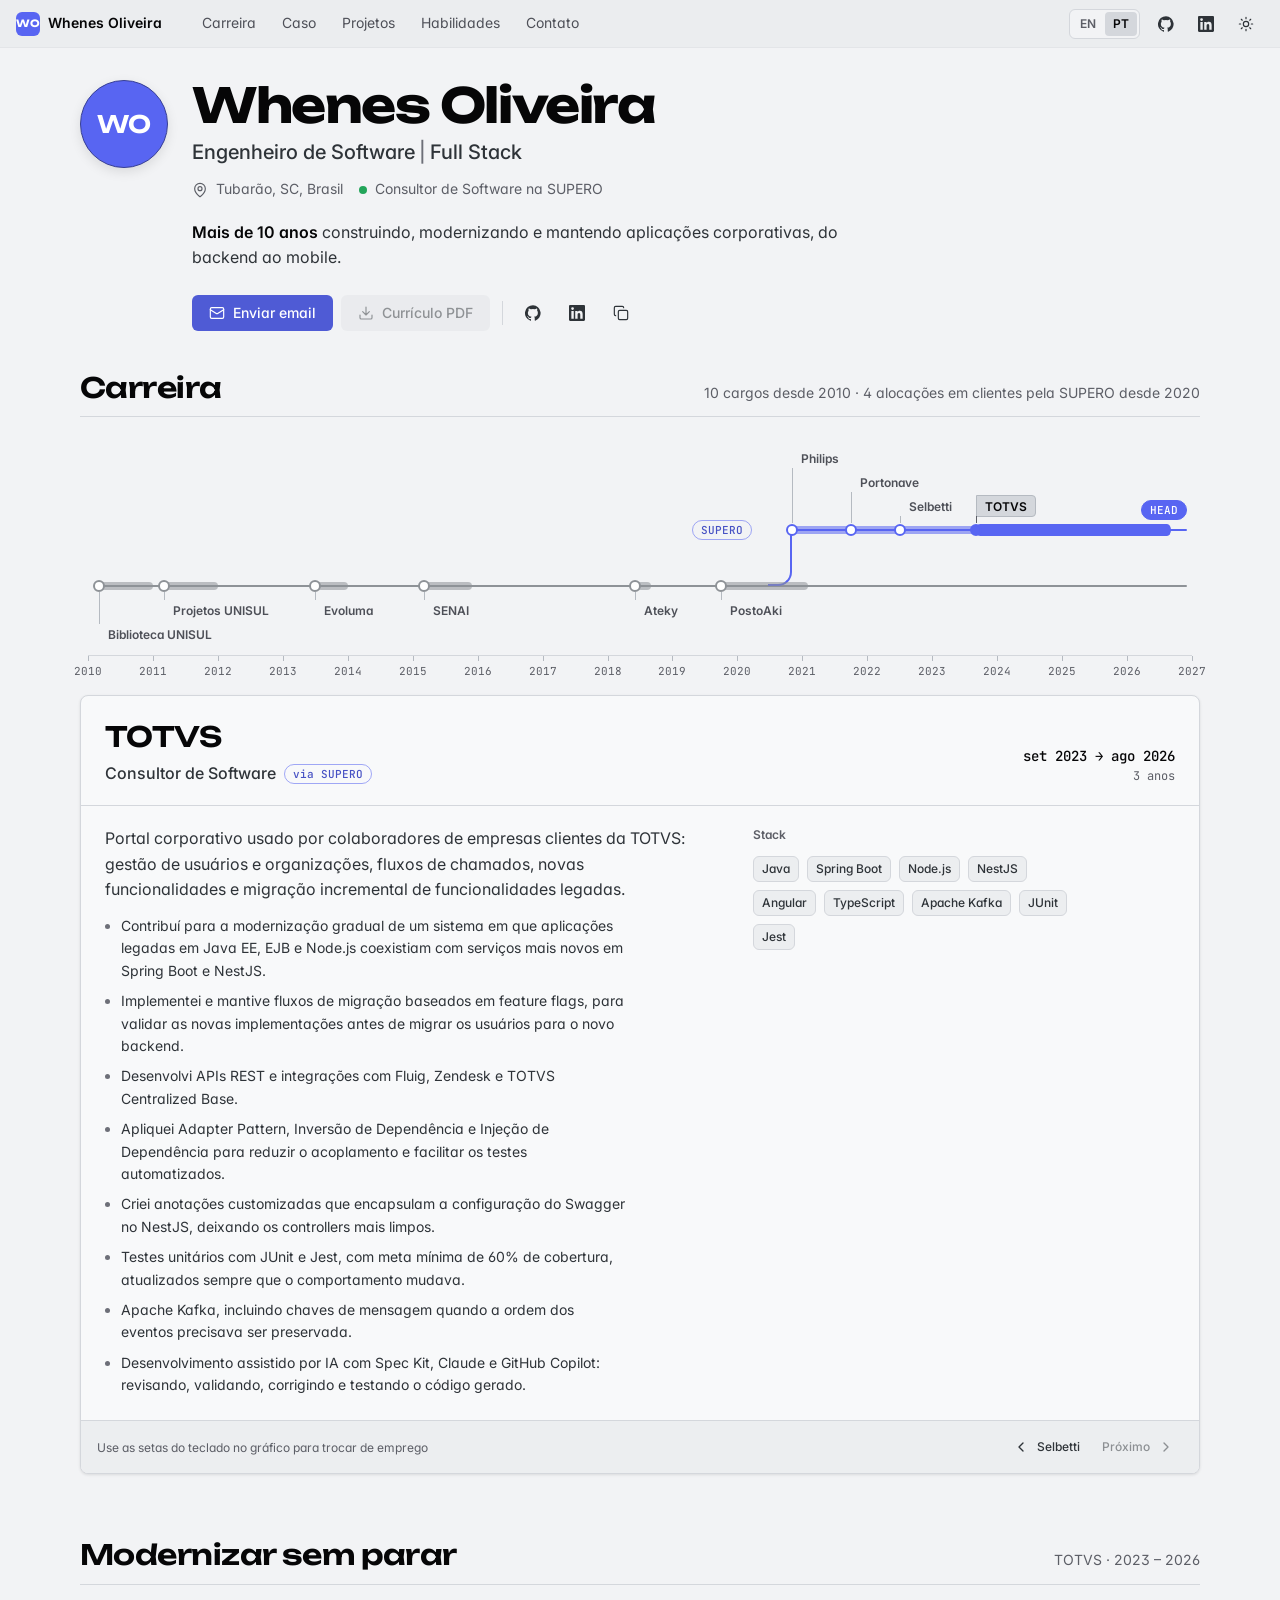
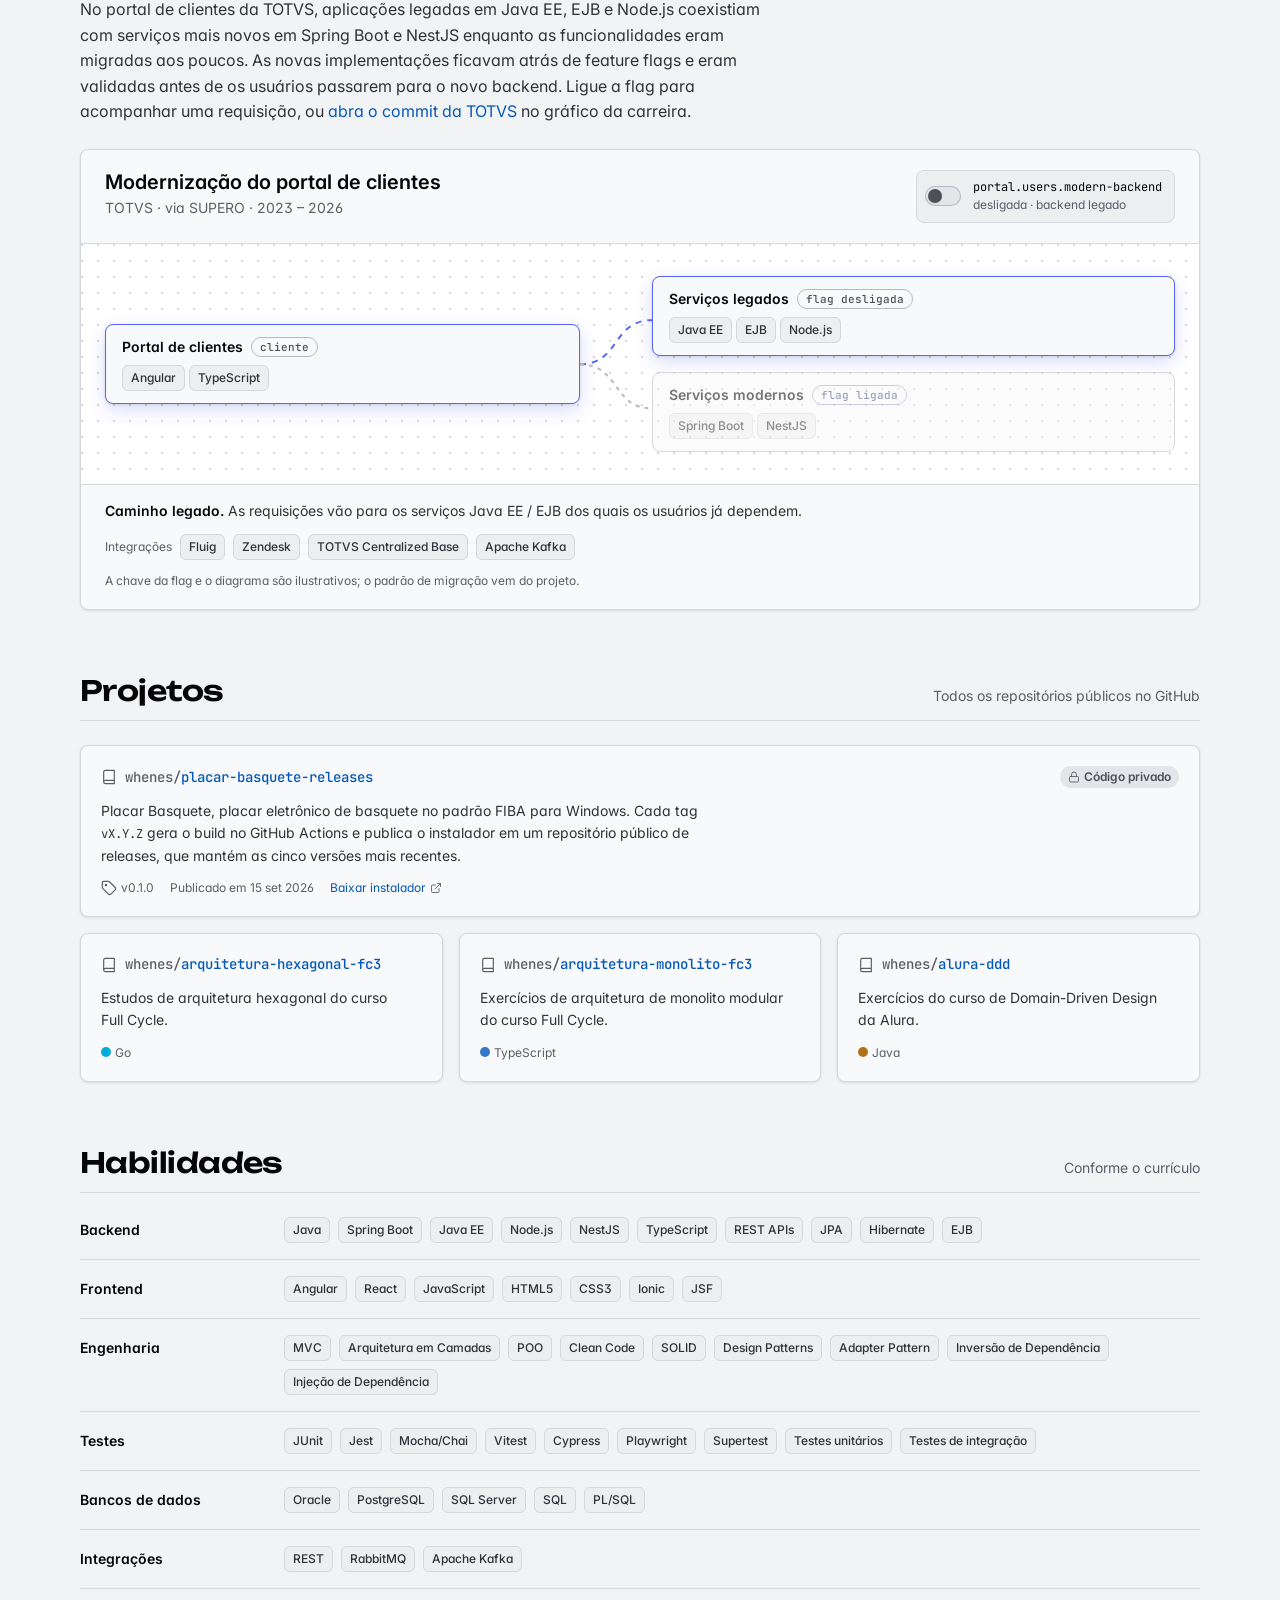
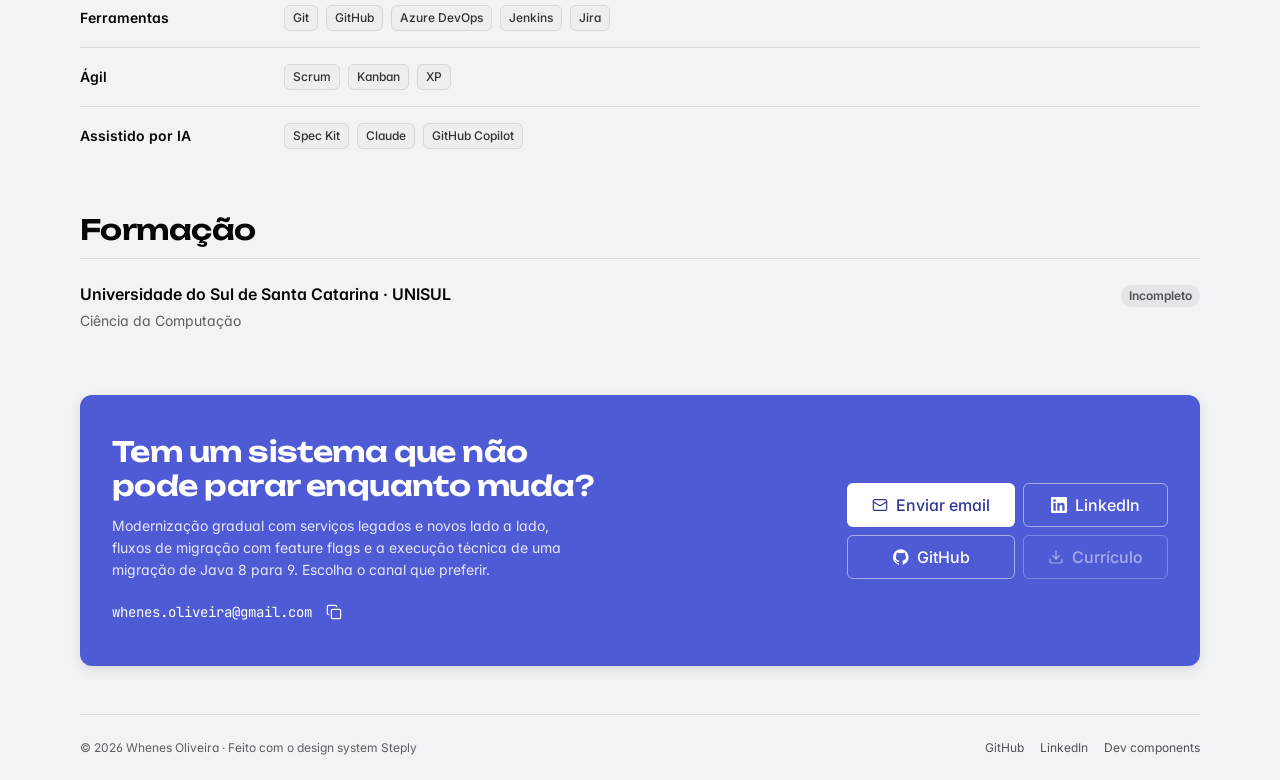
==== index.html @ 7ef7e245 "Build from whenes/github-pages-resume@a98bcd3" ====
<!doctype html>
<html lang="pt-BR" data-theme="dark">
<head>
  <meta charset="utf-8">
  <meta name="viewport" content="width=device-width, initial-scale=1, viewport-fit=cover">
  <title>Whenes Oliveira · Engenheiro de Software | Full Stack</title>
  <meta name="description" content="Engenheiro de Software com mais de 10 anos construindo, modernizando e mantendo aplicações corporativas com Java, Spring Boot, Node.js, NestJS, Angular e React.">
  <meta property="og:type" content="profile">
  <meta property="og:title" content="Whenes Oliveira · Engenheiro de Software | Full Stack">
  <meta property="og:description" content="Mais de 10 anos construindo, modernizando e mantendo aplicações corporativas.">
  <meta property="og:locale" content="pt_BR">
  <meta property="og:locale:alternate" content="en_US">
  <link rel="alternate" hreflang="pt-BR" href="https://whenes.github.io/github-pages-resume/">
  <link rel="alternate" hreflang="en" href="https://whenes.github.io/github-pages-resume/en/">
  <link rel="alternate" hreflang="x-default" href="https://whenes.github.io/github-pages-resume/">
  <script>
    (function () {
      var theme;
      try { theme = localStorage.getItem('theme'); } catch (e) {}
      if (!theme) theme = window.matchMedia('(prefers-color-scheme: light)').matches ? 'light' : 'dark';
      document.documentElement.setAttribute('data-theme', theme);
    })();
  </script>
  <link rel="preconnect" href="https://fonts.googleapis.com">
  <link rel="preconnect" href="https://fonts.gstatic.com" crossorigin>
  <link rel="stylesheet" href="https://fonts.googleapis.com/css2?family=Inter:wght@400;500;600;700&family=JetBrains+Mono:wght@400;500&family=Unbounded:wght@500;600;700&display=swap">
  <link rel="stylesheet" href="assets/css/tokens.css">
  <link rel="stylesheet" href="assets/css/base.css">
  <link rel="stylesheet" href="assets/css/components.css">
  <script src="assets/js/i18n.js" defer></script>
  <script src="assets/js/components.js" defer></script>
  <script src="assets/js/timeline.js" defer></script>
</head>
<body>
  <svg width="0" height="0" style="position:absolute" aria-hidden="true">
    <defs>
      <symbol id="i-sun" viewBox="0 0 24 24" fill="none" stroke="currentColor" stroke-width="1.75" stroke-linecap="round" stroke-linejoin="round"><circle cx="12" cy="12" r="4"/><path d="M12 2v2M12 20v2M4.93 4.93l1.41 1.41M17.66 17.66l1.41 1.41M2 12h2M20 12h2M6.34 17.66l-1.41 1.41M19.07 4.93l-1.41 1.41"/></symbol>
      <symbol id="i-moon" viewBox="0 0 24 24" fill="none" stroke="currentColor" stroke-width="1.75" stroke-linecap="round" stroke-linejoin="round"><path d="M12 3a6 6 0 0 0 9 9 9 9 0 1 1-9-9Z"/></symbol>
      <symbol id="i-copy" viewBox="0 0 24 24" fill="none" stroke="currentColor" stroke-width="1.75" stroke-linecap="round" stroke-linejoin="round"><rect x="8" y="8" width="14" height="14" rx="2"/><path d="M4 16c-1.1 0-2-.9-2-2V4c0-1.1.9-2 2-2h10c1.1 0 2 .9 2 2"/></symbol>
      <symbol id="i-check" viewBox="0 0 24 24" fill="none" stroke="currentColor" stroke-width="2" stroke-linecap="round" stroke-linejoin="round"><path d="M20 6 9 17l-5-5"/></symbol>
      <symbol id="i-mail" viewBox="0 0 24 24" fill="none" stroke="currentColor" stroke-width="1.75" stroke-linecap="round" stroke-linejoin="round"><rect x="2" y="4" width="20" height="16" rx="2"/><path d="m22 7-8.97 5.7a1.94 1.94 0 0 1-2.06 0L2 7"/></symbol>
      <symbol id="i-download" viewBox="0 0 24 24" fill="none" stroke="currentColor" stroke-width="1.75" stroke-linecap="round" stroke-linejoin="round"><path d="M21 15v4a2 2 0 0 1-2 2H5a2 2 0 0 1-2-2v-4M7 10l5 5 5-5M12 15V3"/></symbol>
      <symbol id="i-external" viewBox="0 0 24 24" fill="none" stroke="currentColor" stroke-width="1.75" stroke-linecap="round" stroke-linejoin="round"><path d="M15 3h6v6M10 14 21 3M18 13v6a2 2 0 0 1-2 2H5a2 2 0 0 1-2-2V8a2 2 0 0 1 2-2h6"/></symbol>
      <symbol id="i-pin" viewBox="0 0 24 24" fill="none" stroke="currentColor" stroke-width="1.75" stroke-linecap="round" stroke-linejoin="round"><path d="M20 10c0 5-5.5 10.2-7.4 11.8a1 1 0 0 1-1.2 0C9.5 20.2 4 15 4 10a8 8 0 0 1 16 0"/><circle cx="12" cy="10" r="3"/></symbol>
      <symbol id="i-chevron" viewBox="0 0 24 24" fill="none" stroke="currentColor" stroke-width="2" stroke-linecap="round" stroke-linejoin="round"><path d="m9 18 6-6-6-6"/></symbol>
      <symbol id="i-repo" viewBox="0 0 24 24" fill="none" stroke="currentColor" stroke-width="1.75" stroke-linecap="round" stroke-linejoin="round"><path d="M4 19.5v-15A2.5 2.5 0 0 1 6.5 2H20v20H6.5a2.5 2.5 0 0 1 0-5H20"/></symbol>
      <symbol id="i-tag" viewBox="0 0 24 24" fill="none" stroke="currentColor" stroke-width="1.75" stroke-linecap="round" stroke-linejoin="round"><path d="M12.6 2.6A2 2 0 0 0 11.2 2H4a2 2 0 0 0-2 2v7.2a2 2 0 0 0 .6 1.4l8.7 8.7a2.4 2.4 0 0 0 3.4 0l6.6-6.6a2.4 2.4 0 0 0 0-3.4Z"/><circle cx="7.5" cy="7.5" r="1"/></symbol>
      <symbol id="i-lock" viewBox="0 0 24 24" fill="none" stroke="currentColor" stroke-width="1.75" stroke-linecap="round" stroke-linejoin="round"><rect x="3" y="11" width="18" height="11" rx="2"/><path d="M7 11V7a5 5 0 0 1 10 0v4"/></symbol>
      <symbol id="i-github" viewBox="0 0 24 24" fill="currentColor"><path d="M12 .3a12 12 0 0 0-3.8 23.4c.6.1.8-.3.8-.6v-2c-3.3.7-4-1.6-4-1.6-.6-1.4-1.4-1.8-1.4-1.8-1-.7.1-.7.1-.7 1.2.1 1.8 1.2 1.8 1.2 1.1 1.8 2.8 1.3 3.5 1 .1-.8.4-1.3.8-1.6-2.7-.3-5.5-1.3-5.5-5.9 0-1.3.5-2.4 1.2-3.2-.1-.3-.5-1.5.1-3.2 0 0 1-.3 3.3 1.2a11.5 11.5 0 0 1 6 0C17 4.9 18 5.2 18 5.2c.7 1.7.3 2.9.1 3.2.8.8 1.2 1.9 1.2 3.2 0 4.6-2.8 5.6-5.5 5.9.4.4.8 1.1.8 2.2v3.3c0 .3.2.7.8.6A12 12 0 0 0 12 .3"/></symbol>
      <symbol id="i-linkedin" viewBox="0 0 24 24" fill="currentColor"><path d="M20.45 20.45h-3.56v-5.57c0-1.33-.02-3.04-1.85-3.04-1.85 0-2.14 1.45-2.14 2.94v5.67H9.35V9h3.41v1.56h.05c.48-.9 1.64-1.850 3.37-1.85 3.6 0 4.27 2.37 4.27 5.46v6.28ZM5.34 7.43a2.06 2.06 0 1 1 0-4.13 2.06 2.06 0 0 1 0 4.13Zm1.78 13.02H3.56V9h3.56v11.45ZM22.23 0H1.77C.79 0 0 .77 0 1.73v20.54C0 23.23.79 24 1.77 24h20.45c.98 0 1.78-.77 1.78-1.73V1.73C24 .77 23.2 0 22.22 0h.01Z"/></symbol>
    </defs>
  </svg>

  <a class="skip-link" href="#main">Pular para o conteúdo</a>

  <header class="app-topbar">
    <a class="app-topbar-brand" href="#top">
      <span class="app-topbar-mark" aria-hidden="true">WO</span>
      Whenes Oliveira
    </a>
    <nav aria-label="Seções">
      <ul class="app-topbar-nav">
        <li><a href="#career">Carreira</a></li>
        <li><a href="#case">Caso</a></li>
        <li><a href="#projects">Projetos</a></li>
        <li><a href="#skills">Habilidades</a></li>
        <li><a href="#contact">Contato</a></li>
      </ul>
    </nav>
    <div class="app-topbar-actions">
      <nav class="lang-switch" aria-label="Idioma">
        <a href="en/index.html" hreflang="en" lang="en" aria-label="English">EN</a>
        <a href="index.html" hreflang="pt-BR" lang="pt-BR" aria-label="Português (Brasil)" aria-current="true">PT</a>
      </nav>
      <a class="btn btn-ghost btn-icon app-topbar-social" href="https://github.com/whenes" aria-label="Perfil no GitHub"><svg class="icon" aria-hidden="true"><use href="#i-github"/></svg></a>
      <a class="btn btn-ghost btn-icon app-topbar-social" href="https://www.linkedin.com/in/whenes-oliveira-b9baa7189" aria-label="Perfil no LinkedIn"><svg class="icon" aria-hidden="true"><use href="#i-linkedin"/></svg></a>
      <button class="btn btn-ghost btn-icon theme-toggle" type="button" data-theme-toggle aria-label="Mudar tema">
        <svg class="icon icon-moon" aria-hidden="true"><use href="#i-moon"/></svg>
        <svg class="icon icon-sun" aria-hidden="true"><use href="#i-sun"/></svg>
      </button>
    </div>
  </header>

  <main class="page" id="main">

    <header class="profile" id="top">
      <div class="profile-avatar" aria-hidden="true">WO</div>
      <div>
        <h1 class="profile-name">Whenes Oliveira</h1>
        <p class="profile-role">Engenheiro de Software<span class="profile-role-sep" aria-hidden="true">|</span>Full Stack</p>
        <ul class="profile-meta">
          <li><svg class="icon" aria-hidden="true"><use href="#i-pin"/></svg>Tubarão, SC, Brasil</li>
          <li><span class="status-dot" aria-hidden="true"></span>Consultor de Software na SUPERO</li>
        </ul>
        <p class="profile-summary"><strong>Mais de 10 anos</strong> construindo, modernizando e mantendo aplicações corporativas, do backend ao mobile.</p>
        <div class="profile-actions">
          <a class="btn btn-primary" href="mailto:whenes.oliveira@gmail.com"><svg class="icon" aria-hidden="true"><use href="#i-mail"/></svg>Enviar email</a>
          <a class="btn btn-secondary" aria-disabled="true" title="Currículo em PDF ainda não publicado"><svg class="icon" aria-hidden="true"><use href="#i-download"/></svg>Currículo PDF</a>
          <span class="profile-actions-divider" aria-hidden="true"></span>
          <a class="btn btn-ghost btn-icon" href="https://github.com/whenes" aria-label="Perfil no GitHub"><svg class="icon" aria-hidden="true"><use href="#i-github"/></svg></a>
          <a class="btn btn-ghost btn-icon" href="https://www.linkedin.com/in/whenes-oliveira-b9baa7189" aria-label="Perfil no LinkedIn"><svg class="icon" aria-hidden="true"><use href="#i-linkedin"/></svg></a>
          <button class="btn btn-ghost btn-icon" type="button" data-copy="whenes.oliveira@gmail.com" data-copy-message="Email copiado" aria-label="Copiar endereço de email"><svg class="icon" aria-hidden="true"><use href="#i-copy"/></svg></button>
        </div>
      </div>
    </header>

    <!-- ============ Career ============ -->
    <section class="page-section" id="career" aria-labelledby="career-title">
      <header class="section-heading">
        <h2 class="section-heading-title" id="career-title">Carreira</h2>
        <span class="section-heading-note">10 cargos desde 2010 · 4 alocações em clientes pela SUPERO desde 2020</span>
      </header>

      <div class="timeline" id="career-timeline" data-timeline-for="career-log" data-timeline-selected="totvs"></div>

      <ol class="gitlog" id="career-log">
        <li class="commit" id="log-supero" data-branch="tip" data-kind="branch" data-lane="b" data-start="2020-11" data-end="" data-slug="supero" data-label="SUPERO">
          <span class="commit-graph" aria-hidden="true"><i class="lane lane-a"></i><i class="lane lane-b"></i><i class="node node-head" data-lane="b"></i></span>
          <div class="commit-body">
            <div class="commit-head">
              <h3 class="commit-title"><span class="commit-org">SUPERO</span> <span class="commit-role">Consultor de Software</span></h3>
              <span class="commit-refs"><span class="ref ref-head">HEAD</span><span class="ref ref-branch">consultoria</span></span>
              <span class="commit-date">nov 2020 → atual</span>
            </div>
            <p class="commit-subject">Consultoria de software em diversos projetos e clientes corporativos: backend, frontend, mobile, integrações de sistemas, modernização de legado, troubleshooting e manutenção.</p>
          </div>
        </li>

        <li class="commit" id="log-totvs" data-lane="b" data-start="2023-09" data-end="2026-08" data-slug="totvs" data-label="TOTVS">
          <span class="commit-graph" aria-hidden="true"><i class="lane lane-a"></i><i class="lane lane-b"></i><i class="node" data-lane="b"></i></span>
          <div class="commit-body">
            <div class="commit-head">
              <h3 class="commit-title"><span class="commit-org">TOTVS</span> <span class="commit-role">Consultor de Software</span></h3>
              <span class="commit-date">set 2023 → ago 2026</span>
            </div>
            <p class="commit-subject">Portal corporativo usado por colaboradores de empresas clientes da TOTVS: gestão de usuários e organizações, fluxos de chamados, novas funcionalidades e migração incremental de funcionalidades legadas.</p>
            <details class="commit-details">
              <summary><svg class="icon" aria-hidden="true"><use href="#i-chevron"/></svg><span class="commit-details-label-closed">Mostrar 8 mudanças</span><span class="commit-details-label-open">Ocultar mudanças</span></summary>
              <ul class="commit-points">
                <li>Contribuí para a modernização gradual de um sistema em que aplicações legadas em Java EE, EJB e Node.js coexistiam com serviços mais novos em Spring Boot e NestJS.</li>
                <li>Implementei e mantive fluxos de migração baseados em feature flags, para validar as novas implementações antes de migrar os usuários para o novo backend.</li>
                <li>Desenvolvi APIs REST e integrações com Fluig, Zendesk e TOTVS Centralized Base.</li>
                <li>Apliquei Adapter Pattern, Inversão de Dependência e Injeção de Dependência para reduzir o acoplamento e facilitar os testes automatizados.</li>
                <li>Criei anotações customizadas que encapsulam a configuração do Swagger no NestJS, deixando os controllers mais limpos.</li>
                <li>Testes unitários com JUnit e Jest, com meta mínima de 60% de cobertura, atualizados sempre que o comportamento mudava.</li>
                <li>Apache Kafka, incluindo chaves de mensagem quando a ordem dos eventos precisava ser preservada.</li>
                <li>Desenvolvimento assistido por IA com Spec Kit, Claude e GitHub Copilot: revisando, validando, corrigindo e testando o código gerado.</li>
              </ul>
              <ul class="tech-list">
                <li class="tech">Java</li><li class="tech">Spring Boot</li><li class="tech">Node.js</li><li class="tech">NestJS</li><li class="tech">Angular</li><li class="tech">TypeScript</li><li class="tech">Apache Kafka</li><li class="tech">JUnit</li><li class="tech">Jest</li>
              </ul>
            </details>
          </div>
        </li>

        <li class="commit" id="log-selbetti" data-lane="b" data-start="2022-07" data-end="2023-08" data-slug="selbetti" data-label="Selbetti">
          <span class="commit-graph" aria-hidden="true"><i class="lane lane-a"></i><i class="lane lane-b"></i><i class="node" data-lane="b"></i></span>
          <div class="commit-body">
            <div class="commit-head">
              <h3 class="commit-title"><span class="commit-org">Selbetti</span> <span class="commit-role">Consultor de Software</span></h3>
              <span class="commit-date">jul 2022 → ago 2023</span>
            </div>
            <p class="commit-subject">Times de suporte técnico, mobile e aplicações embarcadas: reprodução, depuração e análise de causa raiz de problemas complexos.</p>
            <details class="commit-details">
              <summary><svg class="icon" aria-hidden="true"><use href="#i-chevron"/></svg><span class="commit-details-label-closed">Mostrar 5 mudanças</span><span class="commit-details-label-open">Ocultar mudanças</span></summary>
              <ul class="commit-points">
                <li>Corrigi um problema no algoritmo de dígito verificador de boletos da Caixa Econômica Federal, analisando o fluxo completo de processamento, encontrando a implementação incorreta e validando com a documentação oficial.</li>
                <li>Desenvolvi um app Android nativo em Kotlin com um fluxo ponta a ponta de listagem de impressoras, passando por uma API em Java e Spring Boot.</li>
                <li>Recriei o frontend das impressoras Ricoh em HTML, CSS2, JavaScript legado, jQuery e AJAX quando a solução em Angular não conseguia rodar no ambiente da impressora.</li>
                <li>Liderei a execução técnica da migração de Java 8 para Java 9, entregando a aplicação funcionando na versão alvo.</li>
                <li>Participei de decisões técnicas para adaptar a solução às restrições de hardware e aos prazos de entrega.</li>
              </ul>
              <ul class="tech-list">
                <li class="tech">Java</li><li class="tech">Spring Boot</li><li class="tech">Java EE</li><li class="tech">Kotlin</li><li class="tech">Android</li><li class="tech">Angular</li><li class="tech">React</li><li class="tech">Flutter</li><li class="tech">C#</li><li class="tech">jQuery</li>
              </ul>
            </details>
          </div>
        </li>

        <li class="commit" id="log-portonave" data-lane="b" data-start="2021-10" data-end="2022-06" data-slug="portonave" data-label="Portonave">
          <span class="commit-graph" aria-hidden="true"><i class="lane lane-a"></i><i class="lane lane-b"></i><i class="node" data-lane="b"></i></span>
          <div class="commit-body">
            <div class="commit-head">
              <h3 class="commit-title"><span class="commit-org">Portonave</span> <span class="commit-role">Consultor de Software</span></h3>
              <span class="commit-date">out 2021 → jun 2022</span>
            </div>
            <p class="commit-subject">Software de apoio às operações portuárias em sistemas desktop, web, mobile e integrados.</p>
            <details class="commit-details">
              <summary><svg class="icon" aria-hidden="true"><use href="#i-chevron"/></svg><span class="commit-details-label-closed">Mostrar 4 mudanças</span><span class="commit-details-label-open">Ocultar mudanças</span></summary>
              <ul class="commit-points">
                <li>APIs REST em Java e Spring Boot; aplicações desktop em Eclipse RCP, SWT e Swing.</li>
                <li>Apps Android nativos em Java e interfaces web em React, integrados a APIs, serviços e bancos de dados.</li>
                <li>Mecanismo de persistência de estado que permitia retomar processos de várias etapas interrompidos exatamente na etapa em que pararam.</li>
                <li>Investiguei problemas de precisão numérica e de representação de valores nos fluxos da aplicação.</li>
              </ul>
              <ul class="tech-list">
                <li class="tech">Java</li><li class="tech">Spring Boot</li><li class="tech">Eclipse RCP</li><li class="tech">SWT</li><li class="tech">Android</li><li class="tech">React</li>
              </ul>
            </details>
          </div>
        </li>

        <li class="commit" id="log-philips" data-branch="start" data-lane="b" data-start="2020-11" data-end="2021-10" data-slug="philips" data-label="Philips">
          <span class="commit-graph" aria-hidden="true"><i class="lane lane-a"></i><i class="lane lane-b"></i><i class="branch-curve"></i><i class="node" data-lane="b"></i></span>
          <div class="commit-body">
            <div class="commit-head">
              <h3 class="commit-title"><span class="commit-org">Philips</span> <span class="commit-role">Consultor de Software</span></h3>
              <span class="commit-date">nov 2020 → out 2021</span>
            </div>
            <p class="commit-subject">Sistema de gestão hospitalar Tasy: novas funcionalidades e manutenção de módulos existentes.</p>
            <details class="commit-details">
              <summary><svg class="icon" aria-hidden="true"><use href="#i-chevron"/></svg><span class="commit-details-label-closed">Mostrar 6 mudanças</span><span class="commit-details-label-open">Ocultar mudanças</span></summary>
              <ul class="commit-points">
                <li>Uso intenso de Oracle PL/SQL: procedures, functions, views, triggers e consultas complexas, com regras de negócio implementadas no banco conforme a arquitetura do produto.</li>
                <li>Participei do desenvolvimento de um fluxo de acreditação hospitalar para hospitais que atendem clientes Unimed.</li>
                <li>Desenvolvi funcionalidades em PL/SQL de ponta a ponta, do entendimento do fluxo de negócio à implementação, depuração, testes e integração com as aplicações consumidoras.</li>
                <li>Referência técnica em qualidade de código, ajudando desenvolvedores a aplicar SRP, Fail Fast, SOLID e remoção de duplicação.</li>
                <li>Investiguei bugs reproduzindo fluxos de usuário, analisando logs e depurando a execução da aplicação e do banco de dados.</li>
                <li>Trabalhei com várias versões do produto: branches, conflitos de merge e pull requests para cada versão aplicável.</li>
              </ul>
              <ul class="tech-list">
                <li class="tech">Java</li><li class="tech">Node.js</li><li class="tech">Angular</li><li class="tech">TypeScript</li><li class="tech">Oracle</li><li class="tech">PL/SQL</li><li class="tech">Jenkins</li>
              </ul>
            </details>
          </div>
        </li>

        <li class="commit" id="log-postoaki" data-lane="a" data-start="2019-10" data-end="2021-01" data-slug="postoaki" data-label="PostoAki">
          <span class="commit-graph" aria-hidden="true"><i class="lane lane-a"></i><i class="node" data-lane="a"></i></span>
          <div class="commit-body">
            <div class="commit-head">
              <h3 class="commit-title"><span class="commit-org">PostoAki</span> <span class="commit-role">Desenvolvedor de Software</span></h3>
              <span class="commit-date">out 2019 → jan 2021</span>
            </div>
            <p class="commit-subject">Plataforma de fidelidade para redes de postos de combustível: cupons de desconto, integrações com pontos de venda, aplicações web e mobile.</p>
            <details class="commit-details">
              <summary><svg class="icon" aria-hidden="true"><use href="#i-chevron"/></svg><span class="commit-details-label-closed">Mostrar 6 mudanças</span><span class="commit-details-label-open">Ocultar mudanças</span></summary>
              <ul class="commit-points">
                <li>Entreguei funcionalidades de ponta a ponta entre frontend, backend, banco de dados e integrações, incluindo APIs de terceiros e sistemas Linx.</li>
                <li>Aplicação white-label e multitenant atendendo diferentes redes de postos.</li>
                <li>Shell scripts automatizando a personalização por cliente: textos, links, configurações, ícones, imagens e identidade visual.</li>
                <li>Automatizei a preparação, configuração, build e publicação dos apps Android e iOS.</li>
                <li>Participei de decisões de UX, como priorizar o cupom de desconto ao abrir o app e facilitar a navegação em listas longas de postos.</li>
                <li>Treinei um desenvolvedor júnior nas atividades e processos do time.</li>
              </ul>
              <ul class="tech-list">
                <li class="tech">Java</li><li class="tech">Spring Boot</li><li class="tech">Angular</li><li class="tech">Ionic</li><li class="tech">Shell</li>
              </ul>
            </details>
          </div>
        </li>

        <li class="commit" id="log-ateky" data-lane="a" data-start="2018-06" data-end="2018-08" data-slug="ateky" data-label="Ateky">
          <span class="commit-graph" aria-hidden="true"><i class="lane lane-a"></i><i class="node" data-lane="a"></i></span>
          <div class="commit-body">
            <div class="commit-head">
              <h3 class="commit-title"><span class="commit-org">Ateky</span> <span class="commit-role">Suporte Técnico</span></h3>
              <span class="commit-date">jun 2018 → ago 2018</span>
            </div>
            <p class="commit-subject">Suporte remoto a clientes de provedor de internet, diagnosticando conexões lentas ou instáveis a partir da configuração de rede, das informações de sinal e das rotas.</p>
          </div>
        </li>

        <li class="commit" id="log-senai" data-lane="a" data-start="2015-03" data-end="2015-11" data-slug="senai" data-label="SENAI">
          <span class="commit-graph" aria-hidden="true"><i class="lane lane-a"></i><i class="node" data-lane="a"></i></span>
          <div class="commit-body">
            <div class="commit-head">
              <h3 class="commit-title"><span class="commit-org">SENAI</span> <span class="commit-role">Desenvolvedor de Software</span></h3>
              <span class="commit-date">mar 2015 → nov 2015</span>
            </div>
            <p class="commit-subject">Sistema web de gestão escolar usado pelas unidades do SENAI.</p>
            <details class="commit-details">
              <summary><svg class="icon" aria-hidden="true"><use href="#i-chevron"/></svg><span class="commit-details-label-closed">Mostrar 3 mudanças</span><span class="commit-details-label-open">Ocultar mudanças</span></summary>
              <ul class="commit-points">
                <li>Funcionalidades em Java Web, Java EE, JSF, JSP, RichFaces e Hibernate; relatórios customizados em SQL e PostgreSQL.</li>
                <li>Investiguei problemas analisando logs e depurando a aplicação, e corrigi inconsistências de dados para não bloquear processos escolares.</li>
                <li>Testes JUnit para novas funcionalidades, atualizados sempre que as regras de negócio mudavam.</li>
              </ul>
              <ul class="tech-list">
                <li class="tech">Java EE</li><li class="tech">JSF</li><li class="tech">JSP</li><li class="tech">RichFaces</li><li class="tech">Hibernate</li><li class="tech">PostgreSQL</li><li class="tech">JUnit</li>
              </ul>
            </details>
          </div>
        </li>

        <li class="commit" id="log-evoluma" data-lane="a" data-start="2013-07" data-end="2013-12" data-slug="evoluma" data-label="Evoluma">
          <span class="commit-graph" aria-hidden="true"><i class="lane lane-a"></i><i class="node" data-lane="a"></i></span>
          <div class="commit-body">
            <div class="commit-head">
              <h3 class="commit-title"><span class="commit-org">Evoluma</span> <span class="commit-role">Estagiário de Desenvolvimento de Software</span></h3>
              <span class="commit-date">jul 2013 → dez 2013</span>
            </div>
            <p class="commit-subject">Aplicação PHP de rastreamento de veículos: cadastros, relatórios, consultas PostgreSQL, correção de bugs e um manual do usuário em PDF.</p>
          </div>
        </li>

        <li class="commit" id="log-unisul-projects" data-lane="a" data-start="2011-03" data-end="2011-12" data-slug="unisul-projects" data-label="Projetos UNISUL">
          <span class="commit-graph" aria-hidden="true"><i class="lane lane-a"></i><i class="node" data-lane="a"></i></span>
          <div class="commit-body">
            <div class="commit-head">
              <h3 class="commit-title"><span class="commit-org">Laboratório de Projetos de TI, UNISUL</span> <span class="commit-role">Estagiário de Desenvolvimento de Software</span></h3>
              <span class="commit-date">mar 2011 → dez 2011</span>
            </div>
            <p class="commit-subject">Aplicação desktop de controle de estoque de medicamentos e agendamento de consultas, entregue ao Abrigo dos Velhinhos de Tubarão e, segundo o professor orientador, ainda em uso cerca de cinco anos depois.</p>
            <details class="commit-details">
              <summary><svg class="icon" aria-hidden="true"><use href="#i-chevron"/></svg><span class="commit-details-label-closed">Mostrar 3 mudanças</span><span class="commit-details-label-open">Ocultar mudanças</span></summary>
              <ul class="commit-points">
                <li>Acesso ao banco via JDBC com SQL escrito à mão, em estrutura MVC.</li>
                <li>Controle de instância única com Singleton, impedindo que várias instâncias da aplicação fossem abertas ao mesmo tempo.</li>
                <li>Indicadores visuais de estoque baixo de medicamentos e de consultas atrasadas; participei da instalação e da entrega na instituição.</li>
              </ul>
              <ul class="tech-list">
                <li class="tech">Java 6</li><li class="tech">SWT</li><li class="tech">GWT</li><li class="tech">JDBC</li><li class="tech">MySQL</li>
              </ul>
            </details>
          </div>
        </li>

        <li class="commit" id="log-unisul-library" data-root data-lane="a" data-start="2010-03" data-end="2010-12" data-slug="unisul-library" data-label="Biblioteca UNISUL">
          <span class="commit-graph" aria-hidden="true"><i class="lane lane-a"></i><i class="node" data-lane="a"></i></span>
          <div class="commit-body">
            <div class="commit-head">
              <h3 class="commit-title"><span class="commit-org">Laboratório da Biblioteca, UNISUL</span> <span class="commit-role">Estagiário de Suporte de TI</span></h3>
              <span class="commit-refs"><span class="ref">root</span></span>
              <span class="commit-date">mar 2010 → dez 2010</span>
            </div>
            <p class="commit-subject">Suporte a um laboratório de informática com cerca de 15 estações: conectividade Wi-Fi, endereçamento IP, drivers e hardware.</p>
          </div>
        </li>
      </ol>
    </section>

    <!-- ============ Case ============ -->
    <section class="page-section" id="case" aria-labelledby="case-title">
      <header class="section-heading">
        <h2 class="section-heading-title" id="case-title">Modernizar sem parar</h2>
        <span class="section-heading-note">TOTVS · 2023 – 2026</span>
      </header>
      <p class="page-lede">No portal de clientes da TOTVS, aplicações legadas em Java EE, EJB e Node.js coexistiam com serviços mais novos em Spring Boot e NestJS enquanto as funcionalidades eram migradas aos poucos. As novas implementações ficavam atrás de feature flags e eram validadas antes de os usuários passarem para o novo backend. Ligue a flag para acompanhar uma requisição, ou <a href="#log-totvs">abra o commit da TOTVS</a> no gráfico da carreira.</p>
      <article class="card flag-case" data-flag-case>
        <header class="flag-case-header">
          <div>
            <h3 class="flag-case-title">Modernização do portal de clientes</h3>
            <p class="flag-case-org">TOTVS · via SUPERO · 2023 – 2026</p>
          </div>
          <button class="flag-switch" type="button" role="switch" aria-checked="false" aria-label="Feature flag portal.users.modern-backend">
            <span class="flag-switch-track" aria-hidden="true"></span>
            <span class="flag-switch-text">
              <span class="flag-switch-key">portal.users.modern-backend</span>
              <span class="flag-switch-state" data-flag-state="off">desligada · backend legado</span>
              <span class="flag-switch-state" data-flag-state="on" hidden>ligada · backend moderno</span>
            </span>
          </button>
        </header>
        <div class="flag-path">
          <div class="flag-node is-active">
            <span class="flag-node-name">Portal de clientes <span class="ref">cliente</span></span>
            <ul class="tech-list"><li class="tech">Angular</li><li class="tech">TypeScript</li></ul>
          </div>
          <svg class="flag-edges" viewBox="0 0 72 100" preserveAspectRatio="none" aria-hidden="true">
            <path class="flag-edge" data-flag-target="legacy" d="M0 50 C 40 50, 32 25, 72 25" vector-effect="non-scaling-stroke"/>
            <path class="flag-edge" data-flag-target="modern" d="M0 50 C 40 50, 32 75, 72 75" vector-effect="non-scaling-stroke"/>
          </svg>
          <div class="flag-targets">
            <div class="flag-node" data-flag-target="legacy">
              <span class="flag-node-name">Serviços legados <span class="ref">flag desligada</span></span>
              <ul class="tech-list"><li class="tech">Java EE</li><li class="tech">EJB</li><li class="tech">Node.js</li></ul>
            </div>
            <div class="flag-node" data-flag-target="modern">
              <span class="flag-node-name">Serviços modernos <span class="ref ref-branch">flag ligada</span></span>
              <ul class="tech-list"><li class="tech">Spring Boot</li><li class="tech">NestJS</li></ul>
            </div>
          </div>
        </div>
        <footer class="flag-case-footer">
          <div aria-live="polite">
            <p class="flag-status" data-flag-state="off"><strong>Caminho legado.</strong> As requisições vão para os serviços Java EE / EJB dos quais os usuários já dependem.</p>
            <p class="flag-status" data-flag-state="on" hidden><strong>Caminho moderno.</strong> A nova implementação em Spring Boot / NestJS atende os usuários sob a flag, validada antes da troca completa.</p>
          </div>
          <ul class="flag-integrations">
            <li>Integrações</li>
            <li class="tech">Fluig</li><li class="tech">Zendesk</li><li class="tech">TOTVS Centralized Base</li><li class="tech">Apache Kafka</li>
          </ul>
          <p class="flag-note">A chave da flag e o diagrama são ilustrativos; o padrão de migração vem do projeto.</p>
        </footer>
      </article>
    </section>

    <!-- ============ Projects ============ -->
    <section class="page-section" id="projects" aria-labelledby="projects-title">
      <header class="section-heading">
        <h2 class="section-heading-title" id="projects-title">Projetos</h2>
        <a class="section-heading-note" href="https://github.com/whenes?tab=repositories">Todos os repositórios públicos no GitHub</a>
      </header>
      <div class="repo-grid">
        <article class="card repo-card repo-card-featured">
          <div class="repo-head">
            <svg class="icon" aria-hidden="true"><use href="#i-repo"/></svg>
            <h3 class="repo-name"><a href="https://github.com/whenes/placar-basquete-releases"><span class="repo-owner">whenes/</span>placar-basquete-releases</a></h3>
            <span class="badge badge-neutral"><svg class="icon" aria-hidden="true" style="width:12px;height:12px"><use href="#i-lock"/></svg>Código privado</span>
          </div>
          <p class="repo-desc">Placar Basquete, placar eletrônico de basquete no padrão FIBA para Windows. Cada tag <span class="mono">vX.Y.Z</span> gera o build no GitHub Actions e publica o instalador em um repositório público de releases, que mantém as cinco versões mais recentes.</p>
          <ul class="repo-meta">
            <li><svg class="icon" aria-hidden="true"><use href="#i-tag"/></svg>v0.1.0</li>
            <li>Publicado em 15 set 2026</li>
            <li><a href="https://github.com/whenes/placar-basquete-releases/releases/latest">Baixar instalador</a><svg class="icon" aria-hidden="true" style="width:12px;height:12px"><use href="#i-external"/></svg></li>
          </ul>
        </article>
        <article class="card repo-card">
          <div class="repo-head">
            <svg class="icon" aria-hidden="true"><use href="#i-repo"/></svg>
            <h3 class="repo-name"><a href="https://github.com/whenes/arquitetura-hexagonal-fc3"><span class="repo-owner">whenes/</span>arquitetura-hexagonal-fc3</a></h3>
          </div>
          <p class="repo-desc">Estudos de arquitetura hexagonal do curso Full Cycle.</p>
          <ul class="repo-meta"><li><span class="lang-dot" style="--lang:#00add8" aria-hidden="true"></span>Go</li></ul>
        </article>
        <article class="card repo-card">
          <div class="repo-head">
            <svg class="icon" aria-hidden="true"><use href="#i-repo"/></svg>
            <h3 class="repo-name"><a href="https://github.com/whenes/arquitetura-monolito-fc3"><span class="repo-owner">whenes/</span>arquitetura-monolito-fc3</a></h3>
          </div>
          <p class="repo-desc">Exercícios de arquitetura de monolito modular do curso Full Cycle.</p>
          <ul class="repo-meta"><li><span class="lang-dot" style="--lang:#3178c6" aria-hidden="true"></span>TypeScript</li></ul>
        </article>
        <article class="card repo-card">
          <div class="repo-head">
            <svg class="icon" aria-hidden="true"><use href="#i-repo"/></svg>
            <h3 class="repo-name"><a href="https://github.com/whenes/alura-ddd"><span class="repo-owner">whenes/</span>alura-ddd</a></h3>
          </div>
          <p class="repo-desc">Exercícios do curso de Domain-Driven Design da Alura.</p>
          <ul class="repo-meta"><li><span class="lang-dot" style="--lang:#b07219" aria-hidden="true"></span>Java</li></ul>
        </article>
      </div>
    </section>

    <!-- ============ Skills ============ -->
    <section class="page-section" id="skills" aria-labelledby="skills-title">
      <header class="section-heading">
        <h2 class="section-heading-title" id="skills-title">Habilidades</h2>
        <span class="section-heading-note">Conforme o currículo</span>
      </header>
      <dl class="skill-matrix">
        <div class="skill-row"><dt>Backend</dt><dd><ul class="tech-list"><li class="tech">Java</li><li class="tech">Spring Boot</li><li class="tech">Java EE</li><li class="tech">Node.js</li><li class="tech">NestJS</li><li class="tech">TypeScript</li><li class="tech">REST APIs</li><li class="tech">JPA</li><li class="tech">Hibernate</li><li class="tech">EJB</li></ul></dd></div>
        <div class="skill-row"><dt>Frontend</dt><dd><ul class="tech-list"><li class="tech">Angular</li><li class="tech">React</li><li class="tech">JavaScript</li><li class="tech">HTML5</li><li class="tech">CSS3</li><li class="tech">Ionic</li><li class="tech">JSF</li></ul></dd></div>
        <div class="skill-row"><dt>Engenharia</dt><dd><ul class="tech-list"><li class="tech">MVC</li><li class="tech">Arquitetura em Camadas</li><li class="tech">POO</li><li class="tech">Clean Code</li><li class="tech">SOLID</li><li class="tech">Design Patterns</li><li class="tech">Adapter Pattern</li><li class="tech">Inversão de Dependência</li><li class="tech">Injeção de Dependência</li></ul></dd></div>
        <div class="skill-row"><dt>Testes</dt><dd><ul class="tech-list"><li class="tech">JUnit</li><li class="tech">Jest</li><li class="tech">Mocha/Chai</li><li class="tech">Vitest</li><li class="tech">Cypress</li><li class="tech">Playwright</li><li class="tech">Supertest</li><li class="tech">Testes unitários</li><li class="tech">Testes de integração</li></ul></dd></div>
        <div class="skill-row"><dt>Bancos de dados</dt><dd><ul class="tech-list"><li class="tech">Oracle</li><li class="tech">PostgreSQL</li><li class="tech">SQL Server</li><li class="tech">SQL</li><li class="tech">PL/SQL</li></ul></dd></div>
        <div class="skill-row"><dt>Integrações</dt><dd><ul class="tech-list"><li class="tech">REST</li><li class="tech">RabbitMQ</li><li class="tech">Apache Kafka</li></ul></dd></div>
        <div class="skill-row"><dt>Ferramentas</dt><dd><ul class="tech-list"><li class="tech">Git</li><li class="tech">GitHub</li><li class="tech">Azure DevOps</li><li class="tech">Jenkins</li><li class="tech">Jira</li></ul></dd></div>
        <div class="skill-row"><dt>Ágil</dt><dd><ul class="tech-list"><li class="tech">Scrum</li><li class="tech">Kanban</li><li class="tech">XP</li></ul></dd></div>
        <div class="skill-row"><dt>Assistido por IA</dt><dd><ul class="tech-list"><li class="tech">Spec Kit</li><li class="tech">Claude</li><li class="tech">GitHub Copilot</li></ul></dd></div>
      </dl>
    </section>

    <!-- ============ Education ============ -->
    <section class="page-section" id="education" aria-labelledby="education-title">
      <header class="section-heading">
        <h2 class="section-heading-title" id="education-title">Formação</h2>
      </header>
      <div class="entry">
        <h3 class="entry-title">Universidade do Sul de Santa Catarina · UNISUL</h3>
        <span class="badge badge-neutral">Incompleto</span>
        <p class="entry-sub">Ciência da Computação</p>
      </div>
    </section>

    <!-- ============ Contact ============ -->
    <section class="page-section" id="contact" aria-labelledby="contact-title">
      <aside class="contact">
        <div>
          <h2 class="contact-title" id="contact-title">Tem um sistema que não pode parar enquanto muda?</h2>
          <p class="contact-text">Modernização gradual com serviços legados e novos lado a lado, fluxos de migração com feature flags e a execução técnica de uma migração de Java 8 para 9. Escolha o canal que preferir.</p>
          <p class="contact-email">
            <span id="contact-address">whenes.oliveira@gmail.com</span>
            <button class="btn btn-on-accent-ghost btn-icon btn-sm" type="button" data-copy-from="#contact-address" data-copy-message="Email copiado" aria-label="Copiar endereço de email"><svg class="icon" aria-hidden="true"><use href="#i-copy"/></svg></button>
          </p>
        </div>
        <div class="contact-actions">
          <a class="btn btn-on-accent btn-lg" href="mailto:whenes.oliveira@gmail.com"><svg class="icon" aria-hidden="true"><use href="#i-mail"/></svg>Enviar email</a>
          <a class="btn btn-on-accent-outline btn-lg" href="https://www.linkedin.com/in/whenes-oliveira-b9baa7189"><svg class="icon" aria-hidden="true"><use href="#i-linkedin"/></svg>LinkedIn</a>
          <a class="btn btn-on-accent-outline btn-lg" href="https://github.com/whenes"><svg class="icon" aria-hidden="true"><use href="#i-github"/></svg>GitHub</a>
          <a class="btn btn-on-accent-outline btn-lg" aria-disabled="true" title="Currículo em PDF ainda não publicado"><svg class="icon" aria-hidden="true"><use href="#i-download"/></svg>Currículo</a>
        </div>
      </aside>

      <footer class="site-footer">
        <span>© 2026 Whenes Oliveira · Feito com o design system Steply</span>
        <nav aria-label="Outros canais">
          <a href="https://github.com/whenes">GitHub</a>
          <a href="https://www.linkedin.com/in/whenes-oliveira-b9baa7189">LinkedIn</a>
          <a href="components.html">Dev components</a>
        </nav>
      </footer>
    </section>
  </main>
</body>
</html>
---- assets/css/tokens.css ----
/*
  Tokens — Steply design system, portfolio edition.
  Token names and scales follow D:/steply/steply-sdd-harness-arch/STYLE_GUIDE.md.
  Additions for the portfolio are grouped under "Portfolio" headings.
  Dark is the default; [data-theme='light'] overrides colors only.
*/

:root {
  color-scheme: dark;

  /* Backgrounds */
  --bg-app: #1e1f22;
  --bg-base: #2b2d31;
  --bg-surface: #313338;
  --bg-surface-2: #35373c;
  --bg-surface-3: #3f4147;
  --bg-floating: #111214;
  --bg-overlay: rgba(0, 0, 0, 0.45);
  --bg-sidebar: #232428;
  --bg-hover: #3a3c42;
  --bg-active: #404249;
  --bg-disabled: #2a2c31;

  /* Text */
  --font-primary: #f2f3f5;
  --font-secondary: #dbdee1;
  --font-tertiary: #b5bac1;
  --font-muted: #a3a9b2;
  --font-faint: #868b93;
  --font-disabled: #6d6f78;
  --font-inverse: #060607;
  --font-link: #3cb9ff;
  --font-positive: #4fd18b;
  --font-warning: #f5c35b;
  --font-danger: #ff7b7e;

  /* Brand / Accent */
  --accent-primary: #5865f2;
  --accent-primary-hover: #4752c4;
  --accent-primary-active: #3c45a5;
  --accent-secondary: #949cf7;
  --accent-link: #00a8fc;
  --accent-success: #23a55a;
  --accent-warning: #f0b232;
  --accent-danger: #f23f43;

  /* Portfolio: soft fills for badges, callouts, refs */
  --accent-primary-soft: rgba(88, 101, 242, 0.2);
  --accent-success-soft: rgba(35, 165, 90, 0.16);
  --accent-warning-soft: rgba(240, 178, 50, 0.14);
  --accent-danger-soft: rgba(242, 63, 67, 0.16);

  /* Portfolio: committed accent field (same in both themes; white text ≥ 5:1) */
  --accent-fill: #4f5bd5;
  --on-accent: #ffffff;
  --on-accent-muted: rgba(255, 255, 255, 0.86);
  --on-accent-line: rgba(255, 255, 255, 0.5);
  --on-accent-hover: rgba(255, 255, 255, 0.14);
  --on-accent-button-text: #2f3794;

  /* Borders */
  --border-subtle: #1a1b1e;
  --border-default: #3a3c42;
  --border-strong: #4e5058;
  --border-bright: #6d6f78;
  --border-focus: #949cf7;

  /* Buttons */
  --button-primary-bg: #5865f2;
  --button-primary-bg-hover: #4752c4;
  --button-primary-text: #ffffff;
  --button-secondary-bg: #4e5058;
  --button-secondary-bg-hover: #6d6f78;
  --button-secondary-text: #ffffff;
  --button-ghost-bg: transparent;
  --button-ghost-bg-hover: #3a3c42;
  --button-ghost-text: #dbdee1;

  /* Portfolio: career graph lanes */
  --graph-main: #6d6f78;
  --graph-branch: #5865f2;
  --graph-node-bg: #2b2d31;

  /* Portfolio: code */
  --code-bg: #1e1f22;
  --code-text: #dbdee1;
  --code-comment: #8b919a;
  --code-keyword: #b3a4ff;
  --code-string: #7ee0a3;
  --code-function: #6cc4ff;
  --code-decorator: #f5c35b;
  --code-punct: #a3a9b2;

  /* Shadows */
  --shadow-xs: 0 1px 2px rgba(0, 0, 0, 0.16);
  --shadow-sm: 0 1px 3px rgba(0, 0, 0, 0.24);
  --shadow-md: 0 4px 12px rgba(0, 0, 0, 0.24);
  --shadow-lg: 0 8px 24px rgba(0, 0, 0, 0.32);

  /* Scrollbar / selection */
  --scrollbar-thumb: rgba(255, 255, 255, 0.15);
  --scrollbar-thumb-hover: rgba(255, 255, 255, 0.25);
  --selection-bg: rgba(88, 101, 242, 0.45);

  /* Typography */
  --font-sans: 'Inter', -apple-system, BlinkMacSystemFont, 'Segoe UI', Roboto, sans-serif;
  --font-display: 'Unbounded', 'Inter', -apple-system, 'Segoe UI', sans-serif;
  --font-mono: 'JetBrains Mono', 'Cascadia Code', ui-monospace, 'SF Mono', Menlo, monospace;

  --text-xs: 12px;
  --text-sm: 14px;
  --text-md: 16px;
  --text-lg: 20px;
  --text-xl: 24px;
  --text-xxl: 32px;
  /* Portfolio: display sizes, fluid */
  --text-display: clamp(30px, 22px + 2.6vw, 48px);
  --text-display-sm: clamp(22px, 18px + 1vw, 28px);

  --font-weight-regular: 400;
  --font-weight-medium: 500;
  --font-weight-semibold: 600;
  --font-weight-bold: 700;
  --line-height-tight: 1.2;
  --line-height-normal: 1.45;
  --line-height-relaxed: 1.6;
  --letter-spacing-tight: -0.02em;
  --letter-spacing-normal: 0;
  --letter-spacing-wide: 0.02em;

  /* Spacing — 4px scale */
  --space-0: 0;
  --space-1: 4px;
  --space-2: 8px;
  --space-3: 12px;
  --space-4: 16px;
  --space-5: 20px;
  --space-6: 24px;
  --space-7: 28px;
  --space-8: 32px;
  --space-10: 40px;
  --space-12: 48px;
  --space-16: 64px;

  /* Radius */
  --radius-xs: 3px;
  --radius-sm: 4px;
  --radius-md: 6px;
  --radius-lg: 8px;
  --radius-xl: 12px;
  --radius-2xl: 16px;
  --radius-pill: 999px;

  --button-radius: 6px;
  --card-radius: 8px;
  --avatar-radius: 999px;

  /* Layout */
  --sidebar-width: 240px;
  --topbar-height: 48px;
  --content-width: 1080px;
  --page-width: 1120px;
  --measure: 68ch;
  /* 14px copy runs wide per ch; this keeps it near 70 characters a line */
  --measure-compact: 58ch;

  /* Transitions */
  --transition-fast: 120ms ease;
  --transition-base: 180ms ease;
  --transition-slow: 240ms ease;
  --ease-out-expo: cubic-bezier(0.16, 1, 0.3, 1);

  /* Z-index */
  --z-base: 1;
  --z-dropdown: 1000;
  --z-sticky: 1100;
  --z-overlay: 1200;
  --z-modal: 1300;
  --z-toast: 1400;
}

:root[data-theme='light'] {
  color-scheme: light;

  --bg-app: #f2f3f5;
  --bg-base: #ffffff;
  --bg-surface: #f8f9fa;
  --bg-surface-2: #eceef0;
  --bg-surface-3: #e3e5e8;
  --bg-floating: #ffffff;
  --bg-overlay: rgba(0, 0, 0, 0.2);
  --bg-sidebar: #ebedef;
  --bg-hover: #e3e5e8;
  --bg-active: #d4d7dc;
  --bg-disabled: #f2f3f5;

  --font-primary: #060607;
  --font-secondary: #2e3338;
  --font-tertiary: #4e5058;
  --font-muted: #5c5e66;
  --font-faint: #6d6f78;
  --font-disabled: #a1a4ab;
  --font-inverse: #ffffff;
  --font-link: #0558b8;
  --font-positive: #137a3f;
  --font-warning: #8a5a00;
  --font-danger: #c0262a;

  --accent-primary: #5865f2;
  --accent-primary-hover: #4752c4;
  --accent-secondary: #4752c4;
  --accent-primary-soft: rgba(88, 101, 242, 0.12);
  --accent-success-soft: rgba(35, 165, 90, 0.12);
  --accent-warning-soft: rgba(240, 178, 50, 0.18);
  --accent-danger-soft: rgba(242, 63, 67, 0.1);

  --border-subtle: #e3e5e8;
  --border-default: #d4d7dc;
  --border-strong: #b5bac1;
  --border-bright: #8e9297;
  --border-focus: #4752c4;

  --button-primary-bg: #4f5bd5;
  --button-primary-bg-hover: #3c45a5;
  --button-secondary-bg: #e3e5e8;
  --button-secondary-bg-hover: #d4d7dc;
  --button-secondary-text: #2e3338;
  --button-ghost-bg-hover: #e3e5e8;
  --button-ghost-text: #2e3338;

  --graph-main: #8e9297;
  --graph-branch: #5865f2;
  --graph-node-bg: #ffffff;

  --code-bg: #f2f3f5;
  --code-text: #2e3338;
  --code-comment: #5c5e66;
  --code-keyword: #6231c9;
  --code-string: #137a3f;
  --code-function: #0558b8;
  --code-decorator: #8a5a00;
  --code-punct: #4e5058;

  --shadow-xs: 0 1px 2px rgba(0, 0, 0, 0.06);
  --shadow-sm: 0 1px 3px rgba(0, 0, 0, 0.1);
  --shadow-md: 0 4px 12px rgba(0, 0, 0, 0.1);
  --shadow-lg: 0 8px 24px rgba(0, 0, 0, 0.15);

  --scrollbar-thumb: rgba(0, 0, 0, 0.2);
  --scrollbar-thumb-hover: rgba(0, 0, 0, 0.35);
  --selection-bg: rgba(88, 101, 242, 0.25);
}
---- assets/css/base.css ----
*, *::before, *::after { box-sizing: border-box; margin: 0; padding: 0; }

html {
  -webkit-text-size-adjust: 100%;
  scroll-padding-top: calc(var(--topbar-height) + var(--space-6));
}

@media (prefers-reduced-motion: no-preference) {
  html { scroll-behavior: smooth; }
}

body {
  min-height: 100vh;
  font-family: var(--font-sans);
  font-size: var(--text-md);
  font-weight: var(--font-weight-regular);
  line-height: var(--line-height-normal);
  background-color: var(--bg-app);
  color: var(--font-primary);
  caret-color: var(--accent-primary);
  -webkit-font-smoothing: antialiased;
  -moz-osx-font-smoothing: grayscale;
  font-feature-settings: 'cv11', 'ss01';
}

img, svg { display: block; max-width: 100%; }
svg { flex-shrink: 0; }

a {
  color: var(--font-link);
  text-decoration: none;
  text-underline-offset: 3px;
  text-decoration-thickness: 1px;
}
a:hover { text-decoration: underline; }

input, textarea, button { font: inherit; color: inherit; }

h1, h2, h3, h4 { text-wrap: balance; }
p { text-wrap: pretty; }

::selection { background: var(--selection-bg); color: var(--font-primary); }

:focus-visible {
  outline: 2px solid var(--border-focus);
  outline-offset: 2px;
  border-radius: var(--radius-sm);
}

* { scrollbar-width: thin; scrollbar-color: var(--scrollbar-thumb) transparent; }
*::-webkit-scrollbar { width: 6px; height: 6px; }
*::-webkit-scrollbar-track { background: transparent; }
*::-webkit-scrollbar-thumb { background: var(--scrollbar-thumb); border-radius: var(--radius-pill); }
*::-webkit-scrollbar-thumb:hover { background: var(--scrollbar-thumb-hover); }

.icon { width: 16px; height: 16px; }
.icon-lg { width: 20px; height: 20px; }
.icon-flip { transform: rotate(180deg); }

.visually-hidden {
  position: absolute !important;
  width: 1px; height: 1px;
  overflow: hidden;
  clip: rect(0 0 0 0);
  white-space: nowrap;
}

.skip-link {
  position: absolute;
  left: var(--space-4);
  top: -100px;
  z-index: var(--z-toast);
  padding: var(--space-2) var(--space-4);
  border-radius: var(--button-radius);
  background: var(--button-primary-bg);
  color: var(--button-primary-text);
}
.skip-link:focus { top: var(--space-2); }

.mono { font-family: var(--font-mono); font-size: 0.875em; font-variant-numeric: tabular-nums; }
---- assets/css/components.css ----
/* =========================================================
   Steply core — buttons, badges, cards, callouts, toast
   ========================================================= */

.btn {
  display: inline-flex;
  align-items: center;
  justify-content: center;
  gap: var(--space-2);
  min-height: 36px;
  padding: var(--space-2) var(--space-4);
  border: 1px solid transparent;
  border-radius: var(--button-radius);
  font-size: var(--text-sm);
  font-weight: var(--font-weight-medium);
  line-height: 1;
  white-space: nowrap;
  cursor: pointer;
  text-decoration: none;
  transition: background var(--transition-fast), border-color var(--transition-fast), color var(--transition-fast);
}
.btn:hover { text-decoration: none; }
.btn:disabled, .btn[aria-disabled='true'] { opacity: 0.5; cursor: not-allowed; }
.btn[aria-disabled='true'] { pointer-events: none; }
.btn-sm { min-height: 28px; padding: var(--space-1) var(--space-2); font-size: var(--text-xs); }
.btn-lg { min-height: 44px; padding: var(--space-3) var(--space-6); font-size: var(--text-md); }

.btn-primary { background: var(--button-primary-bg); color: var(--button-primary-text); }
.btn-primary:hover:not(:disabled) { background: var(--button-primary-bg-hover); }
.btn-secondary { background: var(--button-secondary-bg); color: var(--button-secondary-text); }
.btn-secondary:hover:not(:disabled) { background: var(--button-secondary-bg-hover); }
.btn-ghost { background: var(--button-ghost-bg); color: var(--button-ghost-text); }
.btn-ghost:hover:not(:disabled) { background: var(--button-ghost-bg-hover); color: var(--font-primary); }
.btn-outline { background: transparent; color: var(--font-secondary); border-color: var(--border-strong); }
.btn-outline:hover:not(:disabled) { background: var(--bg-hover); border-color: var(--border-bright); color: var(--font-primary); }

.btn-icon { width: 36px; padding: 0; }
.btn-icon.btn-sm { width: 28px; }

.badge {
  display: inline-flex;
  align-items: center;
  gap: var(--space-1);
  padding: 2px var(--space-2);
  border-radius: var(--radius-pill);
  font-size: var(--text-xs);
  font-weight: var(--font-weight-semibold);
  line-height: 18px;
  white-space: nowrap;
}
.badge-info    { background: var(--accent-primary-soft); color: var(--accent-secondary); }
.badge-success { background: var(--accent-success-soft); color: var(--font-positive); }
.badge-warning { background: var(--accent-warning-soft); color: var(--font-warning); }
.badge-danger  { background: var(--accent-danger-soft);  color: var(--font-danger); }
.badge-neutral { background: var(--bg-surface-3); color: var(--font-tertiary); }
.badge-solid   { background: var(--accent-primary); color: var(--button-primary-text); }

.card {
  background: var(--bg-surface);
  border: 1px solid var(--border-default);
  border-radius: var(--card-radius);
  box-shadow: var(--shadow-sm);
  padding: var(--space-4);
}
.card-elevated { box-shadow: var(--shadow-md); }

.callout {
  display: flex;
  gap: var(--space-3);
  padding: var(--space-3) var(--space-4);
  border: 1px solid;
  border-radius: var(--radius-md);
  font-size: var(--text-sm);
  line-height: var(--line-height-normal);
  color: var(--font-secondary);
}
.callout .icon { margin-top: 2px; }
.callout strong { color: var(--font-primary); font-weight: var(--font-weight-semibold); }
.callout-info    { background: var(--accent-primary-soft); border-color: color-mix(in srgb, var(--accent-primary) 40%, transparent); }
.callout-info .icon { color: var(--accent-secondary); }
.callout-success { background: var(--accent-success-soft); border-color: color-mix(in srgb, var(--accent-success) 40%, transparent); }
.callout-success .icon { color: var(--font-positive); }
.callout-warning { background: var(--accent-warning-soft); border-color: color-mix(in srgb, var(--accent-warning) 45%, transparent); }
.callout-warning .icon { color: var(--font-warning); }
.callout-danger  { background: var(--accent-danger-soft); border-color: color-mix(in srgb, var(--accent-danger) 40%, transparent); }
.callout-danger .icon { color: var(--font-danger); }

.toast-container {
  position: fixed;
  right: var(--space-6);
  bottom: calc(var(--space-6) + env(safe-area-inset-bottom, 0px));
  z-index: var(--z-toast);
  display: flex;
  flex-direction: column;
  gap: var(--space-2);
  width: 340px;
  max-width: calc(100vw - var(--space-8));
  pointer-events: none;
}
.toast {
  display: flex;
  align-items: center;
  gap: var(--space-3);
  padding: var(--space-3) var(--space-4);
  border: 1px solid var(--border-default);
  border-radius: var(--radius-lg);
  background: var(--bg-floating);
  box-shadow: var(--shadow-lg);
  font-size: var(--text-sm);
  color: var(--font-secondary);
  pointer-events: auto;
}
.toast .icon { color: var(--font-positive); }
.toast-text { flex: 1; }
.toast-live { animation: toast-in var(--transition-slow) var(--ease-out-expo); }
.toast-exit { animation: toast-out 200ms ease-in forwards; }
.toast-static { position: static; }

@keyframes toast-in {
  from { opacity: 0; transform: translateY(12px) scale(0.98); }
  to   { opacity: 1; transform: none; }
}
@keyframes toast-out {
  to { opacity: 0; transform: translateY(8px); }
}

/* =========================================================
   Portfolio — tech chips, refs, section heading
   ========================================================= */

.tech-list { display: flex; flex-wrap: wrap; gap: var(--space-2); list-style: none; }
.tech {
  display: inline-flex;
  align-items: center;
  padding: 3px var(--space-2);
  border: 1px solid var(--border-default);
  border-radius: var(--radius-md);
  background: var(--bg-surface-2);
  font-size: var(--text-xs);
  font-weight: var(--font-weight-medium);
  line-height: 18px;
  color: var(--font-secondary);
  white-space: nowrap;
}

.ref {
  display: inline-flex;
  align-items: center;
  gap: var(--space-1);
  padding: 1px var(--space-2);
  border: 1px solid var(--border-strong);
  border-radius: var(--radius-pill);
  font-family: var(--font-mono);
  font-size: 11px;
  font-weight: var(--font-weight-medium);
  line-height: 16px;
  color: var(--font-tertiary);
  white-space: nowrap;
}
.ref-head { background: var(--accent-primary); border-color: var(--accent-primary); color: var(--button-primary-text); }
.ref-branch { border-color: color-mix(in srgb, var(--accent-primary) 55%, transparent); color: var(--accent-secondary); }

.section-heading {
  display: flex;
  flex-wrap: wrap;
  align-items: baseline;
  justify-content: space-between;
  gap: var(--space-2) var(--space-6);
  padding-bottom: var(--space-3);
  margin-bottom: var(--space-6);
  border-bottom: 1px solid var(--border-default);
}
.section-heading-title {
  font-family: var(--font-display);
  font-size: var(--text-display-sm);
  font-weight: var(--font-weight-semibold);
  line-height: var(--line-height-tight);
  letter-spacing: var(--letter-spacing-tight);
  color: var(--font-primary);
}
.section-heading-note { font-size: var(--text-sm); color: var(--font-muted); }

/* =========================================================
   Portfolio — profile header
   ========================================================= */

.profile {
  display: grid;
  grid-template-columns: auto 1fr;
  gap: var(--space-6);
  align-items: start;
}
.profile-avatar {
  display: grid;
  place-items: center;
  width: 88px;
  height: 88px;
  border-radius: var(--avatar-radius);
  background: var(--accent-primary);
  border: 1px solid color-mix(in srgb, var(--accent-primary) 60%, var(--font-primary));
  box-shadow: var(--shadow-md);
  font-family: var(--font-display);
  font-size: var(--text-xl);
  font-weight: var(--font-weight-semibold);
  color: var(--button-primary-text);
  letter-spacing: var(--letter-spacing-tight);
}
.profile-name {
  font-family: var(--font-display);
  font-size: var(--text-display);
  font-weight: var(--font-weight-bold);
  line-height: 1.05;
  letter-spacing: -0.03em;
  color: var(--font-primary);
}
.profile-role {
  margin-top: var(--space-2);
  font-size: var(--text-lg);
  font-weight: var(--font-weight-medium);
  color: var(--font-secondary);
}
.profile-role-sep { color: var(--font-faint); margin-inline: var(--space-1); }
.profile-meta {
  display: flex;
  flex-wrap: wrap;
  align-items: center;
  gap: var(--space-2) var(--space-4);
  margin-top: var(--space-3);
  font-size: var(--text-sm);
  color: var(--font-muted);
  list-style: none;
}
.profile-meta li { display: inline-flex; align-items: center; gap: var(--space-2); }
.status-dot {
  width: 8px;
  height: 8px;
  border-radius: var(--radius-pill);
  background: var(--accent-success);
}
.profile-summary {
  max-width: var(--measure);
  margin-top: var(--space-5);
  font-size: var(--text-md);
  line-height: var(--line-height-relaxed);
  color: var(--font-secondary);
}
.profile-summary strong { color: var(--font-primary); font-weight: var(--font-weight-semibold); }
.profile-actions {
  display: flex;
  flex-wrap: wrap;
  align-items: center;
  gap: var(--space-2);
  margin-top: var(--space-6);
}
.profile-actions-divider { width: 1px; height: 24px; margin-inline: var(--space-1); background: var(--border-default); }

@media (max-width: 600px) {
  .profile { grid-template-columns: 1fr; gap: var(--space-4); }
  .profile-avatar { width: 64px; height: 64px; font-size: var(--text-lg); }
  .profile-role { font-size: var(--text-md); }
  .profile-actions-divider { display: none; }
}

/* =========================================================
   Portfolio — career log (git graph)
   Lane a = career line. Lane b = SUPERO consulting branch.
   ========================================================= */

.gitlog { list-style: none; }

.commit {
  --lane-a: 15px;
  --lane-b: 41px;
  --node-y: 26px;
  position: relative;
  display: grid;
  grid-template-columns: 60px minmax(0, 1fr);
}

.commit-graph { position: relative; }
.lane {
  position: absolute;
  top: 0;
  bottom: 0;
  width: 2px;
  border-radius: 1px;
}
.lane-a { left: calc(var(--lane-a) - 1px); background: var(--graph-main); }
.lane-b { left: calc(var(--lane-b) - 1px); background: var(--graph-branch); }
.commit[data-root] .lane-a { bottom: calc(100% - var(--node-y)); }

.commit[data-branch='tip'] .lane-b { top: var(--node-y); }
.commit[data-branch='start'] .lane-b { bottom: calc(100% - var(--node-y)); }
.branch-curve {
  position: absolute;
  top: var(--node-y);
  left: calc(var(--lane-a) - 1px);
  width: calc(var(--lane-b) - var(--lane-a) + 2px);
  height: 34px;
  border-right: 2px solid var(--graph-branch);
  border-bottom: 2px solid var(--graph-branch);
  border-bottom-right-radius: 14px;
}

.node {
  position: absolute;
  top: calc(var(--node-y) - 6px);
  width: 12px;
  height: 12px;
  border: 2px solid var(--graph-main);
  border-radius: var(--radius-pill);
  background: var(--graph-node-bg);
}
.node[data-lane='a'] { left: calc(var(--lane-a) - 6px); }
.node[data-lane='b'] { left: calc(var(--lane-b) - 6px); border-color: var(--graph-branch); }
.node-head {
  top: calc(var(--node-y) - 7px);
  width: 14px;
  height: 14px;
  background: var(--graph-branch);
  box-shadow: var(--shadow-sm);
}
.node-head[data-lane='b'] { left: calc(var(--lane-b) - 7px); }

.commit-body {
  padding: var(--space-3) 0 var(--space-5);
  border-bottom: 1px solid var(--border-default);
  min-width: 0;
}
.commit:last-child .commit-body { border-bottom: 0; }

.commit-head {
  display: flex;
  flex-wrap: wrap;
  align-items: center;
  gap: var(--space-1) var(--space-3);
}
.commit-title {
  font-size: var(--text-md);
  font-weight: var(--font-weight-semibold);
  line-height: var(--line-height-tight);
  color: var(--font-primary);
}
.commit-org { color: var(--font-primary); }
.commit-role { color: var(--font-muted); font-weight: var(--font-weight-medium); }
.commit-date {
  margin-left: auto;
  font-family: var(--font-mono);
  font-size: var(--text-xs);
  font-variant-numeric: tabular-nums;
  color: var(--font-muted);
  white-space: nowrap;
}
.commit-refs { display: flex; flex-wrap: wrap; gap: var(--space-1); }
.commit-subject {
  max-width: var(--measure-compact);
  margin-top: var(--space-2);
  font-size: var(--text-sm);
  line-height: var(--line-height-relaxed);
  color: var(--font-secondary);
}

.commit-details { margin-top: var(--space-2); }
.commit-details summary {
  display: inline-flex;
  align-items: center;
  gap: var(--space-1);
  padding: 2px var(--space-2) 2px var(--space-1);
  margin-left: calc(var(--space-1) * -1);
  border-radius: var(--radius-sm);
  font-size: var(--text-xs);
  font-weight: var(--font-weight-medium);
  color: var(--font-muted);
  cursor: pointer;
  list-style: none;
  transition: color var(--transition-fast), background var(--transition-fast);
}
.commit-details summary::-webkit-details-marker { display: none; }
.commit-details summary:hover { color: var(--font-primary); background: var(--bg-hover); }
.commit-details summary .icon { transition: transform var(--transition-fast); }
.commit-details[open] summary .icon { transform: rotate(90deg); }
.commit-details-label-open { display: none; }
.commit-details[open] .commit-details-label-open { display: inline; }
.commit-details[open] .commit-details-label-closed { display: none; }

.commit-points {
  display: grid;
  gap: var(--space-2);
  max-width: var(--measure-compact);
  margin: var(--space-3) 0 var(--space-4);
  padding-left: var(--space-4);
  font-size: var(--text-sm);
  line-height: var(--line-height-relaxed);
  color: var(--font-secondary);
}
.commit-points li::marker { color: var(--font-faint); }
.commit-details[open] > :not(summary) { animation: commit-open 360ms var(--ease-out-expo); }
@keyframes commit-open {
  from { opacity: 0; transform: translateY(-6px); clip-path: inset(0 0 40% 0); }
  to { opacity: 1; transform: none; clip-path: inset(0); }
}

@media (max-width: 600px) {
  .commit { --lane-a: 11px; --lane-b: 31px; grid-template-columns: 44px minmax(0, 1fr); }
  .commit-date { margin-left: 0; width: 100%; }
}

/* =========================================================
   Portfolio — migration case (feature flag)
   ========================================================= */

.flag-case {
  padding: 0;
  overflow: hidden;
}
.flag-case-header {
  display: flex;
  flex-wrap: wrap;
  align-items: flex-start;
  justify-content: space-between;
  gap: var(--space-4);
  padding: var(--space-5) var(--space-6);
  border-bottom: 1px solid var(--border-default);
}
.flag-case-title {
  font-size: var(--text-lg);
  font-weight: var(--font-weight-semibold);
  line-height: var(--line-height-tight);
  color: var(--font-primary);
}
.flag-case-org { margin-top: var(--space-1); font-size: var(--text-sm); color: var(--font-muted); }

.flag-switch {
  display: inline-flex;
  align-items: center;
  gap: var(--space-3);
  padding: var(--space-2) var(--space-3) var(--space-2) var(--space-2);
  border: 1px solid var(--border-default);
  border-radius: var(--radius-lg);
  background: var(--bg-surface-2);
  cursor: pointer;
  transition: border-color var(--transition-fast), background var(--transition-fast);
}
.flag-switch:hover { border-color: var(--border-bright); }
.flag-switch-track {
  position: relative;
  width: 36px;
  height: 20px;
  border-radius: var(--radius-pill);
  background: var(--bg-surface-3);
  box-shadow: inset 0 0 0 1px var(--border-strong);
  transition: background var(--transition-base), box-shadow var(--transition-base);
}
.flag-switch-track::after {
  content: '';
  position: absolute;
  top: 3px;
  left: 3px;
  width: 14px;
  height: 14px;
  border-radius: var(--radius-pill);
  background: var(--font-tertiary);
  box-shadow: var(--shadow-xs);
  transition: transform 320ms var(--ease-out-expo), background var(--transition-base);
}
.flag-switch[aria-checked='true'] .flag-switch-track { background: var(--accent-primary); box-shadow: none; }
.flag-switch[aria-checked='true'] .flag-switch-track::after { transform: translateX(16px); background: #ffffff; }
.flag-switch-text { display: grid; text-align: left; }
.flag-switch-key { font-family: var(--font-mono); font-size: var(--text-xs); color: var(--font-primary); }
.flag-switch-state { font-size: var(--text-xs); color: var(--font-muted); }

.flag-path {
  display: grid;
  grid-template-columns: minmax(0, 1fr) 72px minmax(0, 1.1fr);
  align-items: center;
  padding: var(--space-8) var(--space-6);
  background:
    radial-gradient(circle at 1px 1px, var(--border-default) 1px, transparent 0) 0 0 / 16px 16px,
    var(--bg-base);
}
.flag-node {
  padding: var(--space-3) var(--space-4);
  border: 1px solid var(--border-strong);
  border-radius: var(--radius-lg);
  background: var(--bg-surface);
  box-shadow: var(--shadow-sm);
  transition: opacity 400ms var(--ease-out-expo), border-color 400ms var(--ease-out-expo), filter 400ms var(--ease-out-expo), box-shadow 400ms var(--ease-out-expo);
}
.flag-node-name {
  display: flex;
  flex-wrap: wrap;
  align-items: center;
  gap: var(--space-1) var(--space-2);
  font-size: var(--text-sm);
  font-weight: var(--font-weight-semibold);
  color: var(--font-primary);
}
.flag-node .tech-list { margin-top: var(--space-2); gap: var(--space-1); }

.flag-targets { display: grid; gap: var(--space-4); }
.flag-edges { width: 100%; height: 100%; min-height: 150px; overflow: visible; }
.flag-edge {
  fill: none;
  stroke: var(--border-strong);
  stroke-width: 2;
  stroke-dasharray: 4 5;
  transition: stroke 400ms var(--ease-out-expo);
}
.flag-edge.is-active {
  stroke: var(--accent-primary);
  stroke-dasharray: 6 6;
  animation: flag-flow 900ms linear infinite;
}
@keyframes flag-flow { to { stroke-dashoffset: -24; } }

.flag-node.is-idle { opacity: 0.55; filter: saturate(0.4); box-shadow: none; }
.flag-node.is-active {
  border-color: var(--accent-primary);
  box-shadow: 0 6px 18px color-mix(in srgb, var(--accent-primary) 22%, transparent), var(--shadow-sm);
}

.flag-case-footer {
  display: grid;
  gap: var(--space-3);
  padding: var(--space-4) var(--space-6) var(--space-5);
  border-top: 1px solid var(--border-default);
}
.flag-status { font-size: var(--text-sm); color: var(--font-secondary); min-height: 1.45em; }
.flag-status strong { color: var(--font-primary); font-weight: var(--font-weight-semibold); }
.flag-integrations { display: flex; flex-wrap: wrap; align-items: center; gap: var(--space-2); font-size: var(--text-xs); color: var(--font-muted); list-style: none; }
.flag-note { font-size: var(--text-xs); color: var(--font-muted); }

@media (max-width: 700px) {
  .flag-path { grid-template-columns: 1fr; gap: 0; padding: var(--space-6) var(--space-4); }
  .flag-edges { display: none; }
  .flag-targets { margin-top: var(--space-6); position: relative; }
  .flag-targets::before {
    content: '';
    position: absolute;
    left: var(--space-6);
    top: calc(var(--space-6) * -1);
    height: var(--space-6);
    border-left: 2px dashed var(--accent-primary);
  }
  .flag-case-header { padding: var(--space-4); }
  .flag-case-footer { padding: var(--space-4); }
}

@media (prefers-reduced-motion: reduce) {
  .flag-edge.is-active { animation: none; stroke-dasharray: none; }
  .flag-node, .flag-switch-track::after { transition: none; }
  .toast-live, .toast-exit, .commit-details[open] > :not(summary) { animation: none; }
}

/* =========================================================
   Portfolio — repo card
   ========================================================= */

.repo-grid {
  display: grid;
  grid-template-columns: repeat(auto-fill, minmax(min(100%, 300px), 1fr));
  gap: var(--space-4);
}
.repo-card {
  display: flex;
  flex-direction: column;
  gap: var(--space-3);
  padding: var(--space-5);
  transition: border-color var(--transition-fast), background var(--transition-fast);
}
.repo-card:hover { border-color: var(--border-bright); }
.repo-card-featured { grid-column: 1 / -1; }
.repo-head { display: flex; align-items: center; gap: var(--space-2); min-width: 0; }
.repo-head .icon { color: var(--font-muted); }
.repo-name {
  min-width: 0;
  overflow: hidden;
  text-overflow: ellipsis;
  white-space: nowrap;
  font-family: var(--font-mono);
  font-size: var(--text-sm);
  font-weight: var(--font-weight-medium);
}
.repo-name a { color: var(--font-link); }
.repo-owner { color: var(--font-muted); }
.repo-head .badge { margin-left: auto; }
.repo-desc {
  flex: 1;
  max-width: var(--measure);
  font-size: var(--text-sm);
  line-height: var(--line-height-relaxed);
  color: var(--font-secondary);
}
.repo-meta {
  display: flex;
  flex-wrap: wrap;
  align-items: center;
  gap: var(--space-2) var(--space-4);
  font-size: var(--text-xs);
  color: var(--font-muted);
  list-style: none;
}
.repo-meta li { display: inline-flex; align-items: center; gap: var(--space-1); }
.lang-dot { width: 10px; height: 10px; border-radius: var(--radius-pill); background: var(--lang, var(--font-faint)); }

/* =========================================================
   Portfolio — skill matrix
   ========================================================= */

.skill-matrix { display: grid; }
.skill-row {
  display: grid;
  grid-template-columns: 180px minmax(0, 1fr);
  gap: var(--space-2) var(--space-6);
  padding: var(--space-4) 0;
  border-bottom: 1px solid var(--border-default);
}
.skill-row:first-child { padding-top: 0; }
.skill-row:last-child { border-bottom: 0; padding-bottom: 0; }
.skill-row dt {
  padding-top: 3px;
  font-size: var(--text-sm);
  font-weight: var(--font-weight-semibold);
  color: var(--font-primary);
}
@media (max-width: 600px) {
  .skill-row { grid-template-columns: 1fr; }
}

/* =========================================================
   Portfolio — code block
   ========================================================= */

.code-block {
  overflow: hidden;
  border: 1px solid var(--border-default);
  border-radius: var(--card-radius);
  background: var(--code-bg);
}
.code-block-bar {
  display: flex;
  align-items: center;
  gap: var(--space-3);
  min-height: 40px;
  padding: var(--space-1) var(--space-2) var(--space-1) var(--space-4);
  border-bottom: 1px solid var(--border-default);
  background: var(--bg-surface-2);
}
.code-block-file { font-family: var(--font-mono); font-size: var(--text-xs); color: var(--font-secondary); }
.code-block-bar .badge { margin-left: auto; }
.code-block pre {
  overflow-x: auto;
  padding: var(--space-4);
  font-family: var(--font-mono);
  font-size: 13px;
  line-height: 1.65;
  color: var(--code-text);
  tab-size: 2;
}
.tok-c { color: var(--code-comment); font-style: italic; }
.tok-k { color: var(--code-keyword); }
.tok-s { color: var(--code-string); }
.tok-f { color: var(--code-function); }
.tok-d { color: var(--code-decorator); }
.tok-p { color: var(--code-punct); }

/* =========================================================
   Portfolio — entry (education, certifications)
   ========================================================= */

.entry {
  display: flex;
  flex-wrap: wrap;
  align-items: baseline;
  justify-content: space-between;
  gap: var(--space-1) var(--space-4);
}
.entry-title { font-size: var(--text-md); font-weight: var(--font-weight-semibold); color: var(--font-primary); }
.entry-sub { width: 100%; font-size: var(--text-sm); color: var(--font-muted); }

/* =========================================================
   Portfolio — contact strip, footer
   ========================================================= */

.contact {
  display: grid;
  grid-template-columns: minmax(0, 1fr) auto;
  align-items: center;
  gap: var(--space-6);
  padding: var(--space-10) var(--space-8);
  border-radius: var(--radius-xl);
  background: var(--accent-fill);
  box-shadow: var(--shadow-md);
  color: var(--on-accent);
}
.contact :focus-visible { outline-color: var(--on-accent); }
.contact-title {
  font-family: var(--font-display);
  font-size: var(--text-display-sm);
  font-weight: var(--font-weight-semibold);
  line-height: var(--line-height-tight);
  letter-spacing: var(--letter-spacing-tight);
  color: var(--on-accent);
}
.contact-text { max-width: 52ch; margin-top: var(--space-3); font-size: var(--text-sm); line-height: var(--line-height-relaxed); color: var(--on-accent-muted); }
.contact-actions { display: grid; grid-template-columns: repeat(2, auto); gap: var(--space-2); }
.btn-on-accent { background: var(--on-accent); color: var(--on-accent-button-text); }
.btn-on-accent:hover:not(:disabled) { background: color-mix(in srgb, var(--on-accent) 88%, var(--accent-fill)); }
.btn-on-accent-outline { background: transparent; border-color: var(--on-accent-line); color: var(--on-accent); }
.btn-on-accent-outline:hover:not(:disabled) { background: var(--on-accent-hover); border-color: var(--on-accent); }
.btn-on-accent-ghost { background: transparent; color: var(--on-accent); }
.btn-on-accent-ghost:hover:not(:disabled) { background: var(--on-accent-hover); }
.contact-email {
  display: inline-flex;
  align-items: center;
  gap: var(--space-2);
  margin-top: var(--space-4);
  font-family: var(--font-mono);
  font-size: var(--text-sm);
  color: var(--on-accent);
}
@media (max-width: 700px) {
  .contact { grid-template-columns: 1fr; padding: var(--space-6); }
  .contact-actions { grid-template-columns: 1fr 1fr; }
}

.site-footer {
  display: flex;
  flex-wrap: wrap;
  align-items: center;
  justify-content: space-between;
  gap: var(--space-3);
  padding-block: var(--space-6);
  border-top: 1px solid var(--border-default);
  font-size: var(--text-xs);
  color: var(--font-muted);
}
.contact + .site-footer { margin-top: var(--space-12); }
.site-footer nav { display: flex; gap: var(--space-4); }
.site-footer a { color: var(--font-tertiary); }
.site-footer a:hover { color: var(--font-primary); }

/* =========================================================
   Shell — topbar + sidebar (Steply app shell)
   ========================================================= */

.app-topbar {
  position: sticky;
  top: 0;
  z-index: var(--z-sticky);
  display: flex;
  align-items: center;
  gap: var(--space-3);
  height: var(--topbar-height);
  padding: 0 var(--space-4);
  border-bottom: 1px solid var(--border-subtle);
  background: var(--bg-sidebar);
}
.app-topbar-brand {
  display: inline-flex;
  align-items: center;
  gap: var(--space-2);
  font-size: var(--text-sm);
  font-weight: var(--font-weight-semibold);
  color: var(--font-primary);
}
.app-topbar-brand:hover { text-decoration: none; }
.app-topbar-mark {
  display: grid;
  place-items: center;
  width: 24px;
  height: 24px;
  border-radius: var(--radius-md);
  background: var(--accent-primary);
  font-family: var(--font-display);
  font-size: 10px;
  font-weight: var(--font-weight-bold);
  color: var(--button-primary-text);
}
.app-topbar-path { font-family: var(--font-mono); font-size: var(--text-xs); color: var(--font-muted); }
.app-topbar-actions { display: flex; align-items: center; gap: var(--space-1); margin-left: auto; }

.theme-toggle .icon-sun { display: none; }
:root[data-theme='light'] .theme-toggle .icon-sun { display: block; }
:root[data-theme='light'] .theme-toggle .icon-moon { display: none; }

.app-shell { display: flex; min-height: calc(100vh - var(--topbar-height)); }
.app-sidebar {
  position: sticky;
  top: var(--topbar-height);
  align-self: flex-start;
  width: var(--sidebar-width);
  min-width: var(--sidebar-width);
  height: calc(100vh - var(--topbar-height));
  overflow-y: auto;
  padding: var(--space-4) var(--space-3);
  border-right: 1px solid var(--border-subtle);
  background: var(--bg-sidebar);
}
.app-sidebar-group + .app-sidebar-group { margin-top: var(--space-5); }
.app-sidebar-group-title {
  padding: 0 var(--space-3) var(--space-2);
  font-size: var(--text-xs);
  font-weight: var(--font-weight-semibold);
  letter-spacing: var(--letter-spacing-wide);
  text-transform: uppercase;
  color: var(--font-muted);
}
.app-sidebar-list { display: grid; gap: 2px; list-style: none; }
.app-sidebar-link {
  display: block;
  padding: 6px var(--space-3);
  border-radius: var(--radius-sm);
  font-size: var(--text-sm);
  color: var(--font-tertiary);
  transition: background var(--transition-fast), color var(--transition-fast);
}
.app-sidebar-link:hover { background: var(--bg-hover); color: var(--font-primary); text-decoration: none; }
.app-sidebar-link[aria-current='true'] { background: var(--bg-active); color: var(--font-primary); font-weight: var(--font-weight-medium); }

.app-content { flex: 1; min-width: 0; background: var(--bg-base); }
.app-content-inner {
  width: 100%;
  max-width: calc(var(--content-width) + var(--space-16) * 2);
  margin-inline: auto;
  padding: var(--space-10) var(--space-12) 0;
}

@media (max-width: 900px) {
  .app-shell { flex-direction: column; }
  .app-sidebar {
    top: var(--topbar-height);
    z-index: var(--z-dropdown);
    display: flex;
    gap: var(--space-4);
    width: 100%;
    min-width: 0;
    height: auto;
    padding: var(--space-2) var(--space-4);
    overflow-x: auto;
    overflow-y: hidden;
    border-right: 0;
    border-bottom: 1px solid var(--border-subtle);
  }
  .app-sidebar-group + .app-sidebar-group { margin-top: 0; }
  .app-sidebar-group { display: flex; align-items: center; gap: var(--space-2); }
  .app-sidebar-group-title { display: none; }
  .app-sidebar-list { display: flex; gap: var(--space-1); }
  .app-sidebar-link { white-space: nowrap; }
  .app-content-inner { padding: var(--space-8) var(--space-6) 0; }
  html:has(.app-sidebar) { scroll-padding-top: calc(var(--topbar-height) + 56px + var(--space-4)); }
}
@media (max-width: 600px) {
  .app-content-inner { padding: var(--space-6) var(--space-4) 0; }
  .app-topbar-path { display: none; }
}

/* Topbar section links, for single-page layouts without a sidebar */
.app-topbar-nav { display: flex; align-items: center; gap: 2px; margin-left: var(--space-4); list-style: none; }
.app-topbar-nav a {
  display: block;
  padding: 6px var(--space-3);
  border-radius: var(--radius-sm);
  font-size: var(--text-sm);
  color: var(--font-tertiary);
  transition: background var(--transition-fast), color var(--transition-fast);
}
.app-topbar-nav a:hover { background: var(--bg-hover); color: var(--font-primary); text-decoration: none; }
@media (max-width: 760px) {
  .app-topbar-nav { display: none; }
}

/* Language switch: one link per page language; the current one is aria-current */
.lang-switch {
  display: inline-flex;
  padding: 2px;
  border: 1px solid var(--border-default);
  border-radius: var(--radius-md);
  background: var(--bg-app);
}
.lang-switch a {
  display: grid;
  place-items: center;
  min-width: 32px;
  height: 24px;
  padding: 0 var(--space-2);
  border-radius: var(--radius-sm);
  font-size: var(--text-xs);
  font-weight: var(--font-weight-semibold);
  letter-spacing: var(--letter-spacing-wide);
  color: var(--font-muted);
  transition: background var(--transition-fast), color var(--transition-fast);
}
.lang-switch a:hover { background: var(--bg-hover); color: var(--font-primary); text-decoration: none; }
.lang-switch a[aria-current='true'] { background: var(--bg-active); color: var(--font-primary); }
.app-topbar-actions .lang-switch { margin-right: var(--space-1); }
@media (max-width: 480px) {
  .app-topbar-social { display: none; }
}

/* =========================================================
   Page — single-column portfolio layout
   ========================================================= */

.page {
  width: 100%;
  max-width: calc(var(--page-width) + var(--space-12) * 2);
  margin-inline: auto;
  padding: var(--space-8) var(--space-12) 0;
}
.page-section { padding-top: var(--space-16); }
.profile + .page-section { padding-top: var(--space-10); }
.page-lede {
  max-width: var(--measure);
  margin: calc(var(--space-6) * -1 + var(--space-3)) 0 var(--space-6);
  font-size: var(--text-md);
  line-height: var(--line-height-relaxed);
  color: var(--font-secondary);
}
@media (max-width: 900px) {
  .page { padding: var(--space-8) var(--space-6) 0; }
}
@media (max-width: 600px) {
  .page { padding: var(--space-6) var(--space-4) 0; }
  .page-section { padding-top: var(--space-12); }
}

/* =========================================================
   Portfolio — career timeline
   Horizontal git graph built by timeline.js from a .gitlog's
   data-start / data-end / data-lane. The .gitlog stays the
   no-JS and narrow-screen rendering.
   ========================================================= */

.timeline { display: none; }
@media (min-width: 900px) {
  .timeline.is-ready { display: block; }
  .gitlog.is-enhanced { display: none; }
}

.tl-graph {
  position: relative;
  margin-inline: var(--space-2);
  user-select: none;
}
.tl-lane, .tl-seg, .tl-branch { position: absolute; }
.tl-lane { height: 2px; border-radius: 1px; transform-origin: left center; }
.tl-lane[data-lane='a'] { background: var(--graph-main); }
.tl-lane[data-lane='b'] { background: var(--graph-branch); }
.tl-branch {
  border-right: 2px solid var(--graph-branch);
  border-bottom: 2px solid var(--graph-branch);
  border-bottom-right-radius: 14px;
}

.tl-seg {
  height: 8px;
  margin-top: -3px;
  border-radius: var(--radius-pill);
  opacity: 0.55;
  transform-origin: left center;
  transition: opacity var(--transition-base), transform var(--transition-base);
}
.tl-seg[data-lane='a'] { background: var(--graph-main); }
.tl-seg[data-lane='b'] { background: var(--graph-branch); }
.tl-seg.is-selected { opacity: 1; transform: scaleY(1.5); }

.tl-node {
  position: absolute;
  width: 12px;
  height: 12px;
  margin: -6px 0 0 -6px;
  border: 2px solid var(--graph-main);
  border-radius: var(--radius-pill);
  background: var(--graph-node-bg);
  pointer-events: none;
  transition: background var(--transition-base);
}
.tl-node[data-lane='b'] { border-color: var(--graph-branch); }
.tl-node.is-selected[data-lane='a'] { background: var(--graph-main); }
.tl-node.is-selected[data-lane='b'] { background: var(--graph-branch); }

.tl-tabs { position: absolute; inset: 0; pointer-events: none; }
.tl-job {
  position: absolute;
  pointer-events: auto;
  display: inline-flex;
  align-items: center;
  height: 22px;
  padding: 0 var(--space-2);
  border: 1px solid transparent;
  border-radius: 0 var(--radius-sm) var(--radius-sm) 0;
  background: transparent;
  font-size: var(--text-xs);
  font-weight: var(--font-weight-semibold);
  white-space: nowrap;
  color: var(--font-tertiary);
  cursor: pointer;
  transition: background var(--transition-fast), color var(--transition-fast), border-color var(--transition-fast);
}
.tl-job::before {
  content: '';
  position: absolute;
  left: -1px;
  width: 1px;
  height: var(--leader, 0px);
  background: var(--border-strong);
}
.tl-job[data-side='top']::before { top: 100%; }
.tl-job[data-side='bottom']::before { bottom: 100%; }
.tl-job:hover { background: var(--bg-hover); color: var(--font-primary); }
.tl-job[aria-selected='true'] {
  border-color: var(--border-strong);
  background: var(--bg-active);
  color: var(--font-primary);
}
.tl-job[aria-selected='true']::before { background: var(--font-muted); }

.tl-ref { position: absolute; transform: translateY(-50%); }

.tl-axis { position: absolute; left: 0; right: 0; height: 24px; border-top: 1px solid var(--border-default); }
.tl-tick { position: absolute; top: 0; width: 1px; height: 5px; background: var(--border-strong); }
.tl-year {
  position: absolute;
  top: 8px;
  transform: translateX(-50%);
  font-family: var(--font-mono);
  font-size: 11px;
  font-variant-numeric: tabular-nums;
  color: var(--font-muted);
}

.tl-graph.is-drawing .tl-lane,
.tl-graph.is-drawing .tl-seg { transform: scaleX(0); }
.tl-graph.is-drawing .tl-branch,
.tl-graph.is-drawing .tl-node,
.tl-graph.is-drawing .tl-job,
.tl-graph.is-drawing .tl-ref { opacity: 0; }
.tl-graph.is-drawn .tl-lane,
.tl-graph.is-drawn .tl-seg {
  transition: transform 900ms var(--ease-out-expo) var(--draw-delay, 0ms), opacity var(--transition-base);
}
.tl-graph.is-drawn .tl-branch,
.tl-graph.is-drawn .tl-node,
.tl-graph.is-drawn .tl-job,
.tl-graph.is-drawn .tl-ref {
  transition: opacity 400ms var(--ease-out-expo) calc(var(--draw-delay, 0ms) + 250ms), background var(--transition-fast), color var(--transition-fast), border-color var(--transition-fast);
}

.tl-detail {
  margin-top: var(--space-4);
  padding: 0;
  overflow: hidden;
}
.tl-detail-head {
  display: grid;
  grid-template-columns: minmax(0, 1fr) auto;
  align-items: end;
  gap: var(--space-2) var(--space-6);
  padding: var(--space-6) var(--space-6) var(--space-5);
  border-bottom: 1px solid var(--border-default);
}
.tl-detail-org {
  font-family: var(--font-display);
  font-size: var(--text-display-sm);
  font-weight: var(--font-weight-semibold);
  line-height: var(--line-height-tight);
  letter-spacing: var(--letter-spacing-tight);
  color: var(--font-primary);
}
.tl-detail-role {
  display: flex;
  flex-wrap: wrap;
  align-items: center;
  gap: var(--space-2);
  margin-top: var(--space-2);
  font-size: var(--text-md);
  font-weight: var(--font-weight-medium);
  color: var(--font-secondary);
}
.tl-detail-when {
  display: grid;
  justify-items: end;
  gap: 2px;
  font-family: var(--font-mono);
  font-size: var(--text-xs);
  font-variant-numeric: tabular-nums;
  color: var(--font-muted);
}
.tl-detail-when strong { font-size: var(--text-sm); font-weight: var(--font-weight-medium); color: var(--font-primary); }
.tl-detail-body {
  display: grid;
  grid-template-columns: minmax(0, 60ch) minmax(220px, 320px);
  gap: var(--space-6) var(--space-12);
  padding: var(--space-5) var(--space-6) var(--space-6);
}
.tl-detail-body.is-entering { animation: commit-open 360ms var(--ease-out-expo); }
.tl-detail-subject {
  max-width: var(--measure);
  font-size: var(--text-md);
  line-height: var(--line-height-relaxed);
  color: var(--font-secondary);
}
.tl-detail .commit-points { margin-bottom: 0; }
.tl-detail-side { display: grid; align-content: start; gap: var(--space-3); }
.tl-detail-side-title { font-size: var(--text-xs); font-weight: var(--font-weight-semibold); color: var(--font-muted); }
.tl-detail-foot {
  display: flex;
  align-items: center;
  justify-content: space-between;
  gap: var(--space-3);
  padding: var(--space-3) var(--space-4);
  border-top: 1px solid var(--border-default);
  background: var(--bg-surface-2);
  font-size: var(--text-xs);
  color: var(--font-muted);
}
.tl-detail-nav { display: flex; gap: var(--space-1); }

@media (prefers-reduced-motion: reduce) {
  .tl-graph.is-drawn .tl-lane, .tl-graph.is-drawn .tl-seg,
  .tl-graph.is-drawn .tl-branch, .tl-graph.is-drawn .tl-node,
  .tl-graph.is-drawn .tl-job, .tl-graph.is-drawn .tl-ref { transition: none; }
  .tl-detail-body.is-entering { animation: none; }
}
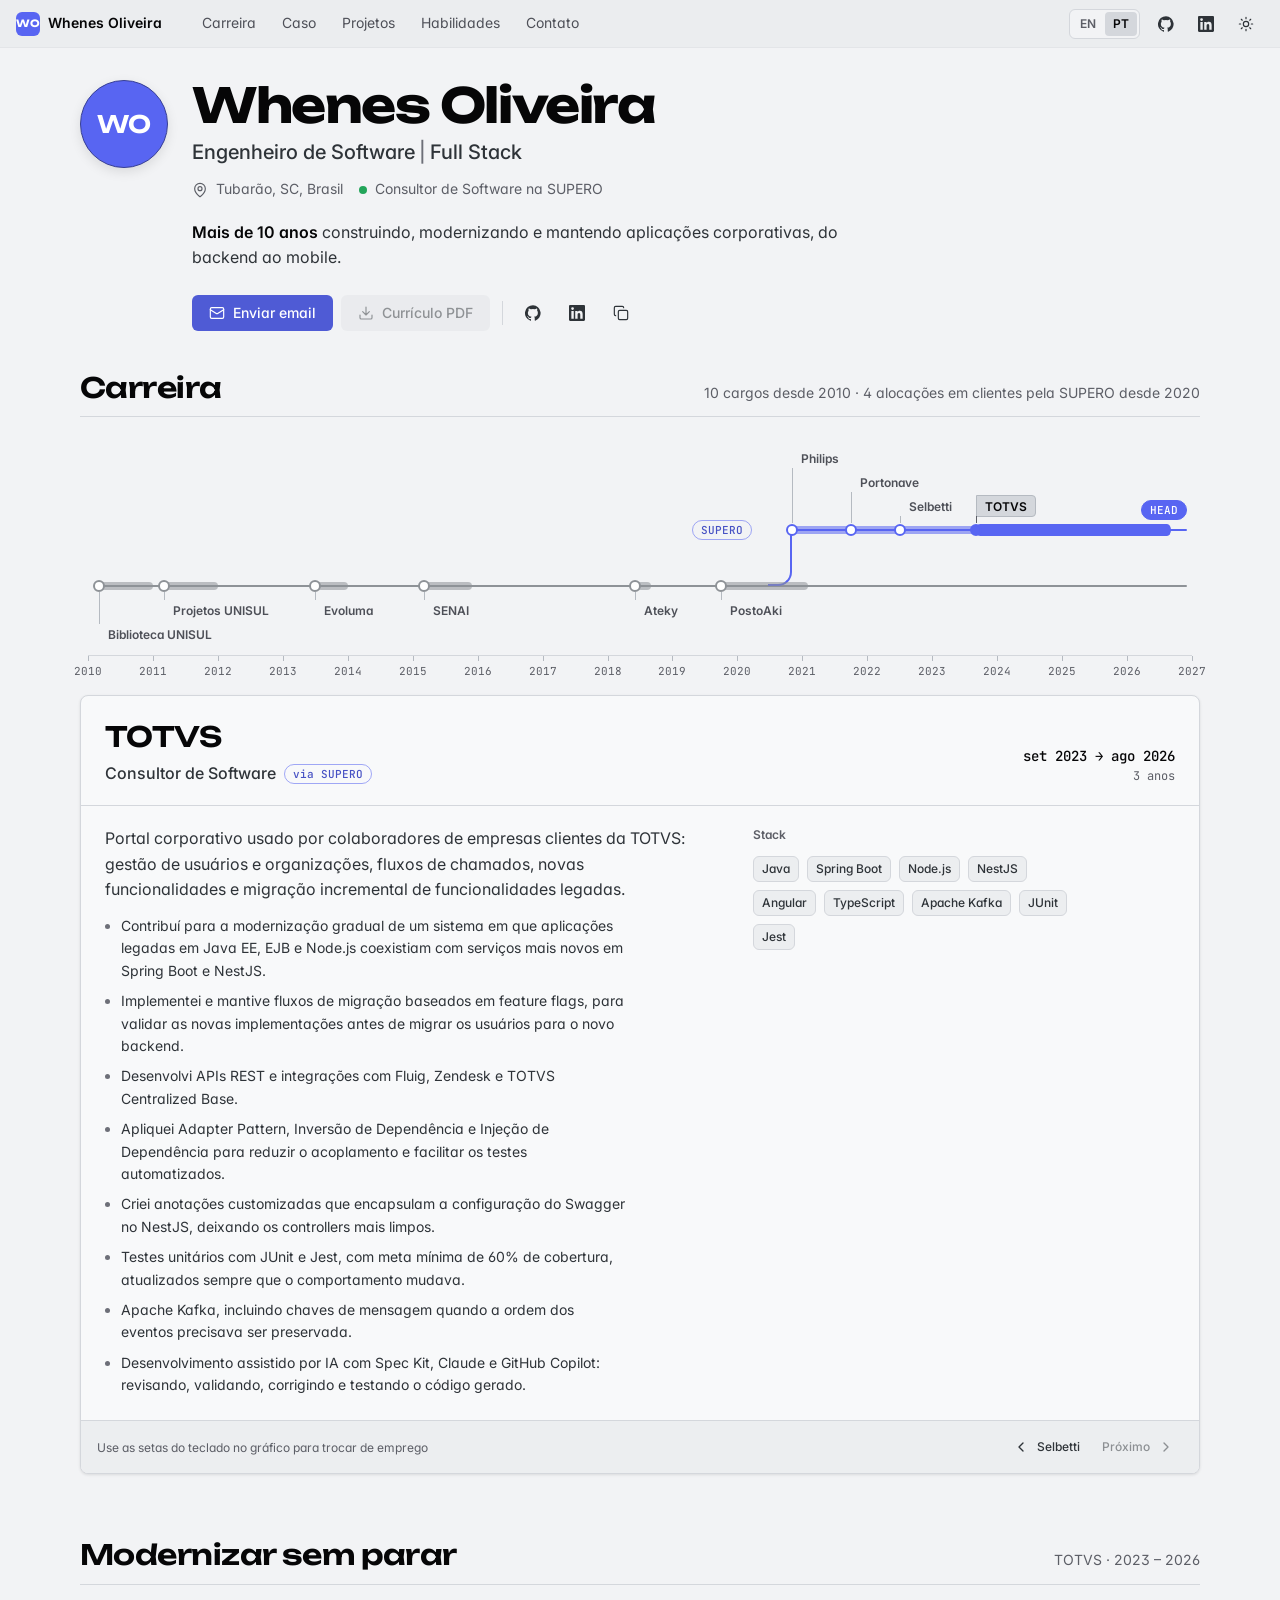
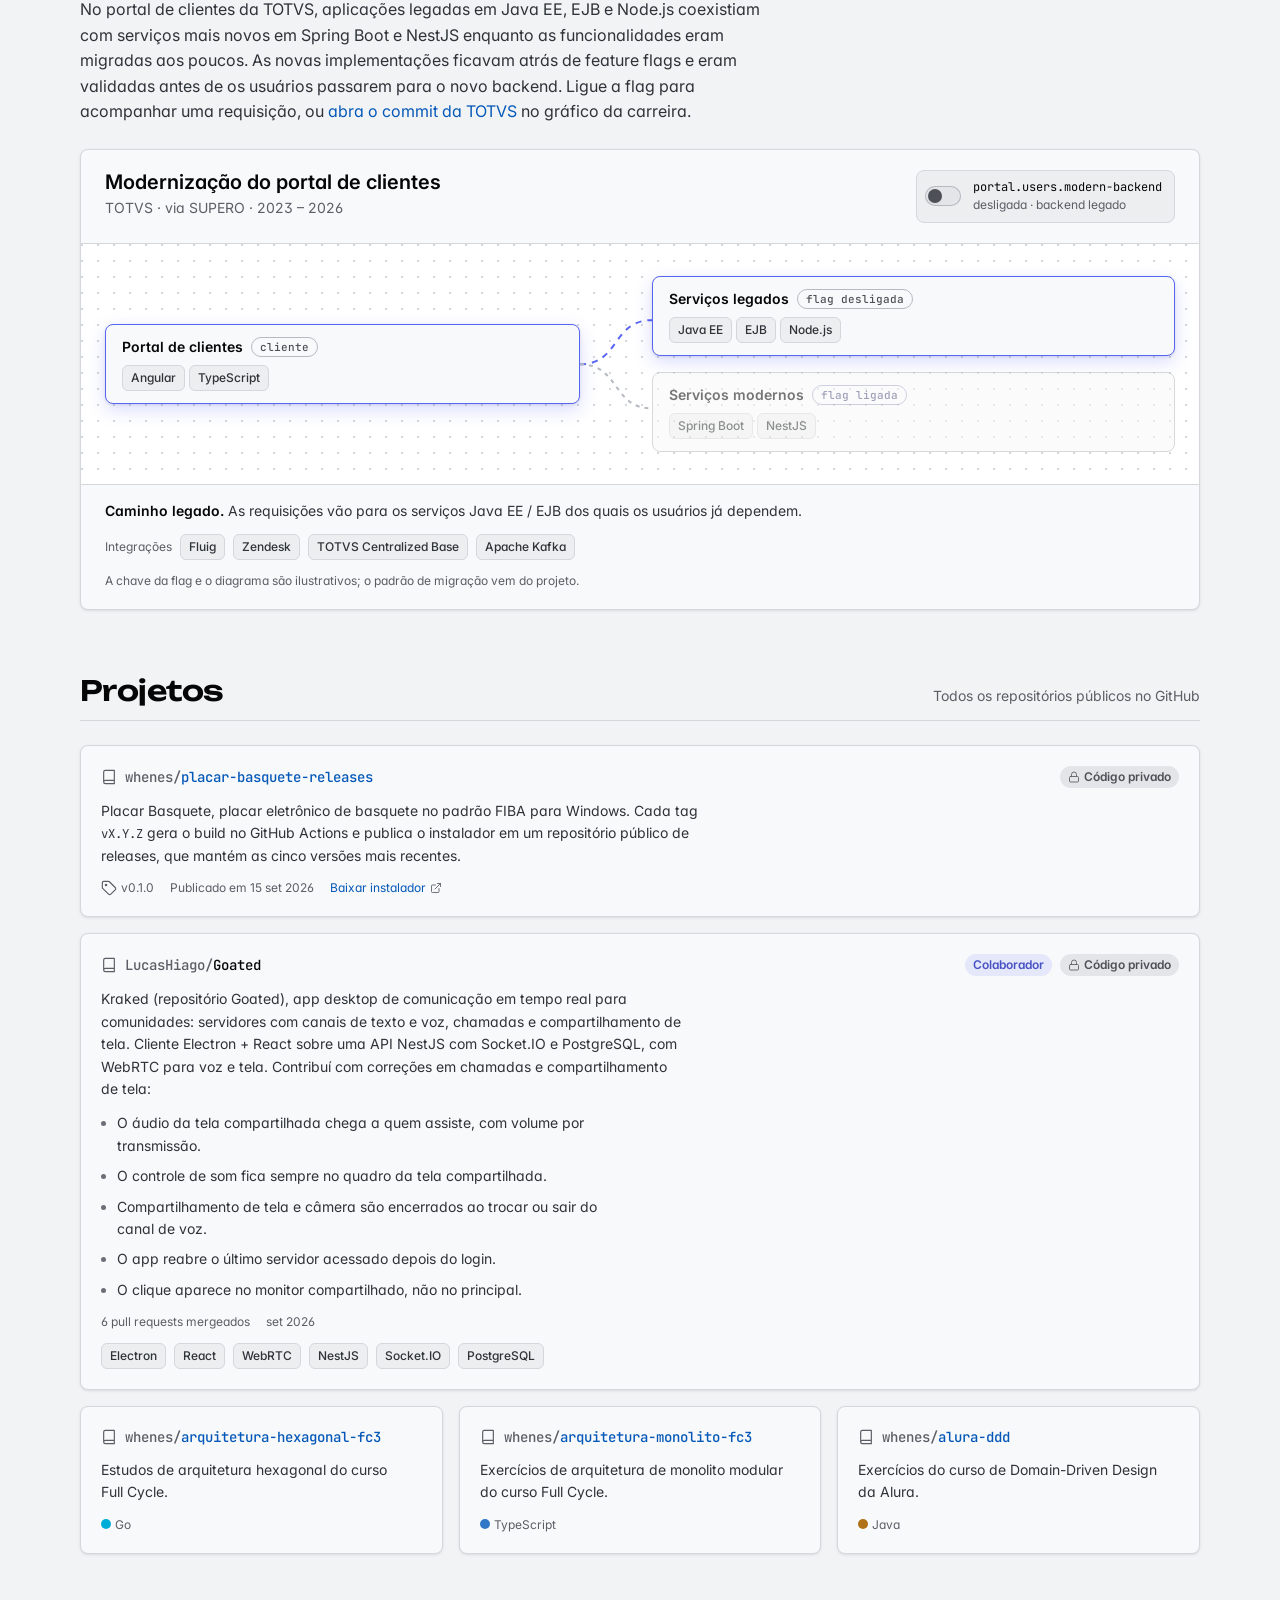
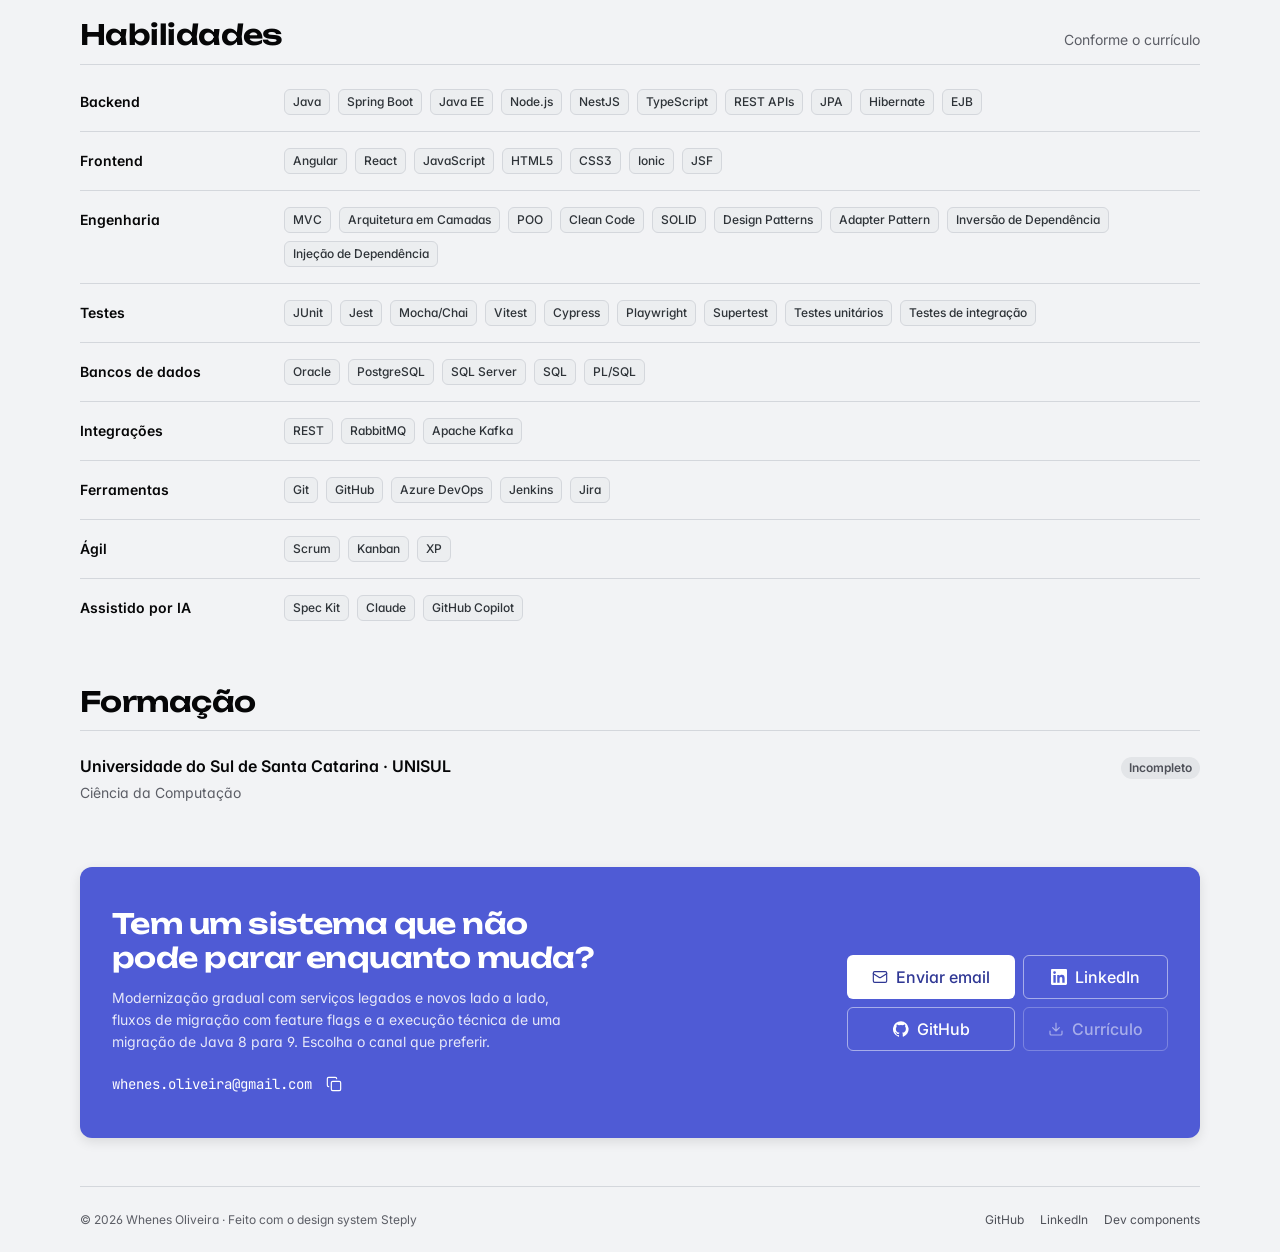
==== commit 0fd3a5aa: "Build from whenes/github-pages-resume@2427f8a" ====
--- a/index.html
+++ b/index.html
@@ -406,6 +406,29 @@
             <li><a href="https://github.com/whenes/placar-basquete-releases/releases/latest">Baixar instalador</a><svg class="icon" aria-hidden="true" style="width:12px;height:12px"><use href="#i-external"/></svg></li>
           </ul>
         </article>
+        <article class="card repo-card repo-card-featured">
+          <div class="repo-head">
+            <svg class="icon" aria-hidden="true"><use href="#i-repo"/></svg>
+            <h3 class="repo-name"><span class="repo-owner">LucasHiago/</span>Goated</h3>
+            <span class="badge badge-info">Colaborador</span>
+            <span class="badge badge-neutral"><svg class="icon" aria-hidden="true" style="width:12px;height:12px"><use href="#i-lock"/></svg>Código privado</span>
+          </div>
+          <p class="repo-desc">Kraked (repositório Goated), app desktop de comunicação em tempo real para comunidades: servidores com canais de texto e voz, chamadas e compartilhamento de tela. Cliente Electron + React sobre uma API NestJS com Socket.IO e PostgreSQL, com WebRTC para voz e tela. Contribuí com correções em chamadas e compartilhamento de tela:</p>
+          <ul class="commit-points">
+            <li>O áudio da tela compartilhada chega a quem assiste, com volume por transmissão.</li>
+            <li>O controle de som fica sempre no quadro da tela compartilhada.</li>
+            <li>Compartilhamento de tela e câmera são encerrados ao trocar ou sair do canal de voz.</li>
+            <li>O app reabre o último servidor acessado depois do login.</li>
+            <li>O clique aparece no monitor compartilhado, não no principal.</li>
+          </ul>
+          <ul class="repo-meta">
+            <li>6 pull requests mergeados</li>
+            <li>set 2026</li>
+          </ul>
+          <ul class="tech-list">
+            <li class="tech">Electron</li><li class="tech">React</li><li class="tech">WebRTC</li><li class="tech">NestJS</li><li class="tech">Socket.IO</li><li class="tech">PostgreSQL</li>
+          </ul>
+        </article>
         <article class="card repo-card">
           <div class="repo-head">
             <svg class="icon" aria-hidden="true"><use href="#i-repo"/></svg>
--- a/assets/css/components.css
+++ b/assets/css/components.css
@@ -584,6 +584,8 @@
 .repo-name a { color: var(--font-link); }
 .repo-owner { color: var(--font-muted); }
 .repo-head .badge { margin-left: auto; }
+.repo-head .badge + .badge { margin-left: 0; }
+.repo-card .commit-points { margin: 0; }
 .repo-desc {
   flex: 1;
   max-width: var(--measure);
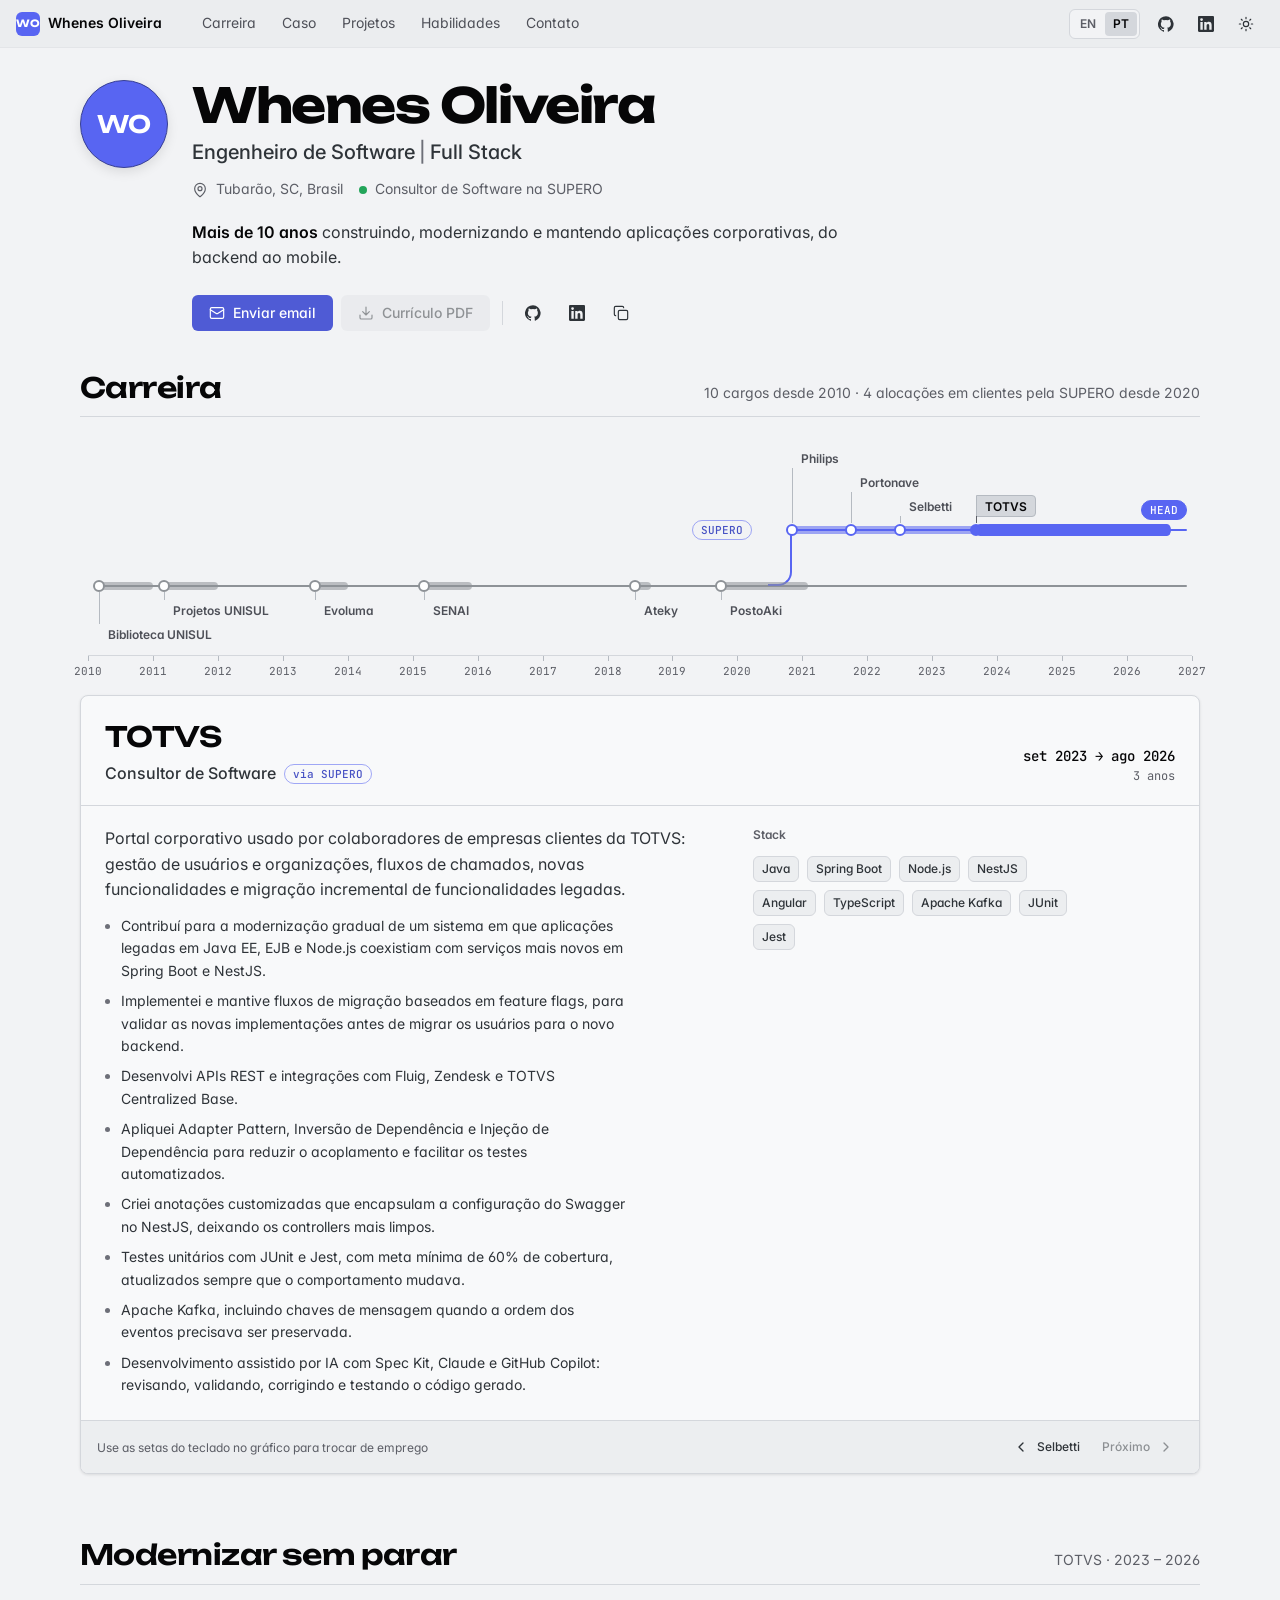
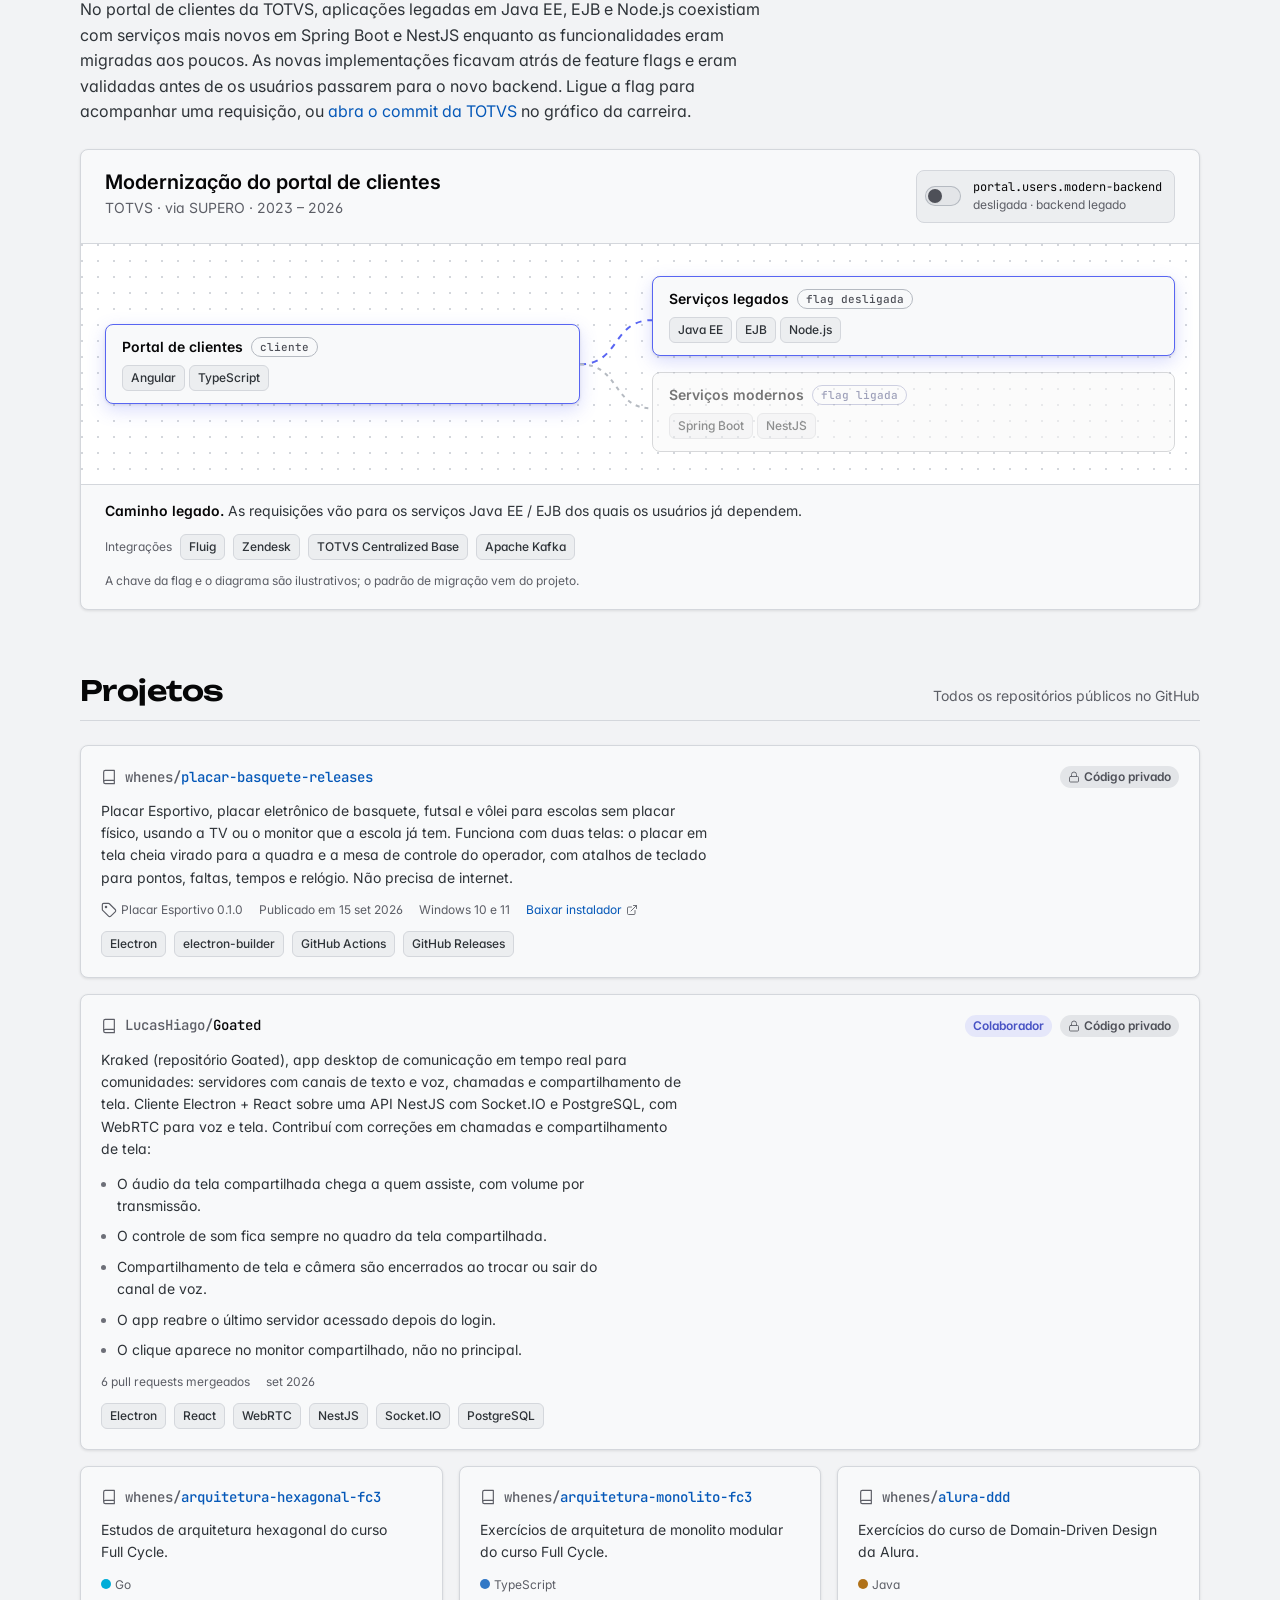
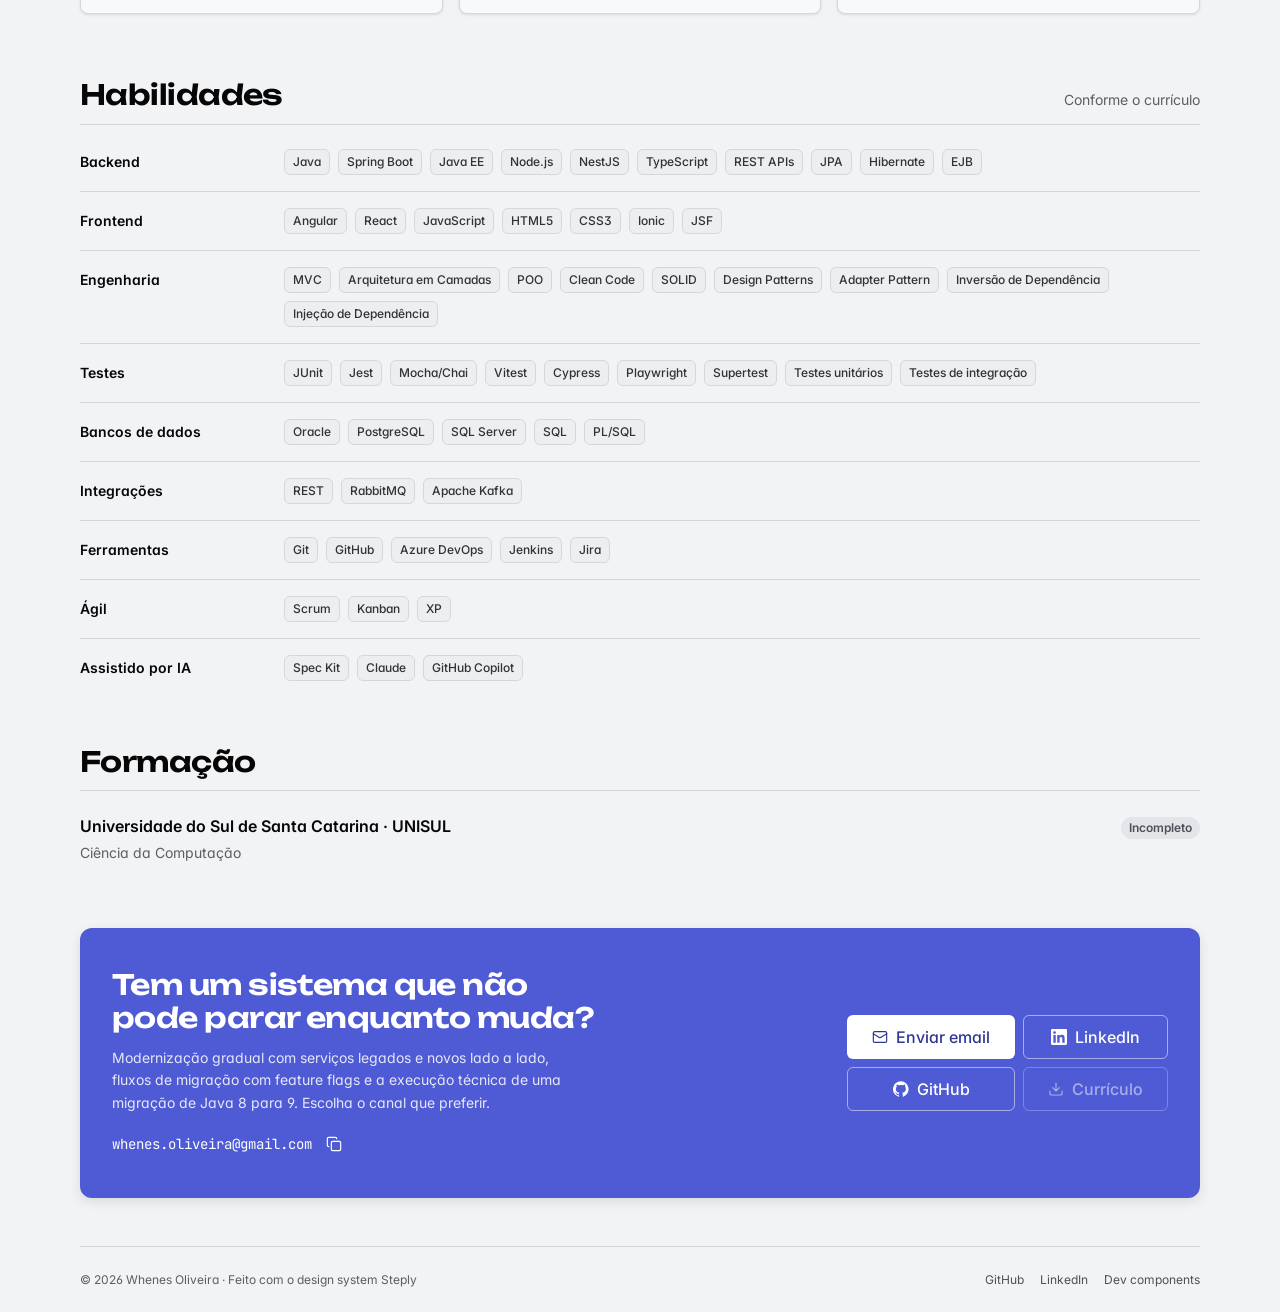
==== commit b1d133bd: "Build from whenes/github-pages-resume@80b4b79" ====
--- a/index.html
+++ b/index.html
@@ -399,11 +399,15 @@
             <h3 class="repo-name"><a href="https://github.com/whenes/placar-basquete-releases"><span class="repo-owner">whenes/</span>placar-basquete-releases</a></h3>
             <span class="badge badge-neutral"><svg class="icon" aria-hidden="true" style="width:12px;height:12px"><use href="#i-lock"/></svg>Código privado</span>
           </div>
-          <p class="repo-desc">Placar Basquete, placar eletrônico de basquete no padrão FIBA para Windows. Cada tag <span class="mono">vX.Y.Z</span> gera o build no GitHub Actions e publica o instalador em um repositório público de releases, que mantém as cinco versões mais recentes.</p>
+          <p class="repo-desc">Placar Esportivo, placar eletrônico de basquete, futsal e vôlei para escolas sem placar físico, usando a TV ou o monitor que a escola já tem. Funciona com duas telas: o placar em tela cheia virado para a quadra e a mesa de controle do operador, com atalhos de teclado para pontos, faltas, tempos e relógio. Não precisa de internet.</p>
           <ul class="repo-meta">
-            <li><svg class="icon" aria-hidden="true"><use href="#i-tag"/></svg>v0.1.0</li>
+            <li><svg class="icon" aria-hidden="true"><use href="#i-tag"/></svg>Placar Esportivo 0.1.0</li>
             <li>Publicado em 15 set 2026</li>
+            <li>Windows 10 e 11</li>
             <li><a href="https://github.com/whenes/placar-basquete-releases/releases/latest">Baixar instalador</a><svg class="icon" aria-hidden="true" style="width:12px;height:12px"><use href="#i-external"/></svg></li>
+          </ul>
+          <ul class="tech-list">
+            <li class="tech">Electron</li><li class="tech">electron-builder</li><li class="tech">GitHub Actions</li><li class="tech">GitHub Releases</li>
           </ul>
         </article>
         <article class="card repo-card repo-card-featured">
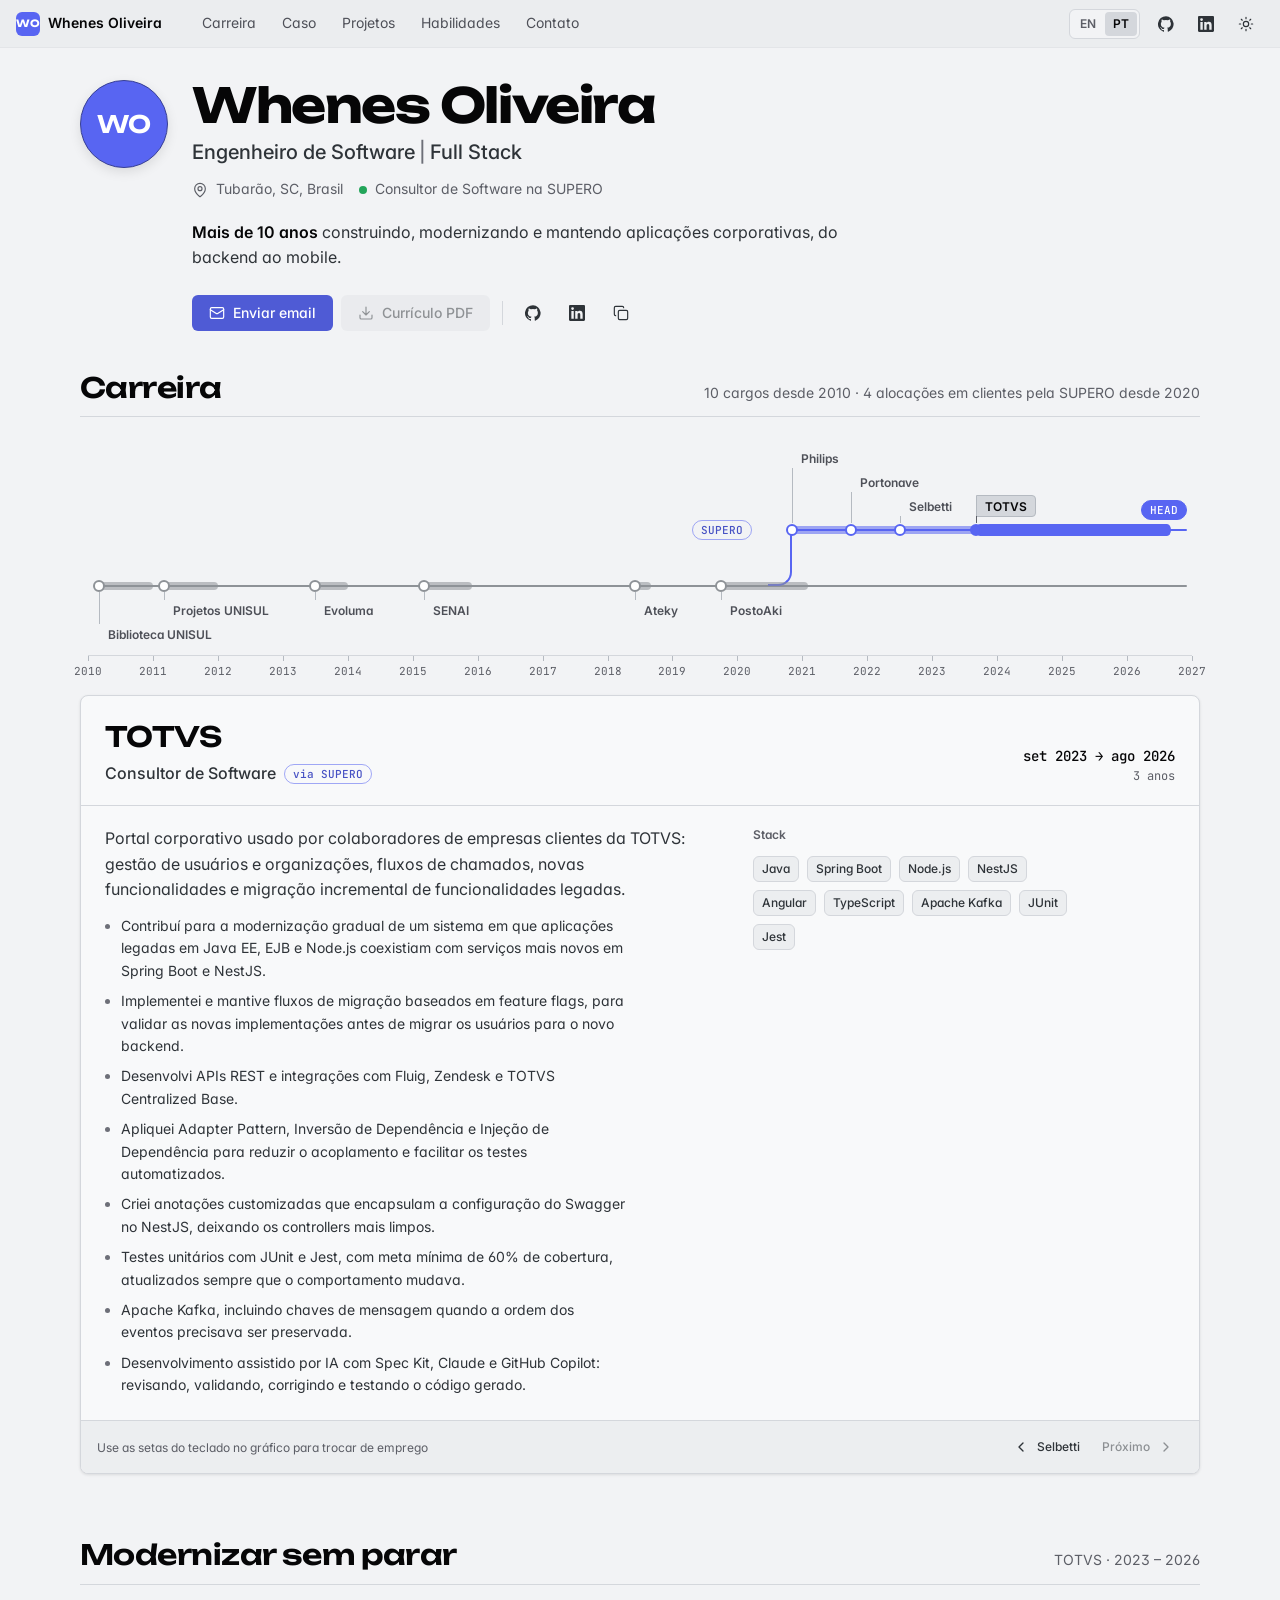
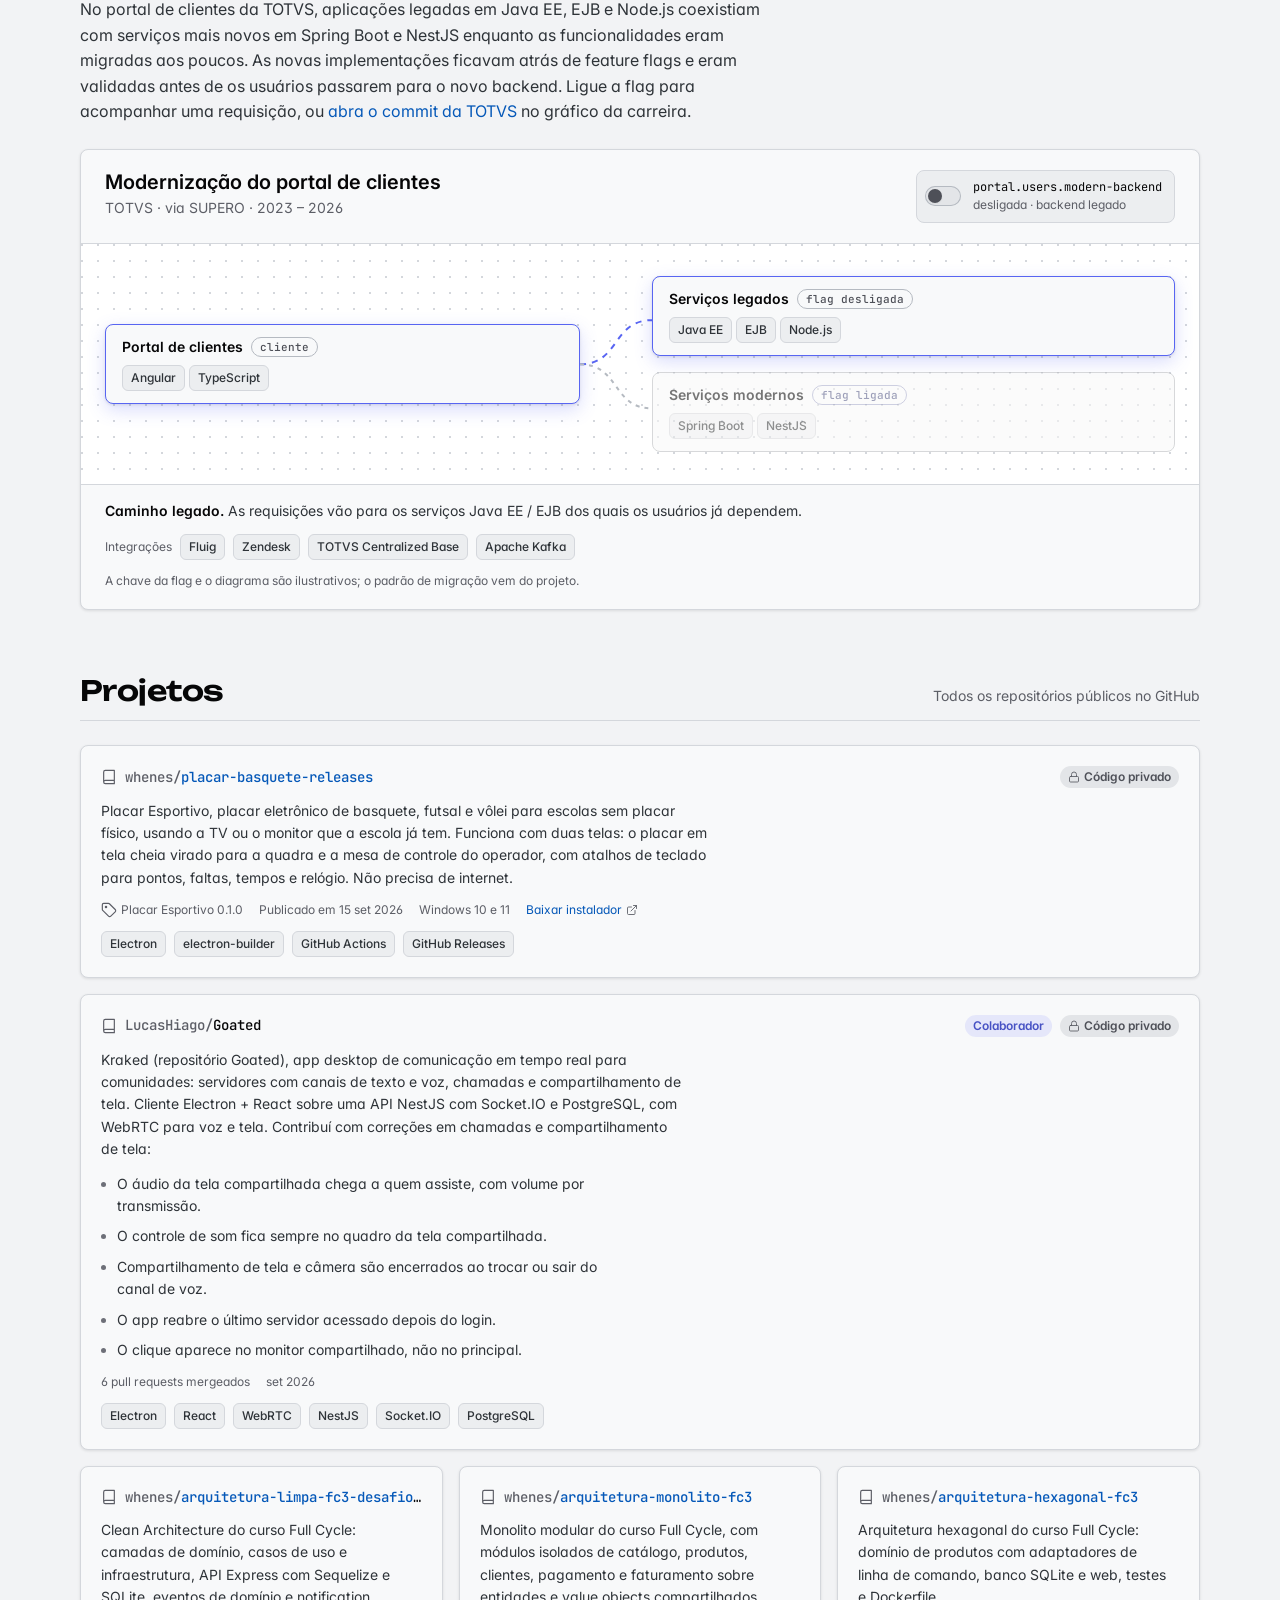
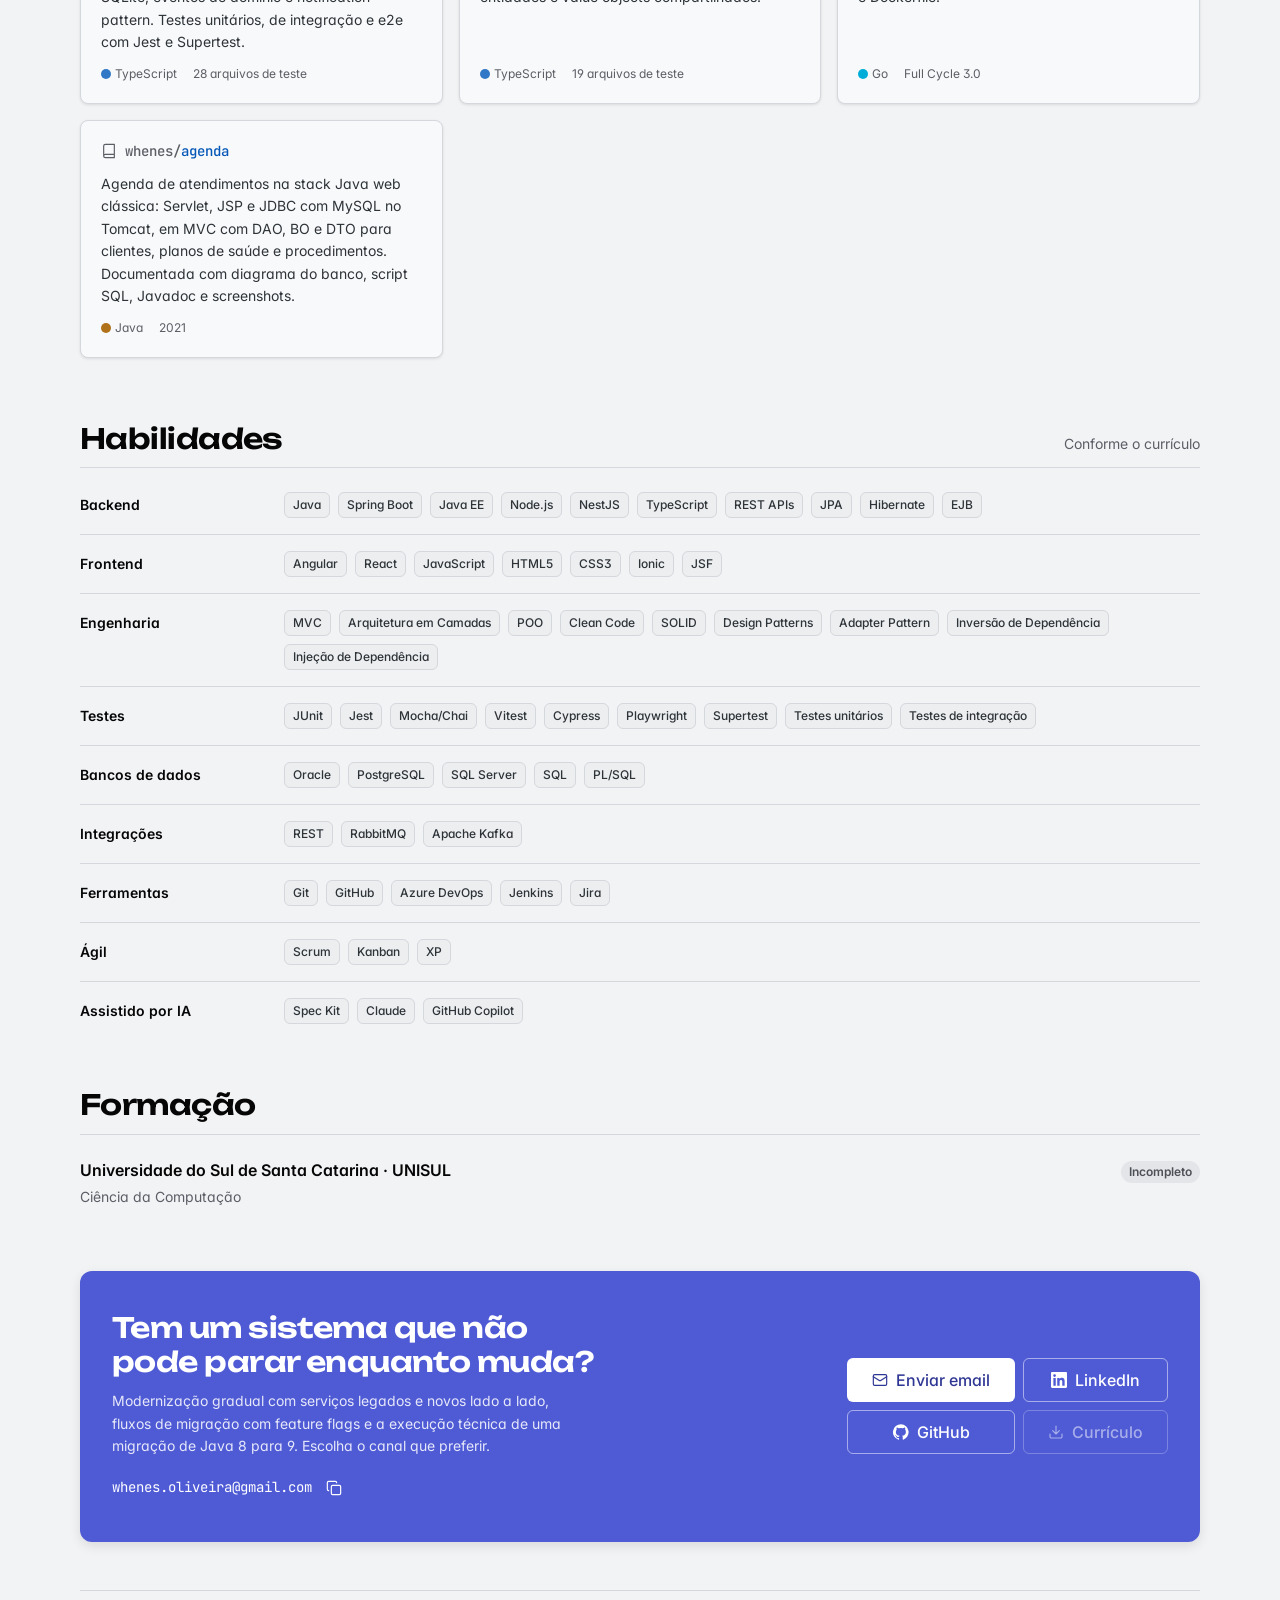
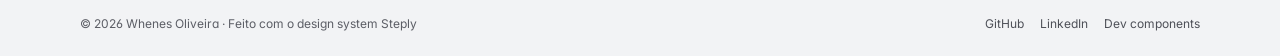
==== commit 35591bc0: "Build from whenes/github-pages-resume@2a36d1e" ====
--- a/index.html
+++ b/index.html
@@ -436,26 +436,34 @@
         <article class="card repo-card">
           <div class="repo-head">
             <svg class="icon" aria-hidden="true"><use href="#i-repo"/></svg>
-            <h3 class="repo-name"><a href="https://github.com/whenes/arquitetura-hexagonal-fc3"><span class="repo-owner">whenes/</span>arquitetura-hexagonal-fc3</a></h3>
-          </div>
-          <p class="repo-desc">Estudos de arquitetura hexagonal do curso Full Cycle.</p>
-          <ul class="repo-meta"><li><span class="lang-dot" style="--lang:#00add8" aria-hidden="true"></span>Go</li></ul>
+            <h3 class="repo-name"><a href="https://github.com/whenes/arquitetura-limpa-fc3-desafio-usecase"><span class="repo-owner">whenes/</span>arquitetura-limpa-fc3-desafio-usecase</a></h3>
+          </div>
+          <p class="repo-desc">Clean Architecture do curso Full Cycle: camadas de domínio, casos de uso e infraestrutura, API Express com Sequelize e SQLite, eventos de domínio e notification pattern. Testes unitários, de integração e e2e com Jest e Supertest.</p>
+          <ul class="repo-meta"><li><span class="lang-dot" style="--lang:#3178c6" aria-hidden="true"></span>TypeScript</li><li>28 arquivos de teste</li></ul>
         </article>
         <article class="card repo-card">
           <div class="repo-head">
             <svg class="icon" aria-hidden="true"><use href="#i-repo"/></svg>
             <h3 class="repo-name"><a href="https://github.com/whenes/arquitetura-monolito-fc3"><span class="repo-owner">whenes/</span>arquitetura-monolito-fc3</a></h3>
           </div>
-          <p class="repo-desc">Exercícios de arquitetura de monolito modular do curso Full Cycle.</p>
-          <ul class="repo-meta"><li><span class="lang-dot" style="--lang:#3178c6" aria-hidden="true"></span>TypeScript</li></ul>
+          <p class="repo-desc">Monolito modular do curso Full Cycle, com módulos isolados de catálogo, produtos, clientes, pagamento e faturamento sobre entidades e value objects compartilhados.</p>
+          <ul class="repo-meta"><li><span class="lang-dot" style="--lang:#3178c6" aria-hidden="true"></span>TypeScript</li><li>19 arquivos de teste</li></ul>
         </article>
         <article class="card repo-card">
           <div class="repo-head">
             <svg class="icon" aria-hidden="true"><use href="#i-repo"/></svg>
-            <h3 class="repo-name"><a href="https://github.com/whenes/alura-ddd"><span class="repo-owner">whenes/</span>alura-ddd</a></h3>
-          </div>
-          <p class="repo-desc">Exercícios do curso de Domain-Driven Design da Alura.</p>
-          <ul class="repo-meta"><li><span class="lang-dot" style="--lang:#b07219" aria-hidden="true"></span>Java</li></ul>
+            <h3 class="repo-name"><a href="https://github.com/whenes/arquitetura-hexagonal-fc3"><span class="repo-owner">whenes/</span>arquitetura-hexagonal-fc3</a></h3>
+          </div>
+          <p class="repo-desc">Arquitetura hexagonal do curso Full Cycle: domínio de produtos com adaptadores de linha de comando, banco SQLite e web, testes e Dockerfile.</p>
+          <ul class="repo-meta"><li><span class="lang-dot" style="--lang:#00add8" aria-hidden="true"></span>Go</li><li>Full Cycle 3.0</li></ul>
+        </article>
+        <article class="card repo-card">
+          <div class="repo-head">
+            <svg class="icon" aria-hidden="true"><use href="#i-repo"/></svg>
+            <h3 class="repo-name"><a href="https://github.com/whenes/agenda"><span class="repo-owner">whenes/</span>agenda</a></h3>
+          </div>
+          <p class="repo-desc">Agenda de atendimentos na stack Java web clássica: Servlet, JSP e JDBC com MySQL no Tomcat, em MVC com DAO, BO e DTO para clientes, planos de saúde e procedimentos. Documentada com diagrama do banco, script SQL, Javadoc e screenshots.</p>
+          <ul class="repo-meta"><li><span class="lang-dot" style="--lang:#b07219" aria-hidden="true"></span>Java</li><li>2021</li></ul>
         </article>
       </div>
     </section>
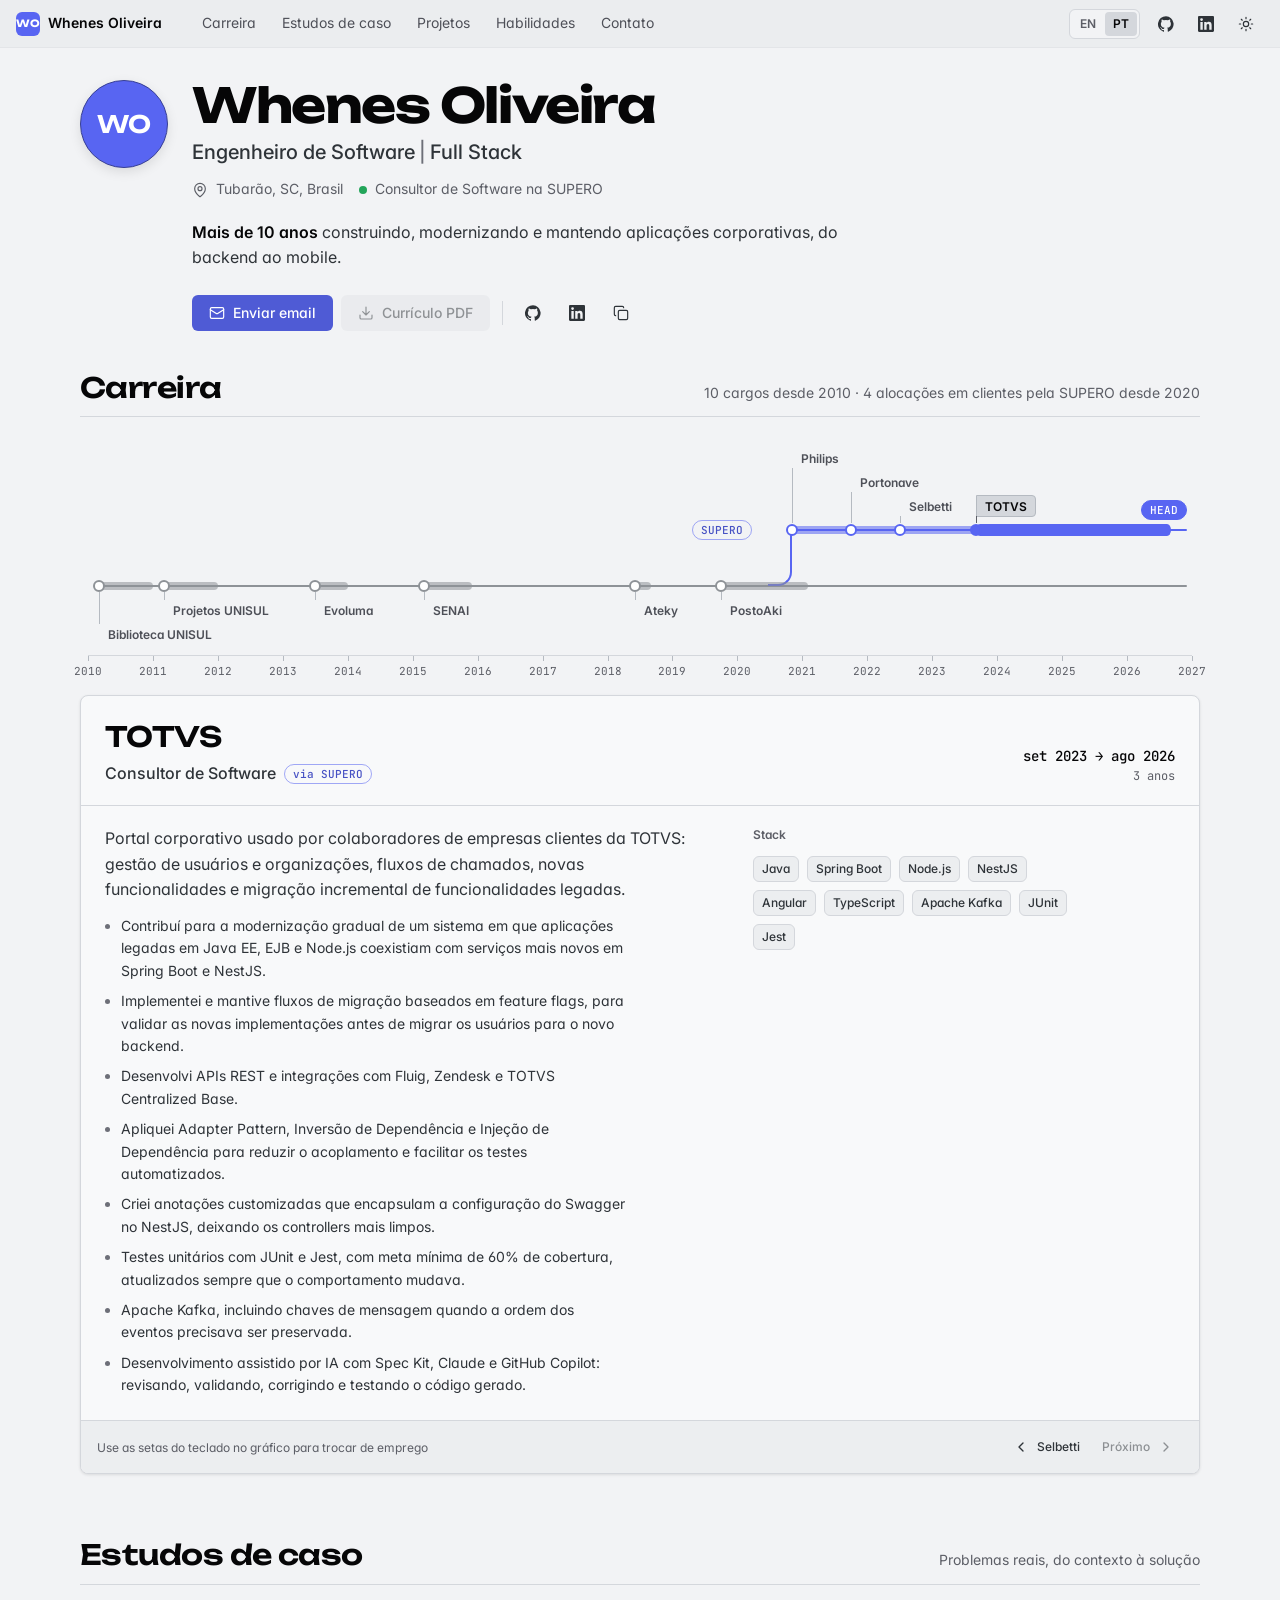
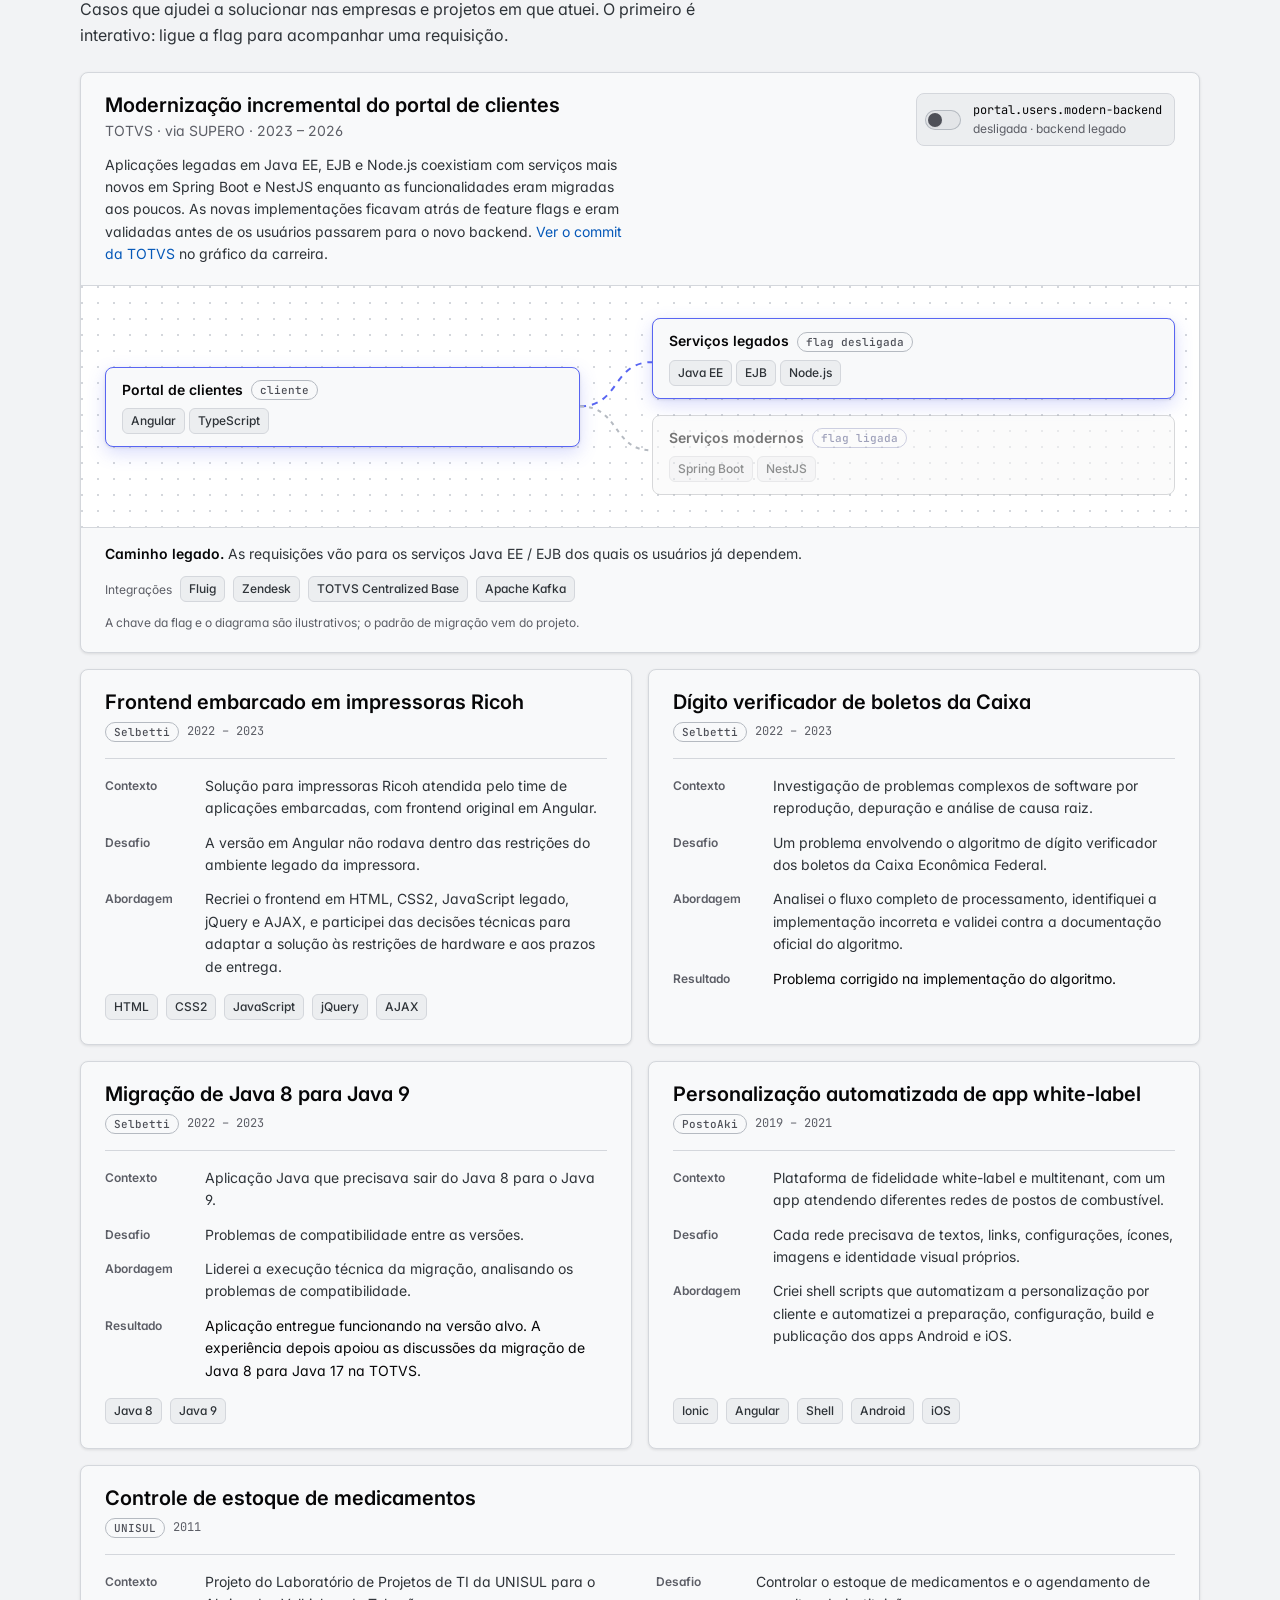
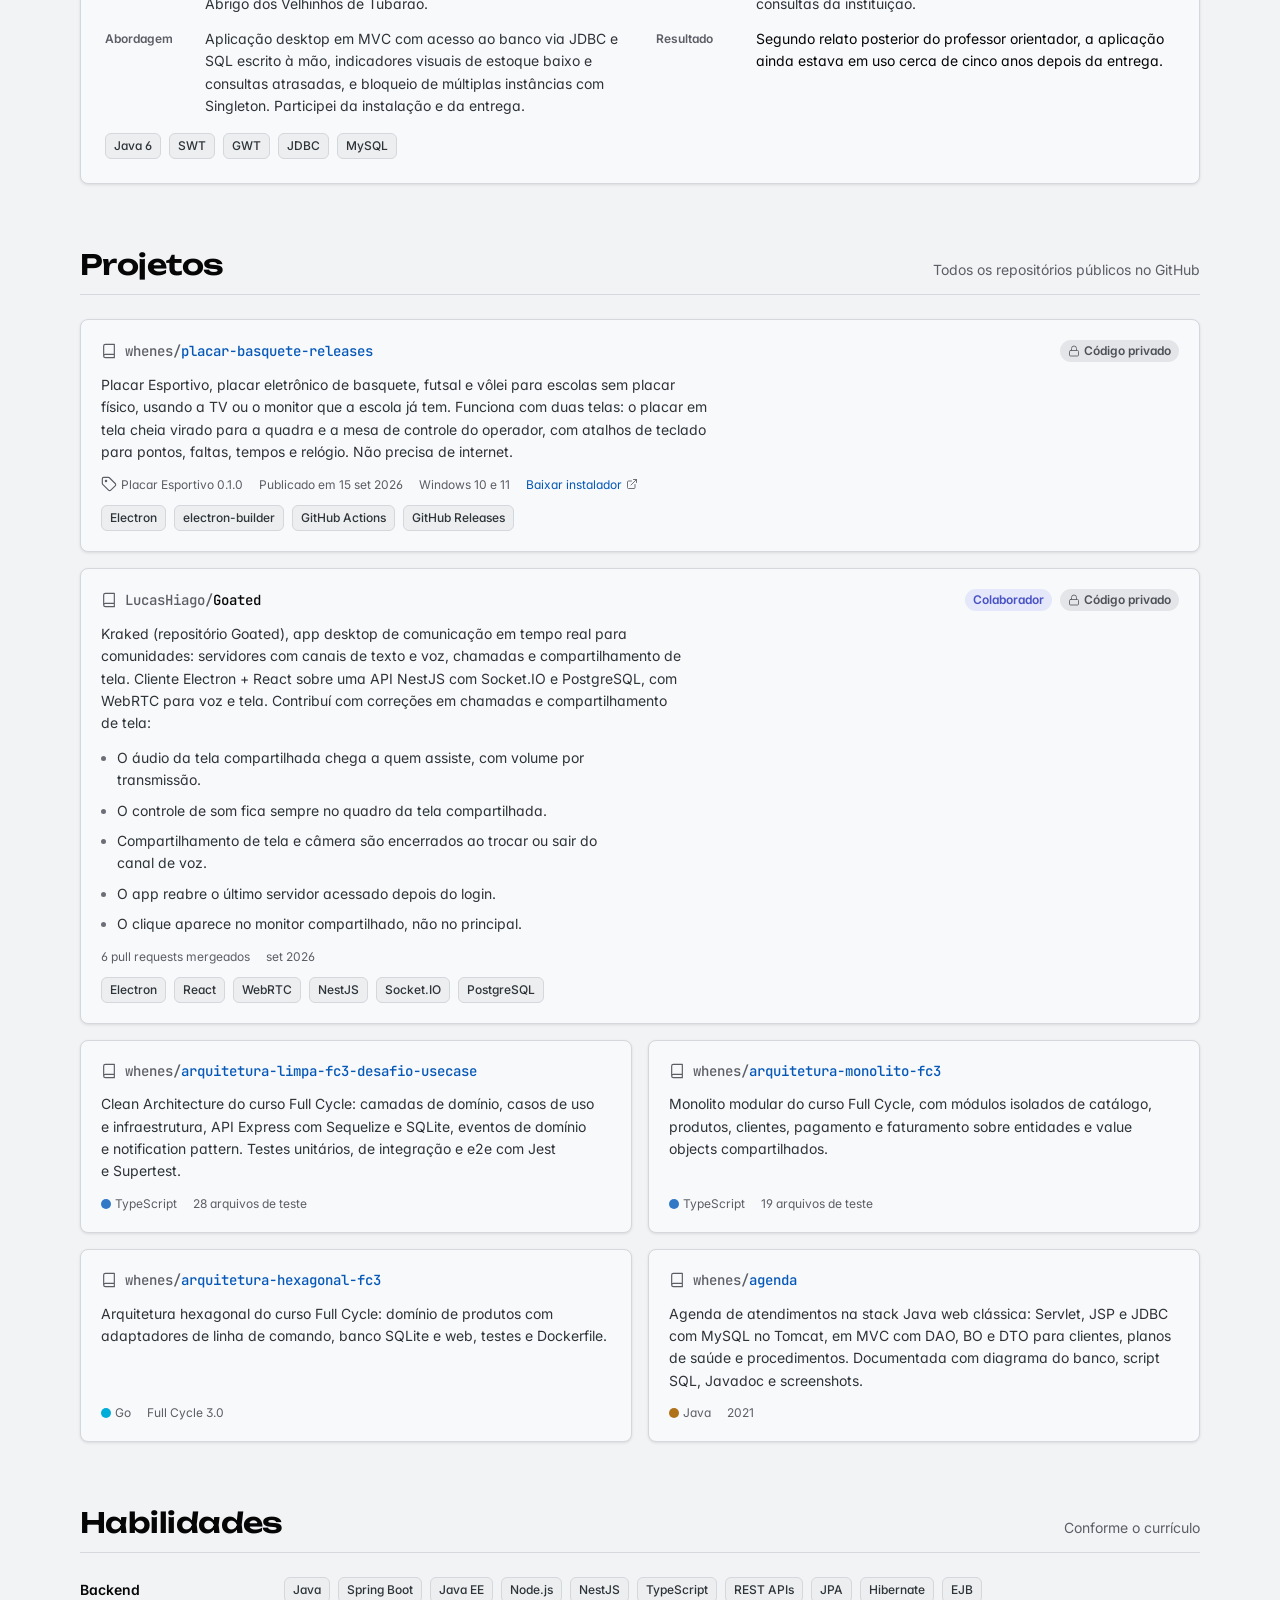
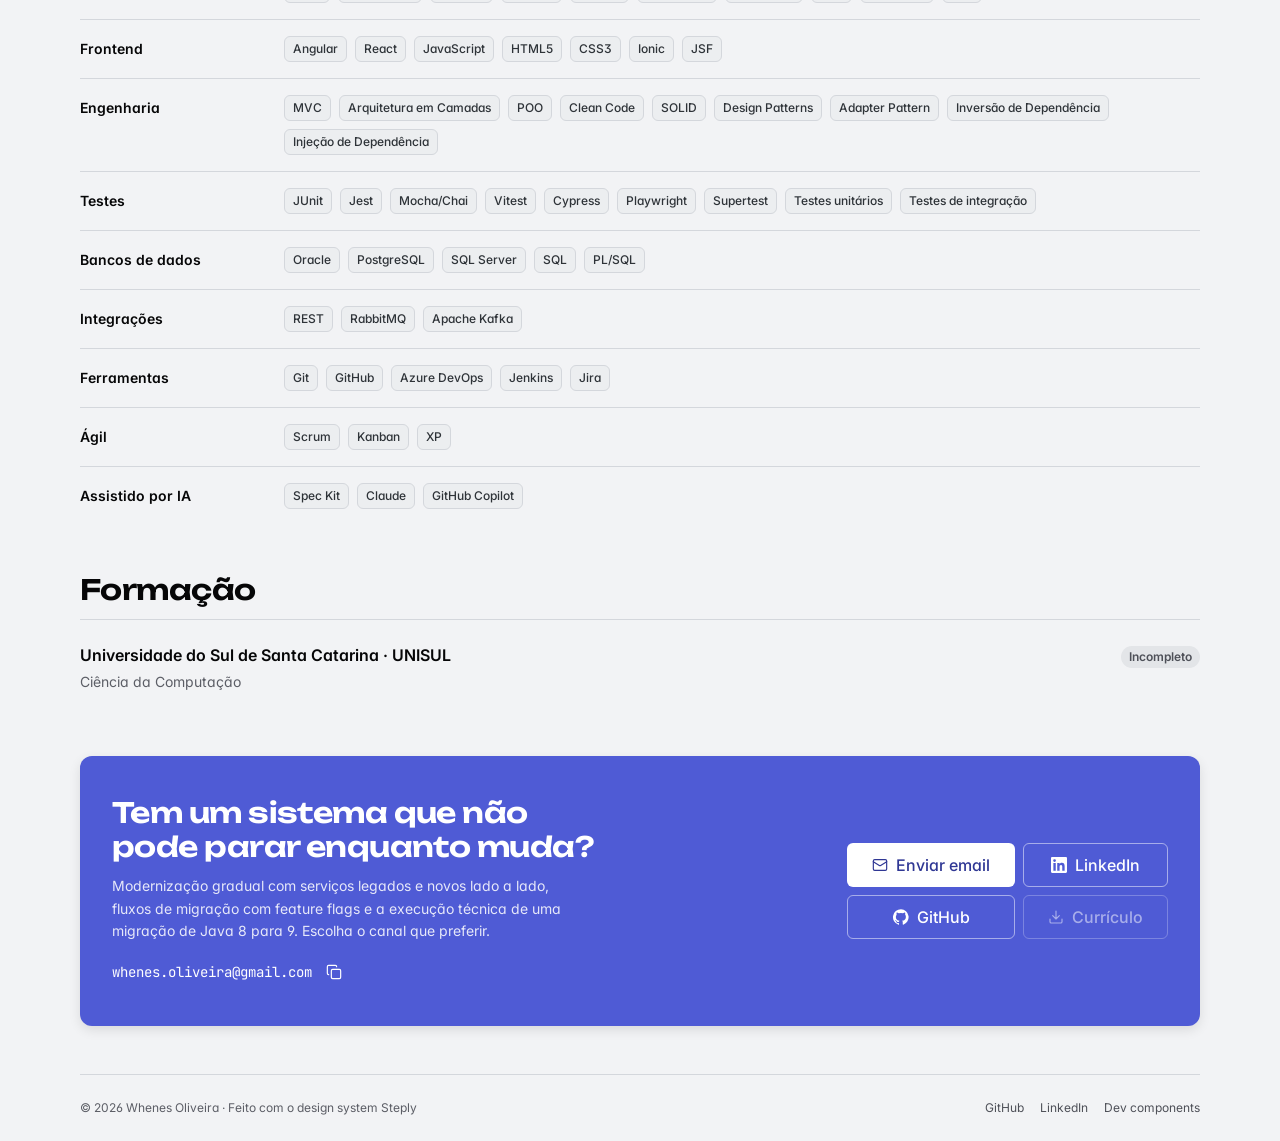
==== commit 7babbd64: "Build from whenes/github-pages-resume@46ba5b2" ====
--- a/index.html
+++ b/index.html
@@ -61,7 +61,7 @@
     <nav aria-label="Seções">
       <ul class="app-topbar-nav">
         <li><a href="#career">Carreira</a></li>
-        <li><a href="#case">Caso</a></li>
+        <li><a href="#cases">Estudos de caso</a></li>
         <li><a href="#projects">Projetos</a></li>
         <li><a href="#skills">Habilidades</a></li>
         <li><a href="#contact">Contato</a></li>
@@ -330,18 +330,19 @@
       </ol>
     </section>
 
-    <!-- ============ Case ============ -->
-    <section class="page-section" id="case" aria-labelledby="case-title">
+    <!-- ============ Case studies ============ -->
+    <section class="page-section" id="cases" aria-labelledby="cases-title">
       <header class="section-heading">
-        <h2 class="section-heading-title" id="case-title">Modernizar sem parar</h2>
-        <span class="section-heading-note">TOTVS · 2023 – 2026</span>
+        <h2 class="section-heading-title" id="cases-title">Estudos de caso</h2>
+        <span class="section-heading-note">Problemas reais, do contexto à solução</span>
       </header>
-      <p class="page-lede">No portal de clientes da TOTVS, aplicações legadas em Java EE, EJB e Node.js coexistiam com serviços mais novos em Spring Boot e NestJS enquanto as funcionalidades eram migradas aos poucos. As novas implementações ficavam atrás de feature flags e eram validadas antes de os usuários passarem para o novo backend. Ligue a flag para acompanhar uma requisição, ou <a href="#log-totvs">abra o commit da TOTVS</a> no gráfico da carreira.</p>
+      <p class="page-lede">Casos que ajudei a solucionar nas empresas e projetos em que atuei. O primeiro é interativo: ligue a flag para acompanhar uma requisição.</p>
       <article class="card flag-case" data-flag-case>
         <header class="flag-case-header">
           <div>
-            <h3 class="flag-case-title">Modernização do portal de clientes</h3>
+            <h3 class="flag-case-title">Modernização incremental do portal de clientes</h3>
             <p class="flag-case-org">TOTVS · via SUPERO · 2023 – 2026</p>
+            <p class="flag-case-desc">Aplicações legadas em Java EE, EJB e Node.js coexistiam com serviços mais novos em Spring Boot e NestJS enquanto as funcionalidades eram migradas aos poucos. As novas implementações ficavam atrás de feature flags e eram validadas antes de os usuários passarem para o novo backend. <a href="#log-totvs">Ver o commit da TOTVS</a> no gráfico da carreira.</p>
           </div>
           <button class="flag-switch" type="button" role="switch" aria-checked="false" aria-label="Feature flag portal.users.modern-backend">
             <span class="flag-switch-track" aria-hidden="true"></span>
@@ -384,6 +385,70 @@
           <p class="flag-note">A chave da flag e o diagrama são ilustrativos; o padrão de migração vem do projeto.</p>
         </footer>
       </article>
+      <div class="case-grid">
+        <article class="card case-card" id="case-ricoh">
+          <header class="case-head">
+            <h3 class="case-title">Frontend embarcado em impressoras Ricoh</h3>
+            <p class="case-meta"><span class="ref">Selbetti</span><span class="case-date">2022 – 2023</span></p>
+          </header>
+          <dl class="case-body">
+            <div><dt>Contexto</dt><dd>Solução para impressoras Ricoh atendida pelo time de aplicações embarcadas, com frontend original em Angular.</dd></div>
+            <div><dt>Desafio</dt><dd>A versão em Angular não rodava dentro das restrições do ambiente legado da impressora.</dd></div>
+            <div><dt>Abordagem</dt><dd>Recriei o frontend em HTML, CSS2, JavaScript legado, jQuery e AJAX, e participei das decisões técnicas para adaptar a solução às restrições de hardware e aos prazos de entrega.</dd></div>
+          </dl>
+          <ul class="tech-list"><li class="tech">HTML</li><li class="tech">CSS2</li><li class="tech">JavaScript</li><li class="tech">jQuery</li><li class="tech">AJAX</li></ul>
+        </article>
+        <article class="card case-card" id="case-boleto">
+          <header class="case-head">
+            <h3 class="case-title">Dígito verificador de boletos da Caixa</h3>
+            <p class="case-meta"><span class="ref">Selbetti</span><span class="case-date">2022 – 2023</span></p>
+          </header>
+          <dl class="case-body">
+            <div><dt>Contexto</dt><dd>Investigação de problemas complexos de software por reprodução, depuração e análise de causa raiz.</dd></div>
+            <div><dt>Desafio</dt><dd>Um problema envolvendo o algoritmo de dígito verificador dos boletos da Caixa Econômica Federal.</dd></div>
+            <div><dt>Abordagem</dt><dd>Analisei o fluxo completo de processamento, identifiquei a implementação incorreta e validei contra a documentação oficial do algoritmo.</dd></div>
+            <div class="case-outcome"><dt>Resultado</dt><dd>Problema corrigido na implementação do algoritmo.</dd></div>
+          </dl>
+        </article>
+        <article class="card case-card" id="case-java-9">
+          <header class="case-head">
+            <h3 class="case-title">Migração de Java 8 para Java 9</h3>
+            <p class="case-meta"><span class="ref">Selbetti</span><span class="case-date">2022 – 2023</span></p>
+          </header>
+          <dl class="case-body">
+            <div><dt>Contexto</dt><dd>Aplicação Java que precisava sair do Java 8 para o Java 9.</dd></div>
+            <div><dt>Desafio</dt><dd>Problemas de compatibilidade entre as versões.</dd></div>
+            <div><dt>Abordagem</dt><dd>Liderei a execução técnica da migração, analisando os problemas de compatibilidade.</dd></div>
+            <div class="case-outcome"><dt>Resultado</dt><dd>Aplicação entregue funcionando na versão alvo. A experiência depois apoiou as discussões da migração de Java 8 para Java 17 na TOTVS.</dd></div>
+          </dl>
+          <ul class="tech-list"><li class="tech">Java 8</li><li class="tech">Java 9</li></ul>
+        </article>
+        <article class="card case-card" id="case-white-label">
+          <header class="case-head">
+            <h3 class="case-title">Personalização automatizada de app white-label</h3>
+            <p class="case-meta"><span class="ref">PostoAki</span><span class="case-date">2019 – 2021</span></p>
+          </header>
+          <dl class="case-body">
+            <div><dt>Contexto</dt><dd>Plataforma de fidelidade white-label e multitenant, com um app atendendo diferentes redes de postos de combustível.</dd></div>
+            <div><dt>Desafio</dt><dd>Cada rede precisava de textos, links, configurações, ícones, imagens e identidade visual próprios.</dd></div>
+            <div><dt>Abordagem</dt><dd>Criei shell scripts que automatizam a personalização por cliente e automatizei a preparação, configuração, build e publicação dos apps Android e iOS.</dd></div>
+          </dl>
+          <ul class="tech-list"><li class="tech">Ionic</li><li class="tech">Angular</li><li class="tech">Shell</li><li class="tech">Android</li><li class="tech">iOS</li></ul>
+        </article>
+        <article class="card case-card" id="case-estoque">
+          <header class="case-head">
+            <h3 class="case-title">Controle de estoque de medicamentos</h3>
+            <p class="case-meta"><span class="ref">UNISUL</span><span class="case-date">2011</span></p>
+          </header>
+          <dl class="case-body">
+            <div><dt>Contexto</dt><dd>Projeto do Laboratório de Projetos de TI da UNISUL para o Abrigo dos Velhinhos de Tubarão.</dd></div>
+            <div><dt>Desafio</dt><dd>Controlar o estoque de medicamentos e o agendamento de consultas da instituição.</dd></div>
+            <div><dt>Abordagem</dt><dd>Aplicação desktop em MVC com acesso ao banco via JDBC e SQL escrito à mão, indicadores visuais de estoque baixo e consultas atrasadas, e bloqueio de múltiplas instâncias com Singleton. Participei da instalação e da entrega.</dd></div>
+            <div class="case-outcome"><dt>Resultado</dt><dd>Segundo relato posterior do professor orientador, a aplicação ainda estava em uso cerca de cinco anos depois da entrega.</dd></div>
+          </dl>
+          <ul class="tech-list"><li class="tech">Java 6</li><li class="tech">SWT</li><li class="tech">GWT</li><li class="tech">JDBC</li><li class="tech">MySQL</li></ul>
+        </article>
+      </div>
     </section>
 
     <!-- ============ Projects ============ -->
--- a/assets/css/components.css
+++ b/assets/css/components.css
@@ -529,6 +529,82 @@
 .flag-status strong { color: var(--font-primary); font-weight: var(--font-weight-semibold); }
 .flag-integrations { display: flex; flex-wrap: wrap; align-items: center; gap: var(--space-2); font-size: var(--text-xs); color: var(--font-muted); list-style: none; }
 .flag-note { font-size: var(--text-xs); color: var(--font-muted); }
+.flag-case-desc {
+  max-width: var(--measure-compact);
+  margin-top: var(--space-3);
+  font-size: var(--text-sm);
+  line-height: var(--line-height-relaxed);
+  color: var(--font-secondary);
+}
+
+/* =========================================================
+   Portfolio — case study cards (context → challenge → approach → outcome)
+   ========================================================= */
+
+.case-grid {
+  display: grid;
+  grid-template-columns: repeat(auto-fill, minmax(min(100%, 380px), 1fr));
+  gap: var(--space-4);
+  margin-top: var(--space-4);
+}
+.case-card {
+  display: flex;
+  flex-direction: column;
+  gap: var(--space-4);
+  padding: var(--space-5) var(--space-6) var(--space-6);
+}
+.case-head {
+  display: grid;
+  gap: var(--space-2);
+  padding-bottom: var(--space-4);
+  border-bottom: 1px solid var(--border-default);
+}
+.case-title {
+  font-size: var(--text-lg);
+  font-weight: var(--font-weight-semibold);
+  line-height: var(--line-height-tight);
+  color: var(--font-primary);
+}
+.case-meta { display: flex; flex-wrap: wrap; align-items: center; gap: var(--space-2); }
+.case-date {
+  font-family: var(--font-mono);
+  font-size: var(--text-xs);
+  font-variant-numeric: tabular-nums;
+  color: var(--font-muted);
+}
+.case-body { display: grid; gap: var(--space-3); }
+.case-body > div {
+  display: grid;
+  grid-template-columns: 88px minmax(0, 1fr);
+  gap: var(--space-3);
+}
+.case-body dt {
+  padding-top: 2px;
+  font-size: var(--text-xs);
+  font-weight: var(--font-weight-semibold);
+  color: var(--font-muted);
+}
+.case-body dd {
+  max-width: var(--measure-compact);
+  font-size: var(--text-sm);
+  line-height: var(--line-height-relaxed);
+  color: var(--font-secondary);
+}
+.case-outcome dd { color: var(--font-primary); }
+.case-card .tech-list { margin-top: auto; }
+
+/* An odd case out spans the row and lays its fields in two columns */
+.case-grid > .case-card:last-child:nth-child(odd) { grid-column: 1 / -1; }
+@media (min-width: 900px) {
+  .case-grid > .case-card:last-child:nth-child(odd) .case-body {
+    grid-template-columns: repeat(2, minmax(0, 1fr));
+    column-gap: var(--space-8);
+  }
+}
+@media (max-width: 600px) {
+  .case-card { padding: var(--space-4); }
+  .case-body > div { grid-template-columns: 1fr; gap: var(--space-1); }
+}
 
 @media (max-width: 700px) {
   .flag-path { grid-template-columns: 1fr; gap: 0; padding: var(--space-6) var(--space-4); }
@@ -558,7 +634,7 @@
 
 .repo-grid {
   display: grid;
-  grid-template-columns: repeat(auto-fill, minmax(min(100%, 300px), 1fr));
+  grid-template-columns: repeat(auto-fill, minmax(min(100%, 380px), 1fr));
   gap: var(--space-4);
 }
 .repo-card {
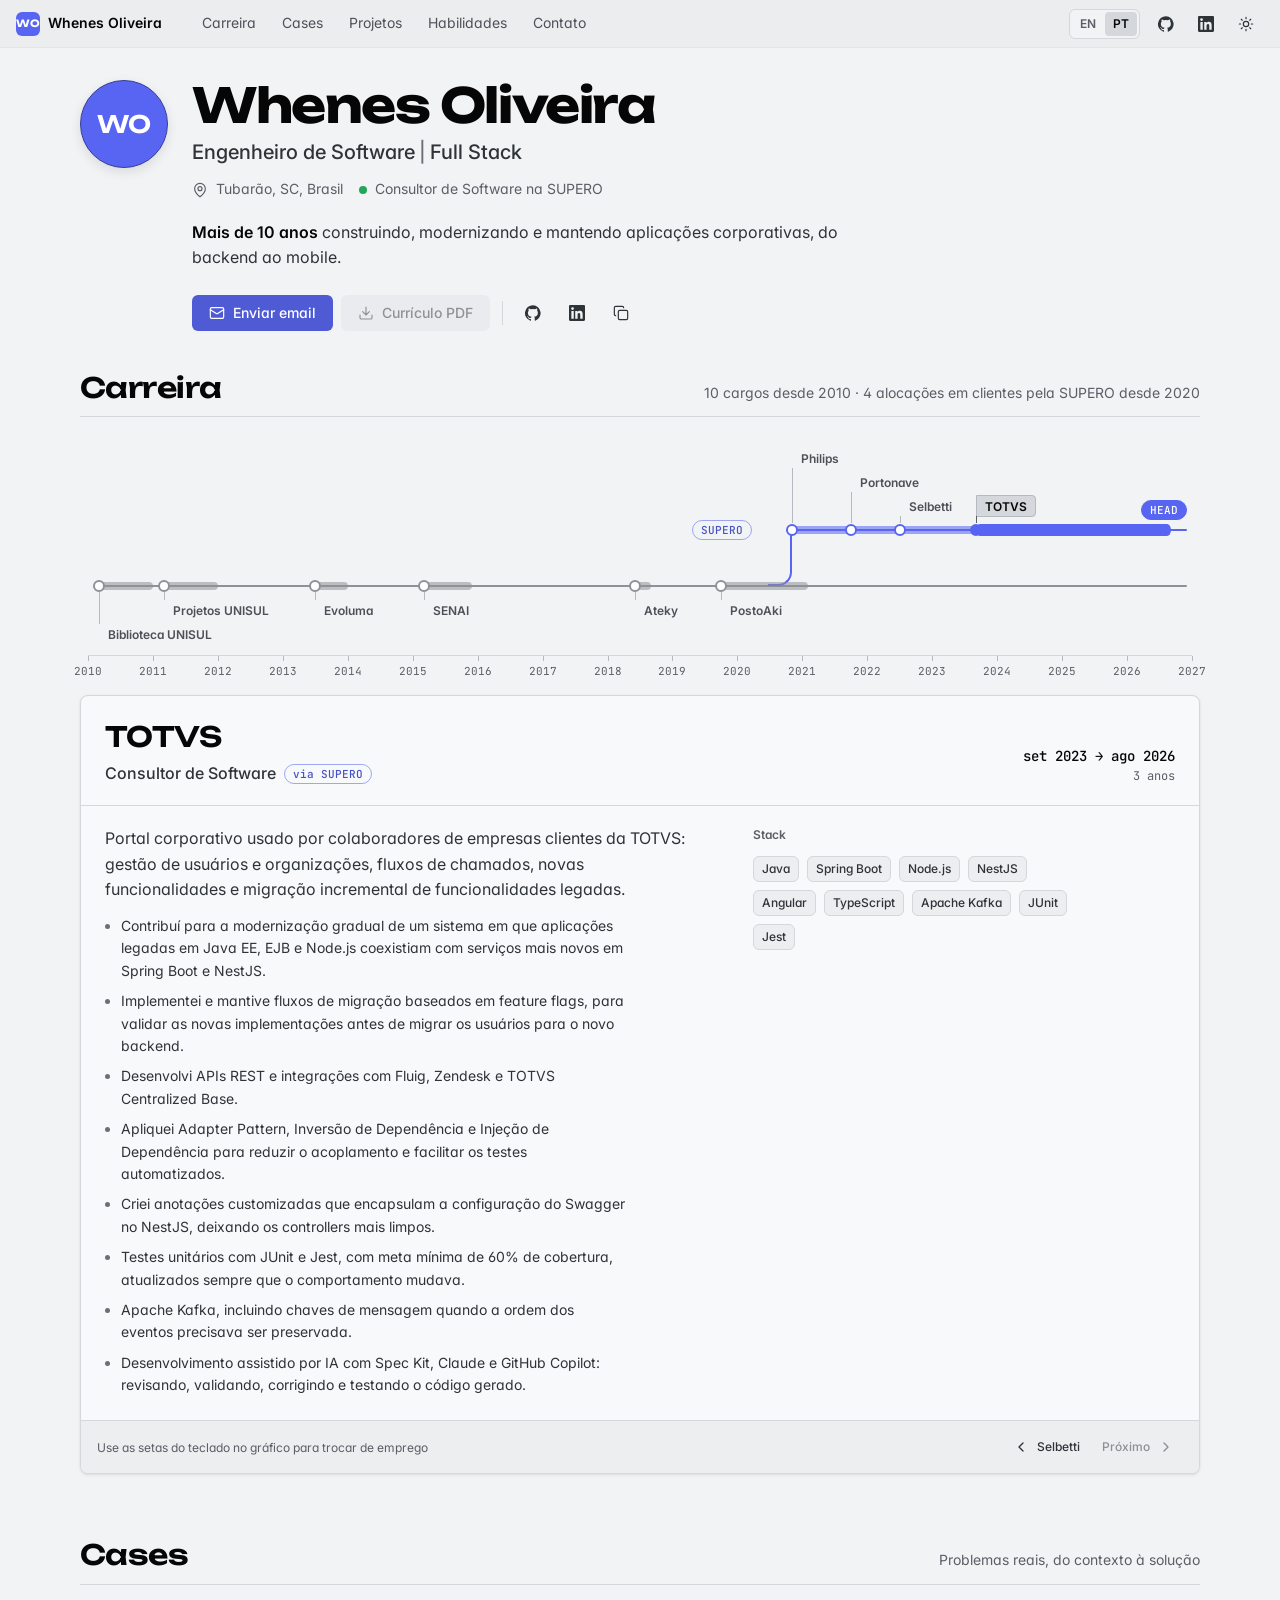
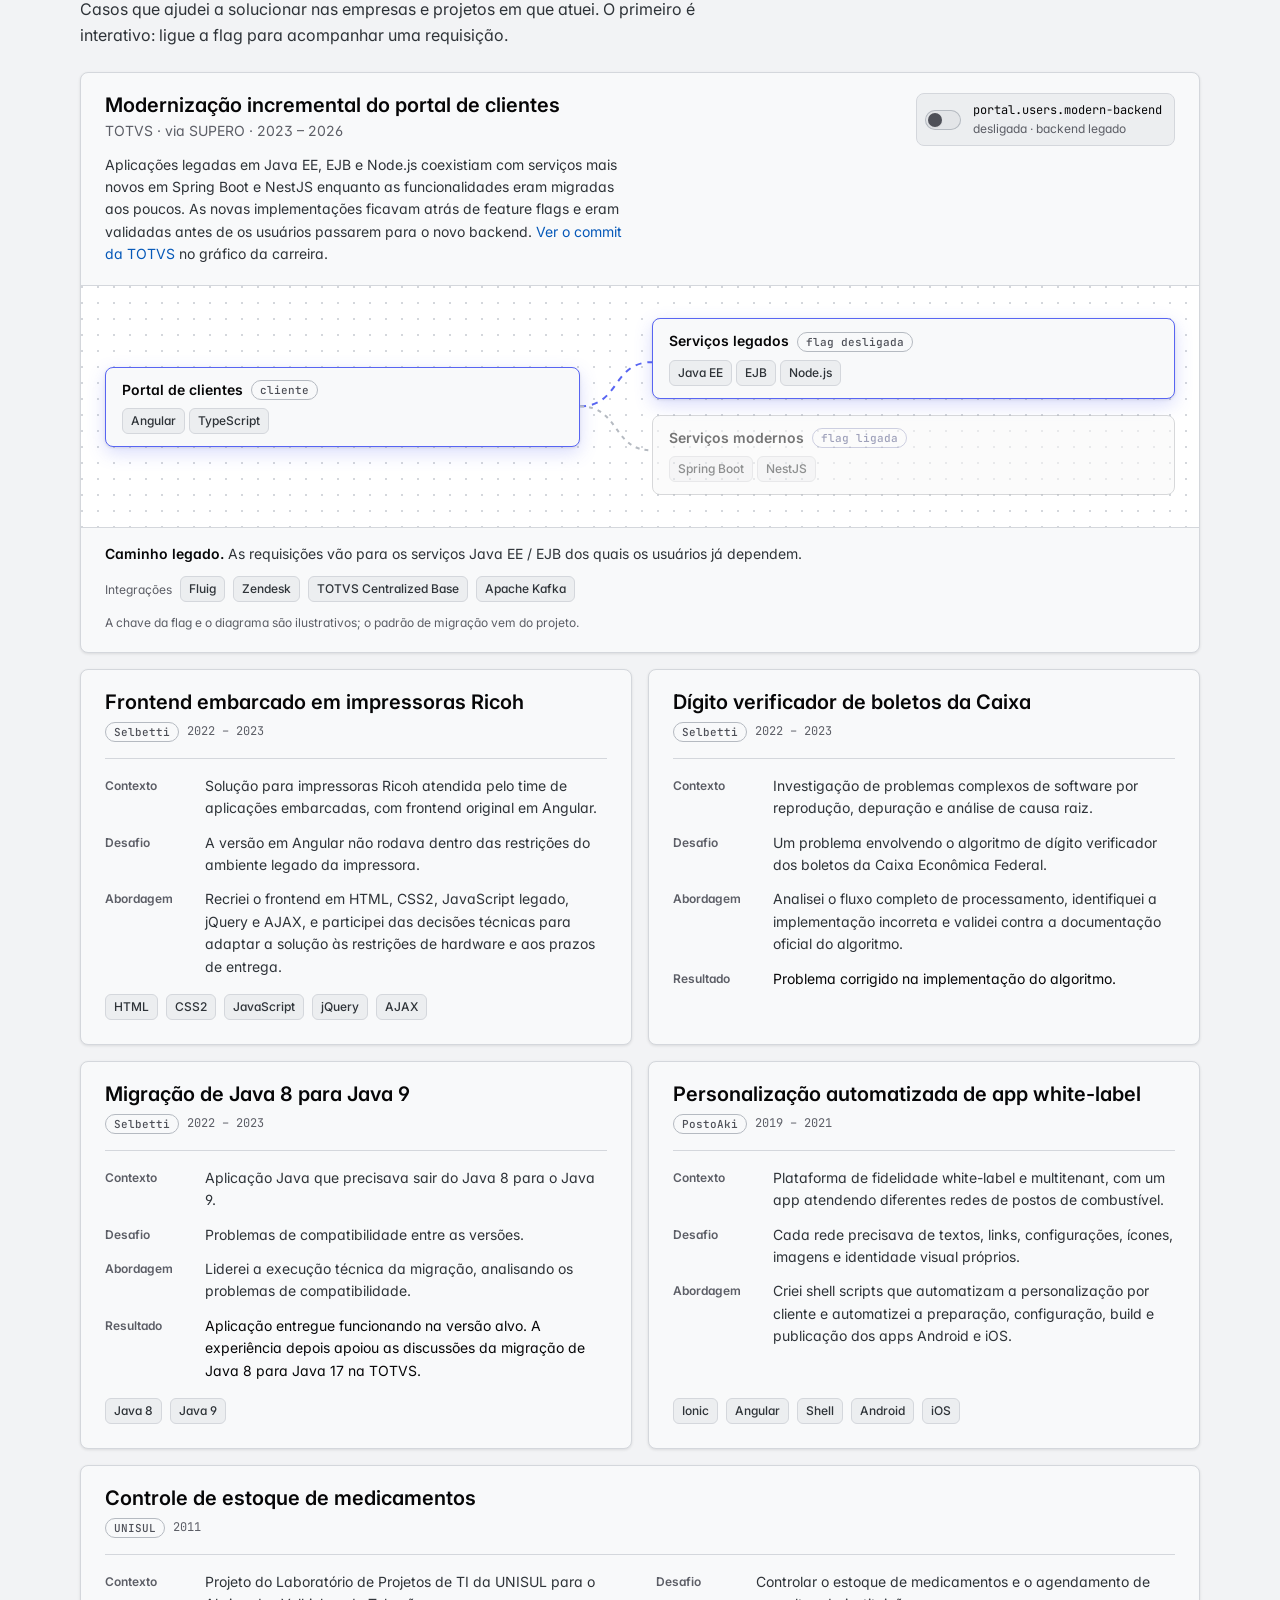
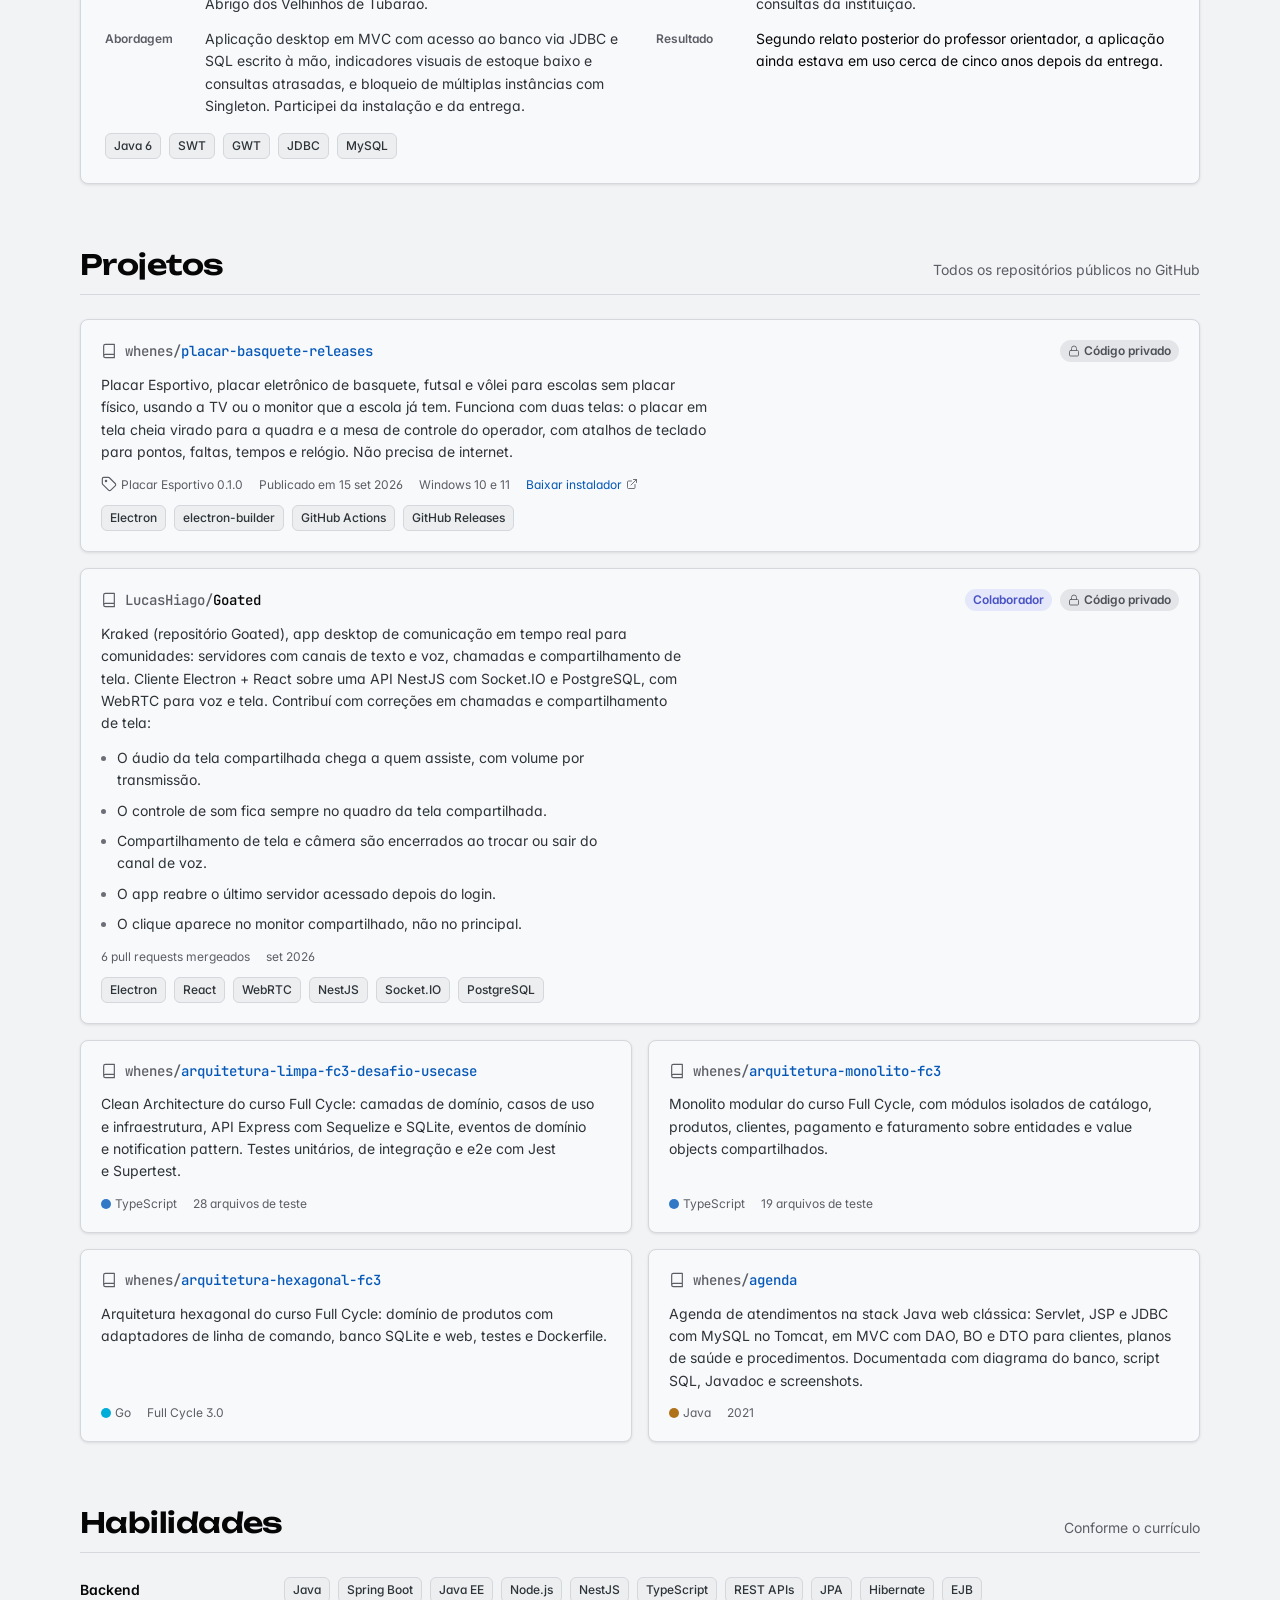
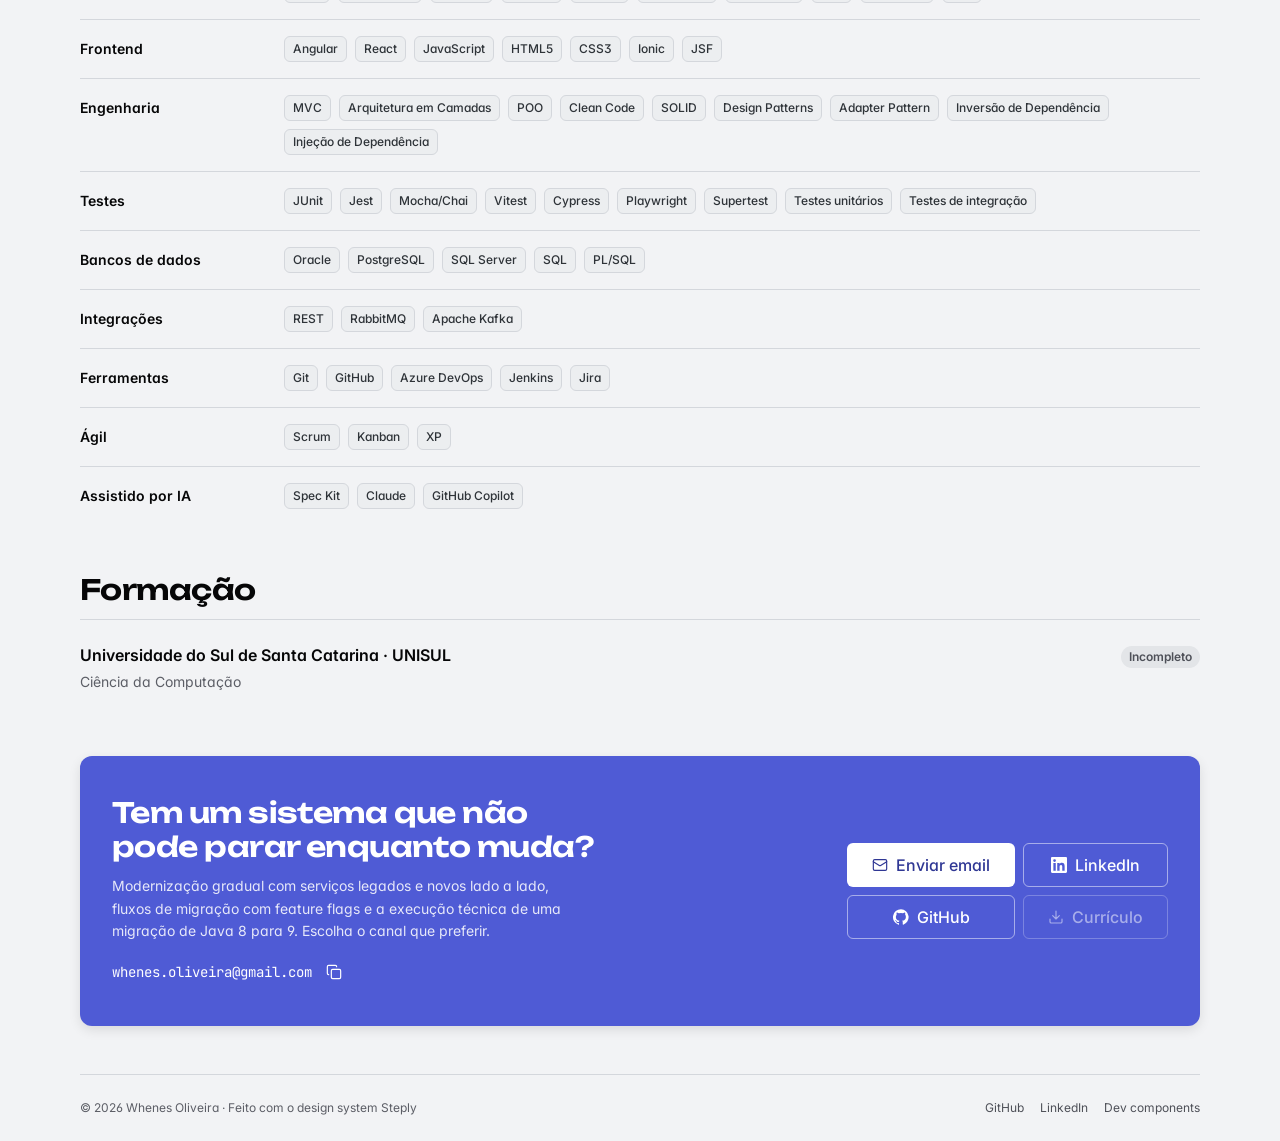
==== commit 3892f8c3: "Build from whenes/github-pages-resume@591a678" ====
--- a/index.html
+++ b/index.html
@@ -61,7 +61,7 @@
     <nav aria-label="Seções">
       <ul class="app-topbar-nav">
         <li><a href="#career">Carreira</a></li>
-        <li><a href="#cases">Estudos de caso</a></li>
+        <li><a href="#cases">Cases</a></li>
         <li><a href="#projects">Projetos</a></li>
         <li><a href="#skills">Habilidades</a></li>
         <li><a href="#contact">Contato</a></li>
@@ -333,7 +333,7 @@
     <!-- ============ Case studies ============ -->
     <section class="page-section" id="cases" aria-labelledby="cases-title">
       <header class="section-heading">
-        <h2 class="section-heading-title" id="cases-title">Estudos de caso</h2>
+        <h2 class="section-heading-title" id="cases-title">Cases</h2>
         <span class="section-heading-note">Problemas reais, do contexto à solução</span>
       </header>
       <p class="page-lede">Casos que ajudei a solucionar nas empresas e projetos em que atuei. O primeiro é interativo: ligue a flag para acompanhar uma requisição.</p>
